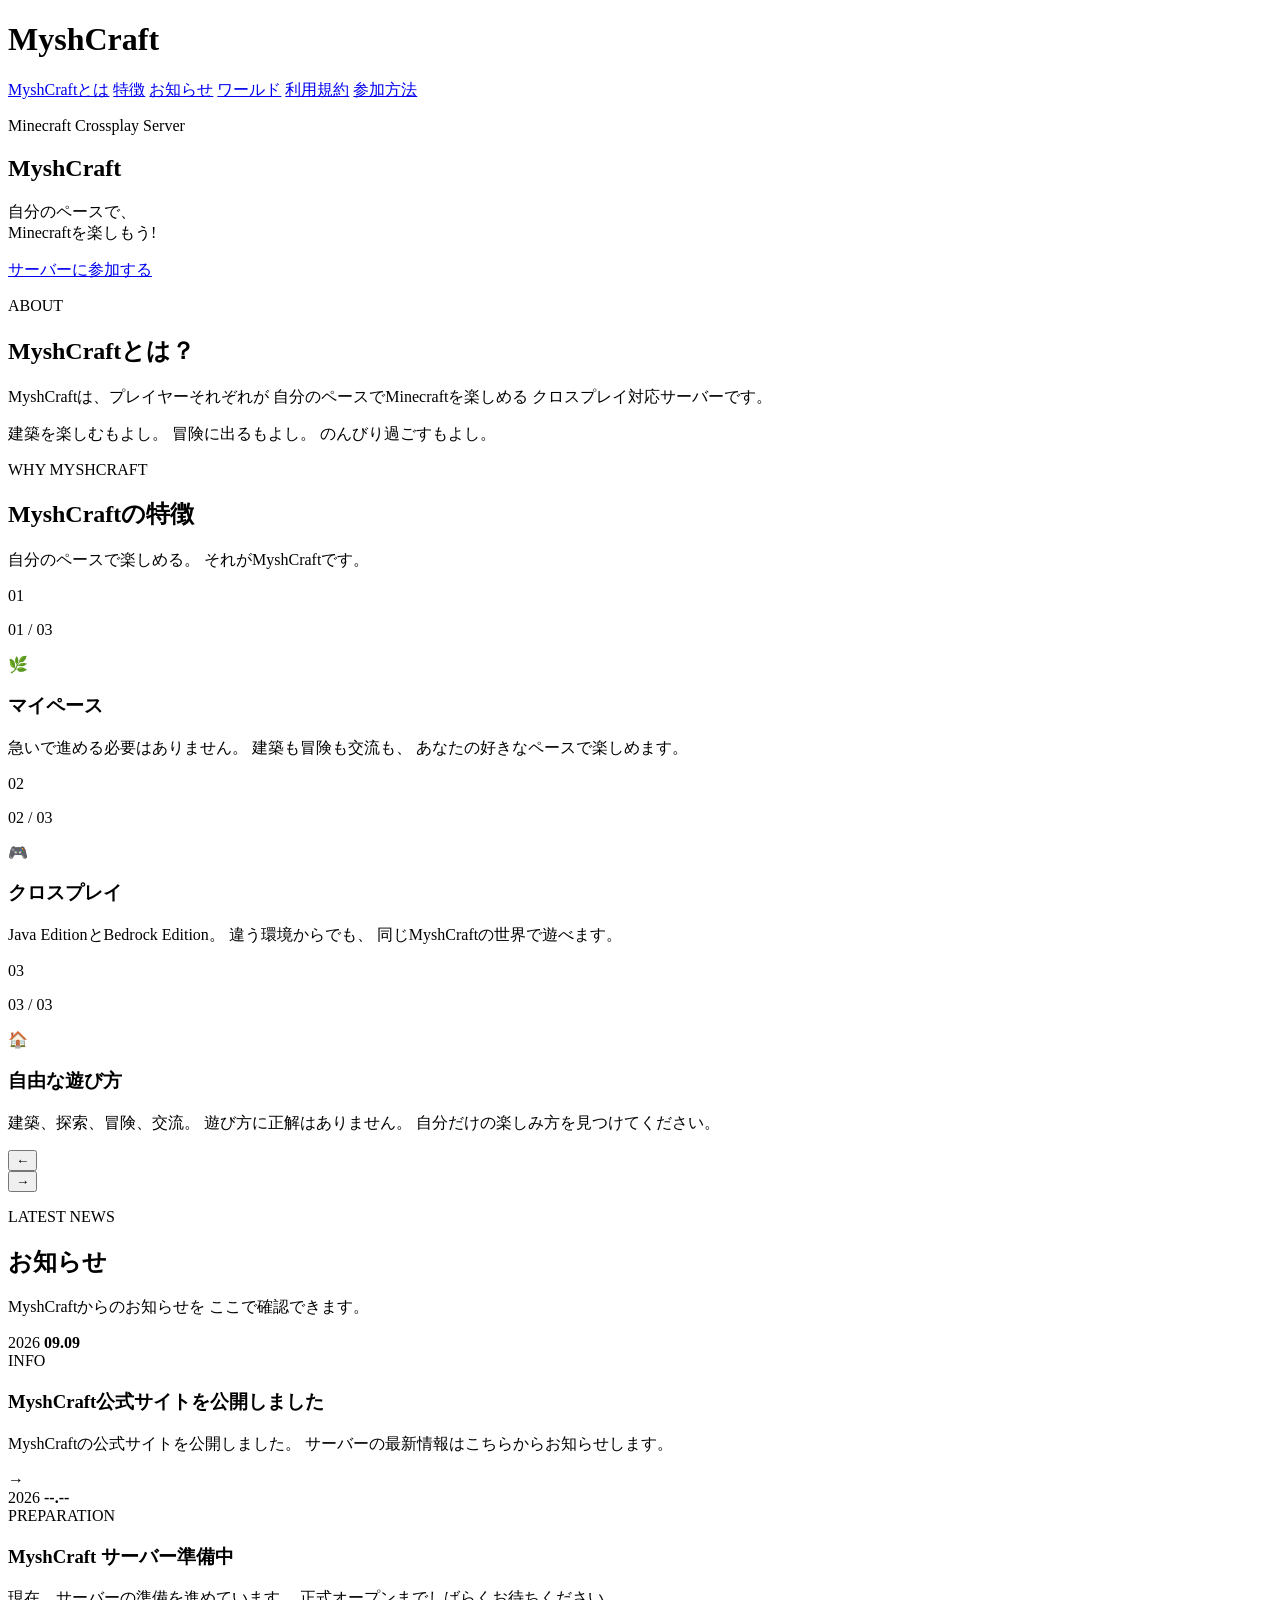
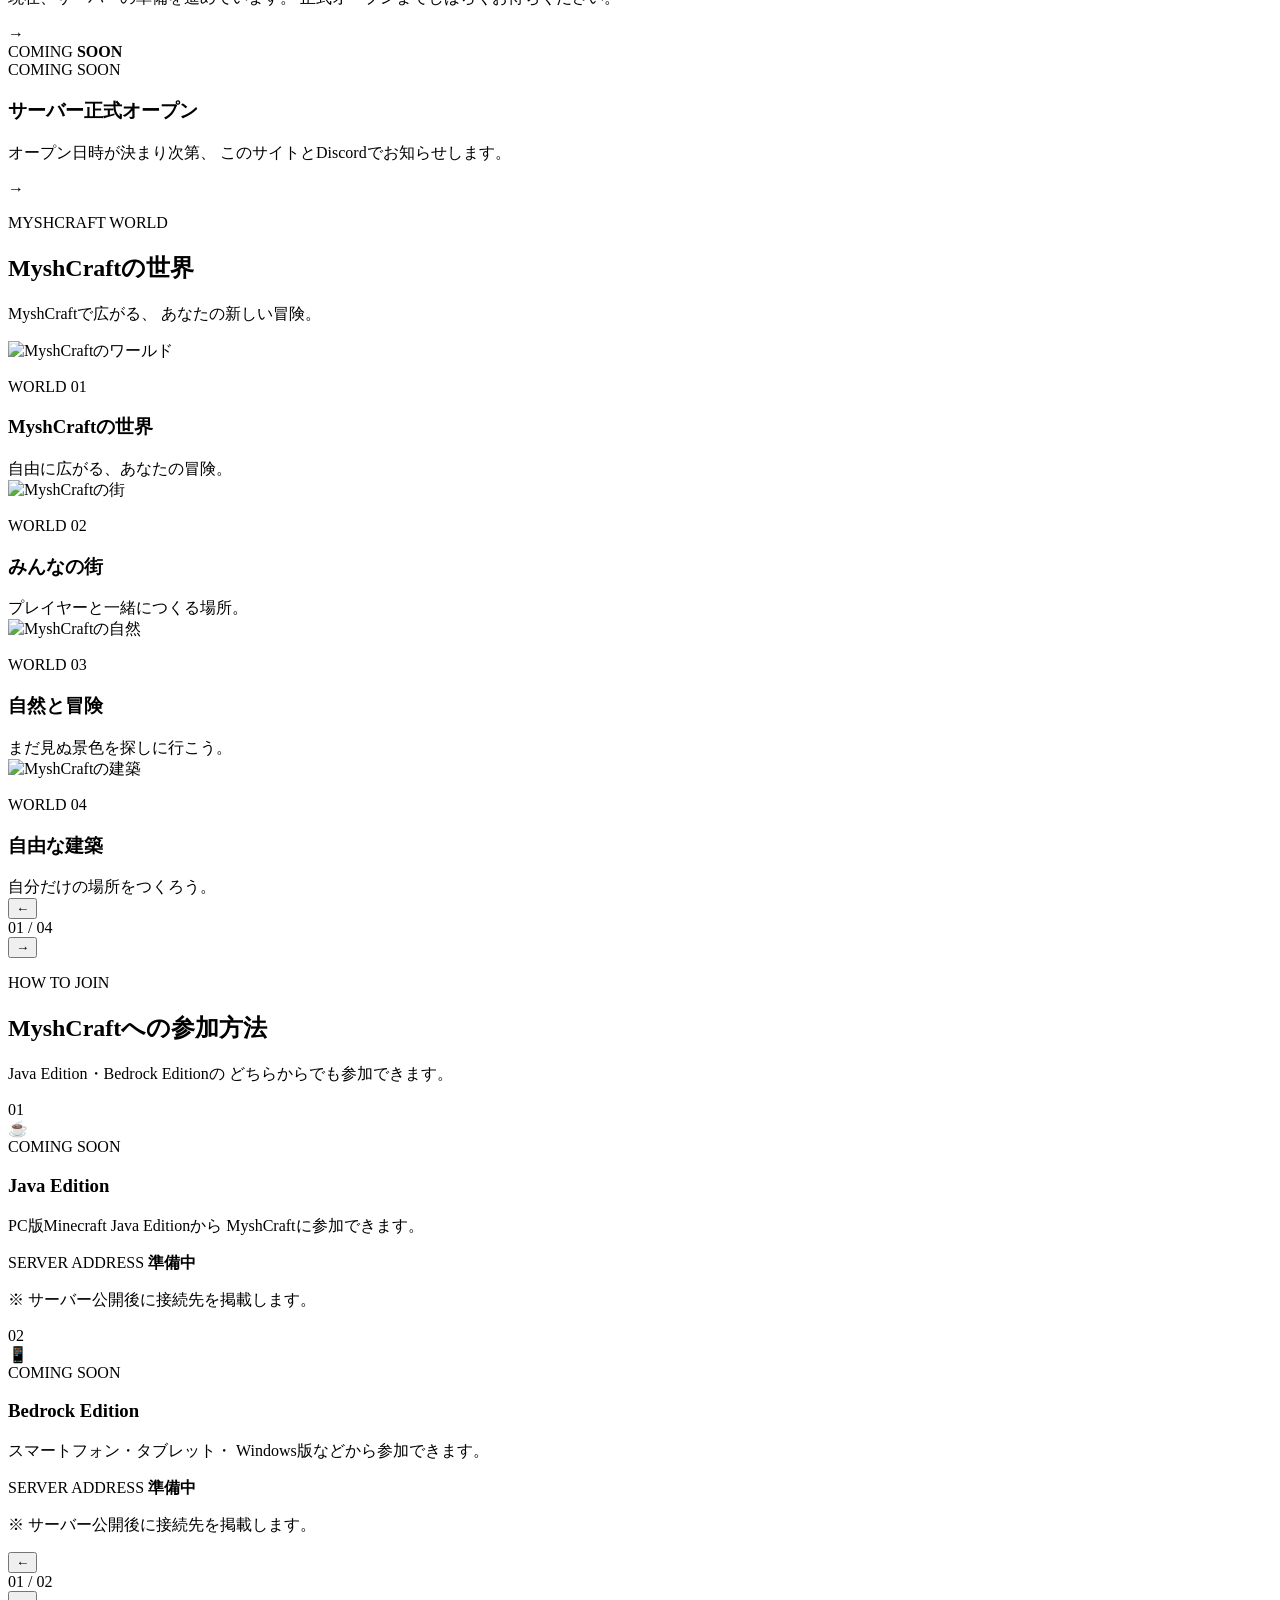
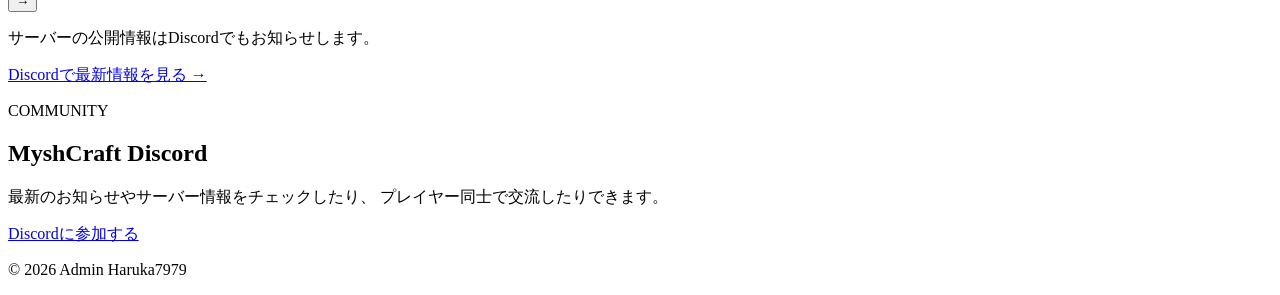
==== index.html @ 6bc872ea "Add files via upload" ====
<!DOCTYPE html>
<html lang="ja">

<head>
    <meta charset="UTF-8">
    <meta name="viewport" content="width=device-width, initial-scale=1.0">

    <title>MyshCraft | Minecraftサーバー</title>

    <link rel="stylesheet" href="style.css">
</head>

<body>

    <!-- ヘッダー -->
    <header class="header">

        <h1 class="logo">MyshCraft</h1>

        <nav class="nav">
            <a href="#about">MyshCraftとは</a>
            <a href="#features">特徴</a>
            <a href="#news">お知らせ</a>
            <a href="#world">ワールド</a>
            <a href="rules.html">利用規約</a>
            <a href="#join">参加方法</a>
        </nav>

    </header>


    <!-- メインビジュアル -->
    <main>

        <section class="hero">

            <div class="hero-content">

                <p class="hero-subtitle">
                    Minecraft Crossplay Server
                </p>

                <h2>
                    MyshCraft
                </h2>

                <p class="hero-description">
                    自分のペースで、<br>
                    Minecraftを楽しもう!<!DOCTYPE html>
                    <html lang="en">
                    <head>
                        <meta charset="UTF-8">
                        <meta name="viewport" content="width=device-width, initial-scale=1.0">
                        <title>Document</title>
                    </head>
                    <body>
                        
                    </body>
                    </html>
                </p>

                <a href="#join" class="hero-button">
                    サーバーに参加する
                </a>

            </div>

        </section>


        <!-- MyshCraftとは -->
        <section id="about" class="section">

            <p class="section-label">
                ABOUT
            </p>

            <h2>
                MyshCraftとは？
            </h2>

            <p class="section-text">
                MyshCraftは、プレイヤーそれぞれが
                自分のペースでMinecraftを楽しめる
                クロスプレイ対応サーバーです。
            </p>

            <p class="section-text">
                建築を楽しむもよし。
                冒険に出るもよし。
                のんびり過ごすもよし。
            </p>

        </section>

        <!-- 特徴 -->
<section id="features" class="section features">

    <div class="features-heading">

        <div>

            <p class="section-label">
                WHY MYSHCRAFT
            </p>

            <h2>
                MyshCraftの特徴
            </h2>

        </div>

        <p class="features-heading-text">
            自分のペースで楽しめる。
            それがMyshCraftです。
        </p>

    </div>


    <div class="feature-slider">

        <div
            class="feature-track"
            id="featureTrack"
        >


            <!-- SLIDE 01 -->

            <article class="feature-slide">

                <div class="feature-bg">
                    <span>01</span>
                </div>

                <div class="feature-content">

                    <p class="feature-number">
                        01 / 03
                    </p>

                    <div class="feature-icon">
                        🌿
                    </div>

                    <h3>
                        マイペース
                    </h3>

                    <p class="feature-description">
                        急いで進める必要はありません。
                        建築も冒険も交流も、
                        あなたの好きなペースで楽しめます。
                    </p>

                </div>

            </article>


            <!-- SLIDE 02 -->

            <article class="feature-slide">

                <div class="feature-bg">
                    <span>02</span>
                </div>

                <div class="feature-content">

                    <p class="feature-number">
                        02 / 03
                    </p>

                    <div class="feature-icon">
                        🎮
                    </div>

                    <h3>
                        クロスプレイ
                    </h3>

                    <p class="feature-description">
                        Java EditionとBedrock Edition。
                        違う環境からでも、
                        同じMyshCraftの世界で遊べます。
                    </p>

                </div>

            </article>


            <!-- SLIDE 03 -->

            <article class="feature-slide">

                <div class="feature-bg">
                    <span>03</span>
                </div>

                <div class="feature-content">

                    <p class="feature-number">
                        03 / 03
                    </p>

                    <div class="feature-icon">
                        🏠
                    </div>

                    <h3>
                        自由な遊び方
                    </h3>

                    <p class="feature-description">
                        建築、探索、冒険、交流。
                        遊び方に正解はありません。
                        自分だけの楽しみ方を見つけてください。
                    </p>

                </div>

            </article>


        </div>

    </div>


    <!-- 操作 -->

    <div class="feature-navigation">

        <button
            class="feature-arrow"
            id="featurePrev"
            aria-label="前の特徴"
        >
            ←
        </button>


        <div class="feature-progress">

            <span
                class="feature-progress-active"
                id="featureProgress"
            ></span>

        </div>


        <button
            class="feature-arrow"
            id="featureNext"
            aria-label="次の特徴"
        >
            →
        </button>

    </div>

</section>

        </section>

        <!-- お知らせ -->
<section id="news" class="section news">

    <div class="news-heading">

        <div>

            <p class="section-label">
                LATEST NEWS
            </p>

            <h2>
                お知らせ
            </h2>

        </div>

        <p class="news-heading-text">
            MyshCraftからのお知らせを
            ここで確認できます。
        </p>

    </div>


    <div class="news-list">


        <!-- お知らせ 01 -->

        <article class="news-card">

            <div class="news-date">

                <span>
                    2026
                </span>

                <strong>
                    09.09
                </strong>

            </div>


            <div class="news-info">

                <span class="news-tag">
                    INFO
                </span>

                <h3>
                    MyshCraft公式サイトを公開しました
                </h3>

                <p>
                    MyshCraftの公式サイトを公開しました。
                    サーバーの最新情報はこちらからお知らせします。
                </p>

            </div>


            <div class="news-arrow">
                →
            </div>

        </article>


        <!-- お知らせ 02 -->

        <article class="news-card">

            <div class="news-date">

                <span>
                    2026
                </span>

                <strong>
                    --.--
                </strong>

            </div>


            <div class="news-info">

                <span class="news-tag preparation">
                    PREPARATION
                </span>

                <h3>
                    MyshCraft サーバー準備中
                </h3>

                <p>
                    現在、サーバーの準備を進めています。
                    正式オープンまでしばらくお待ちください。
                </p>

            </div>


            <div class="news-arrow">
                →
            </div>

        </article>


        <!-- お知らせ 03 -->

        <article class="news-card">

            <div class="news-date">

                <span>
                    COMING
                </span>

                <strong>
                    SOON
                </strong>

            </div>


            <div class="news-info">

                <span class="news-tag coming">
                    COMING SOON
                </span>

                <h3>
                    サーバー正式オープン
                </h3>

                <p>
                    オープン日時が決まり次第、
                    このサイトとDiscordでお知らせします。
                </p>

            </div>


            <div class="news-arrow">
                →
            </div>

        </article>


    </div>

</section>


<!-- ワールド -->
<section id="world" class="section world">

    <div class="world-heading">

        <div>

            <p class="section-label">
                MYSHCRAFT WORLD
            </p>

            <h2>
                MyshCraftの世界
            </h2>

        </div>

        <p class="world-heading-text">
            MyshCraftで広がる、
            あなたの新しい冒険。
        </p>

    </div>


    <div class="world-slider">

        <div
            class="world-track"
            id="worldTrack"
        >


            <!-- WORLD 01 -->

            <article class="world-slide">

                <img
                    src="images/world1.png"
                    alt="MyshCraftのワールド"
                >

                <div class="world-overlay">

                    <div class="world-slide-info">

                        <p>
                            WORLD 01
                        </p>

                        <h3>
                            MyshCraftの世界
                        </h3>

                        <span>
                            自由に広がる、あなたの冒険。
                        </span>

                    </div>

                </div>

            </article>


            <!-- WORLD 02 -->

            <article class="world-slide">

                <img
                    src="images/world2.png"
                    alt="MyshCraftの街"
                >

                <div class="world-overlay">

                    <div class="world-slide-info">

                        <p>
                            WORLD 02
                        </p>

                        <h3>
                            みんなの街
                        </h3>

                        <span>
                            プレイヤーと一緒につくる場所。
                        </span>

                    </div>

                </div>

            </article>


            <!-- WORLD 03 -->

            <article class="world-slide">

                <img
                    src="images/world3.png"
                    alt="MyshCraftの自然"
                >

                <div class="world-overlay">

                    <div class="world-slide-info">

                        <p>
                            WORLD 03
                        </p>

                        <h3>
                            自然と冒険
                        </h3>

                        <span>
                            まだ見ぬ景色を探しに行こう。
                        </span>

                    </div>

                </div>

            </article>


            <!-- WORLD 04 -->

            <article class="world-slide">

                <img
                    src="images/world4.png"
                    alt="MyshCraftの建築"
                >

                <div class="world-overlay">

                    <div class="world-slide-info">

                        <p>
                            WORLD 04
                        </p>

                        <h3>
                            自由な建築
                        </h3>

                        <span>
                            自分だけの場所をつくろう。
                        </span>

                    </div>

                </div>

            </article>


        </div>

    </div>


    <!-- ナビゲーション -->

    <div class="world-navigation">

        <button
            class="world-arrow"
            id="worldPrev"
            aria-label="前の画像"
        >
            ←
        </button>


        <div class="world-counter">

            <span id="worldCurrent">
                01
            </span>

            <span class="world-counter-line">
                /
            </span>

            <span>
                04
            </span>

        </div>


        <button
            class="world-arrow"
            id="worldNext"
            aria-label="次の画像"
        >
            →
        </button>

    </div>

</section>

</section>

        <!-- 参加方法 -->
<section id="join" class="section join">

    <div class="join-heading">

        <div>

            <p class="section-label">
                HOW TO JOIN
            </p>

            <h2>
                MyshCraftへの参加方法
            </h2>

        </div>

        <p class="join-heading-text">
            Java Edition・Bedrock Editionの
            どちらからでも参加できます。
        </p>

    </div>


    <div class="join-slider">

        <div
            class="join-track"
            id="joinTrack"
        >


            <!-- Java Edition -->

            <article class="join-slide">

                <div class="join-slide-number">
                    01
                </div>


                <div class="join-edition-icon">
                    ☕
                </div>


                <div class="join-content">

                    <span class="join-status">
                        COMING SOON
                    </span>

                    <h3>
                        Java Edition
                    </h3>

                    <p class="join-description">
                        PC版Minecraft Java Editionから
                        MyshCraftに参加できます。
                    </p>


                    <div class="join-server-box">

                        <span>
                            SERVER ADDRESS
                        </span>

                        <strong>
                            準備中
                        </strong>

                    </div>


                    <p class="join-note">
                        ※ サーバー公開後に接続先を掲載します。
                    </p>

                </div>

            </article>


            <!-- Bedrock Edition -->

            <article class="join-slide">

                <div class="join-slide-number">
                    02
                </div>


                <div class="join-edition-icon">
                    📱
                </div>


                <div class="join-content">

                    <span class="join-status">
                        COMING SOON
                    </span>

                    <h3>
                        Bedrock Edition
                    </h3>

                    <p class="join-description">
                        スマートフォン・タブレット・
                        Windows版などから参加できます。
                    </p>


                    <div class="join-server-box">

                        <span>
                            SERVER ADDRESS
                        </span>

                        <strong>
                            準備中
                        </strong>

                    </div>


                    <p class="join-note">
                        ※ サーバー公開後に接続先を掲載します。
                    </p>

                </div>

            </article>


        </div>

    </div>


    <!-- ナビゲーション -->

    <div class="join-navigation">

        <button
            class="join-arrow"
            id="joinPrev"
            aria-label="前の参加方法"
        >
            ←
        </button>


        <div class="join-counter">

            <span id="joinCurrent">
                01
            </span>

            <span>
                /
            </span>

            <span>
                02
            </span>

        </div>


        <button
            class="join-arrow"
            id="joinNext"
            aria-label="次の参加方法"
        >
            →
        </button>

    </div>


    <!-- Discord -->

    <div class="join-discord">

        <p>
            サーバーの公開情報はDiscordでもお知らせします。
        </p>

        <a
            href="https://discord.gg/7vTQMmWgSN"
            target="_blank"
            rel="noopener noreferrer"
        >
            Discordで最新情報を見る →
        </a>

    </div>

</section>


<!-- Discord -->
<section class="discord-section">

    <div class="discord-content">

        <p class="section-label">
            COMMUNITY
        </p>

        <h2>
            MyshCraft Discord
        </h2>

        <p>
            最新のお知らせやサーバー情報をチェックしたり、
            プレイヤー同士で交流したりできます。
        </p>

        <a
            href="https://discord.gg/7vTQMmWgSN"
            class="discord-button"
            target="_blank"
            rel="noopener noreferrer"
        >
            Discordに参加する
        </a>

    </div>

</section>

</div>

        </section>

    </main>


    <!-- フッター -->
    <footer class="footer">

        <p>
            © 2026 Admin Haruka7979
        </p>

    </footer>

</body>

<script>

    const featureTrack =
        document.getElementById(
            "featureTrack"
        );

    const featureSlides =
        document.querySelectorAll(
            ".feature-slide"
        );

    const featurePrev =
        document.getElementById(
            "featurePrev"
        );

    const featureNext =
        document.getElementById(
            "featureNext"
        );

    const featureProgress =
        document.getElementById(
            "featureProgress"
        );


    let featureCurrent = 0;


    function changeFeature(index) {

        featureCurrent = index;

        featureTrack.style.transform =
            `translateX(-${featureCurrent * 100}%)`;


        featureProgress.style.transform =
            `translateX(${featureCurrent * 100}%)`;

    }


    featureNext.addEventListener(
        "click",
        () => {

            featureCurrent++;

            if (
                featureCurrent >=
                featureSlides.length
            ) {
                featureCurrent = 0;
            }

            changeFeature(
                featureCurrent
            );

        }
    );


    featurePrev.addEventListener(
        "click",
        () => {

            featureCurrent--;

            if (featureCurrent < 0) {

                featureCurrent =
                    featureSlides.length - 1;

            }

            changeFeature(
                featureCurrent
            );

        }
    );


    /* =====================
       スワイプ対応
    ===================== */

    let touchStartX = 0;

    let touchEndX = 0;


    featureTrack.addEventListener(
        "touchstart",
        (event) => {

            touchStartX =
                event.changedTouches[0].screenX;

        }
    );


    featureTrack.addEventListener(
        "touchend",
        (event) => {

            touchEndX =
                event.changedTouches[0].screenX;


            const distance =
                touchStartX - touchEndX;


            if (
                Math.abs(distance) < 50
            ) {
                return;
            }


            if (distance > 0) {

                featureNext.click();

            } else {

                featurePrev.click();

            }

        }
    );


</script>

<script>

    /* =====================
       WORLD SLIDER
    ===================== */

    const worldTrack =
        document.getElementById(
            "worldTrack"
        );

    const worldSlides =
        document.querySelectorAll(
            ".world-slide"
        );

    const worldPrev =
        document.getElementById(
            "worldPrev"
        );

    const worldNext =
        document.getElementById(
            "worldNext"
        );

    const worldCurrent =
        document.getElementById(
            "worldCurrent"
        );


    let worldIndex = 0;


    function showWorld(index) {

        worldIndex = index;


        worldTrack.style.transform =
            `translateX(-${worldIndex * 100}%)`;


        worldSlides.forEach(
            (slide, i) => {

                slide.classList.toggle(
                    "active",
                    i === worldIndex
                );

            }
        );


        worldCurrent.textContent =
            String(worldIndex + 1)
                .padStart(2, "0");

    }


    worldNext.addEventListener(
        "click",
        () => {

            worldIndex++;

            if (
                worldIndex >=
                worldSlides.length
            ) {
                worldIndex = 0;
            }

            showWorld(worldIndex);

        }
    );


    worldPrev.addEventListener(
        "click",
        () => {

            worldIndex--;

            if (worldIndex < 0) {

                worldIndex =
                    worldSlides.length - 1;

            }

            showWorld(worldIndex);

        }
    );


    /* =====================
       スワイプ
    ===================== */

    let worldTouchStart = 0;

    let worldTouchEnd = 0;


    worldTrack.addEventListener(
        "touchstart",
        (event) => {

            worldTouchStart =
                event.changedTouches[0]
                    .screenX;

        }
    );


    worldTrack.addEventListener(
        "touchend",
        (event) => {

            worldTouchEnd =
                event.changedTouches[0]
                    .screenX;


            const distance =
                worldTouchStart -
                worldTouchEnd;


            if (
                Math.abs(distance) < 50
            ) {
                return;
            }


            if (distance > 0) {

                worldNext.click();

            } else {

                worldPrev.click();

            }

        }
    );


    showWorld(0);

</script>

<script>

    /* =====================
       JOIN SLIDER
    ===================== */

    const joinTrack =
        document.getElementById(
            "joinTrack"
        );

    const joinSlides =
        document.querySelectorAll(
            ".join-slide"
        );

    const joinPrev =
        document.getElementById(
            "joinPrev"
        );

    const joinNext =
        document.getElementById(
            "joinNext"
        );

    const joinCurrent =
        document.getElementById(
            "joinCurrent"
        );


    let joinIndex = 0;


    function showJoin(index) {

        joinIndex = index;


        joinTrack.style.transform =
            `translateX(-${joinIndex * 100}%)`;


        joinCurrent.textContent =
            String(joinIndex + 1)
                .padStart(2, "0");

    }


    /* 次へ */

    joinNext.addEventListener(
        "click",
        () => {

            joinIndex++;

            if (
                joinIndex >=
                joinSlides.length
            ) {
                joinIndex = 0;
            }

            showJoin(joinIndex);

        }
    );


    /* 前へ */

    joinPrev.addEventListener(
        "click",
        () => {

            joinIndex--;

            if (joinIndex < 0) {

                joinIndex =
                    joinSlides.length - 1;

            }

            showJoin(joinIndex);

        }
    );


    /* =====================
       スマホ スワイプ
    ===================== */

    let joinTouchStart = 0;

    let joinTouchEnd = 0;


    joinTrack.addEventListener(
        "touchstart",
        (event) => {

            joinTouchStart =
                event.changedTouches[0]
                    .screenX;

        }
    );


    joinTrack.addEventListener(
        "touchend",
        (event) => {

            joinTouchEnd =
                event.changedTouches[0]
                    .screenX;


            const distance =
                joinTouchStart -
                joinTouchEnd;


            if (
                Math.abs(distance) < 50
            ) {
                return;
            }


            if (distance > 0) {

                joinNext.click();

            } else {

                joinPrev.click();

            }

        }
    );


    showJoin(0);

</script>

</html>
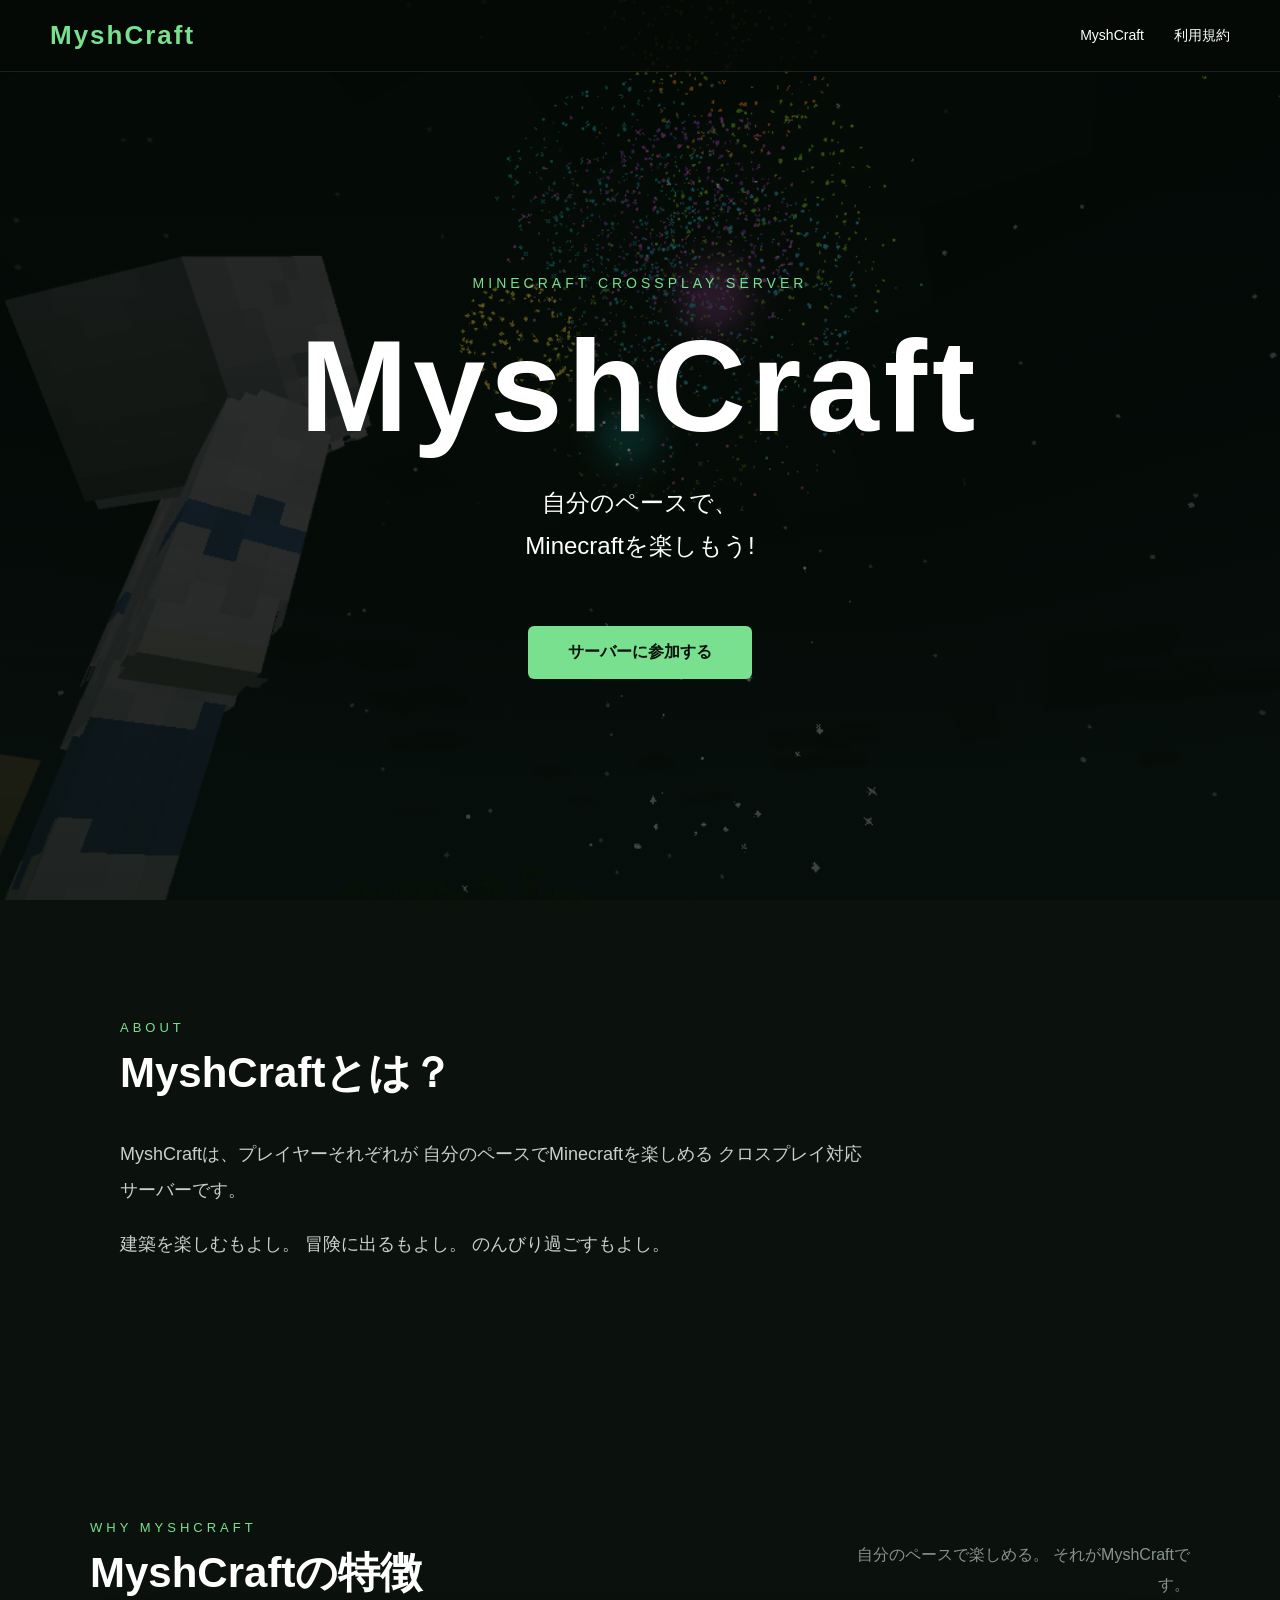
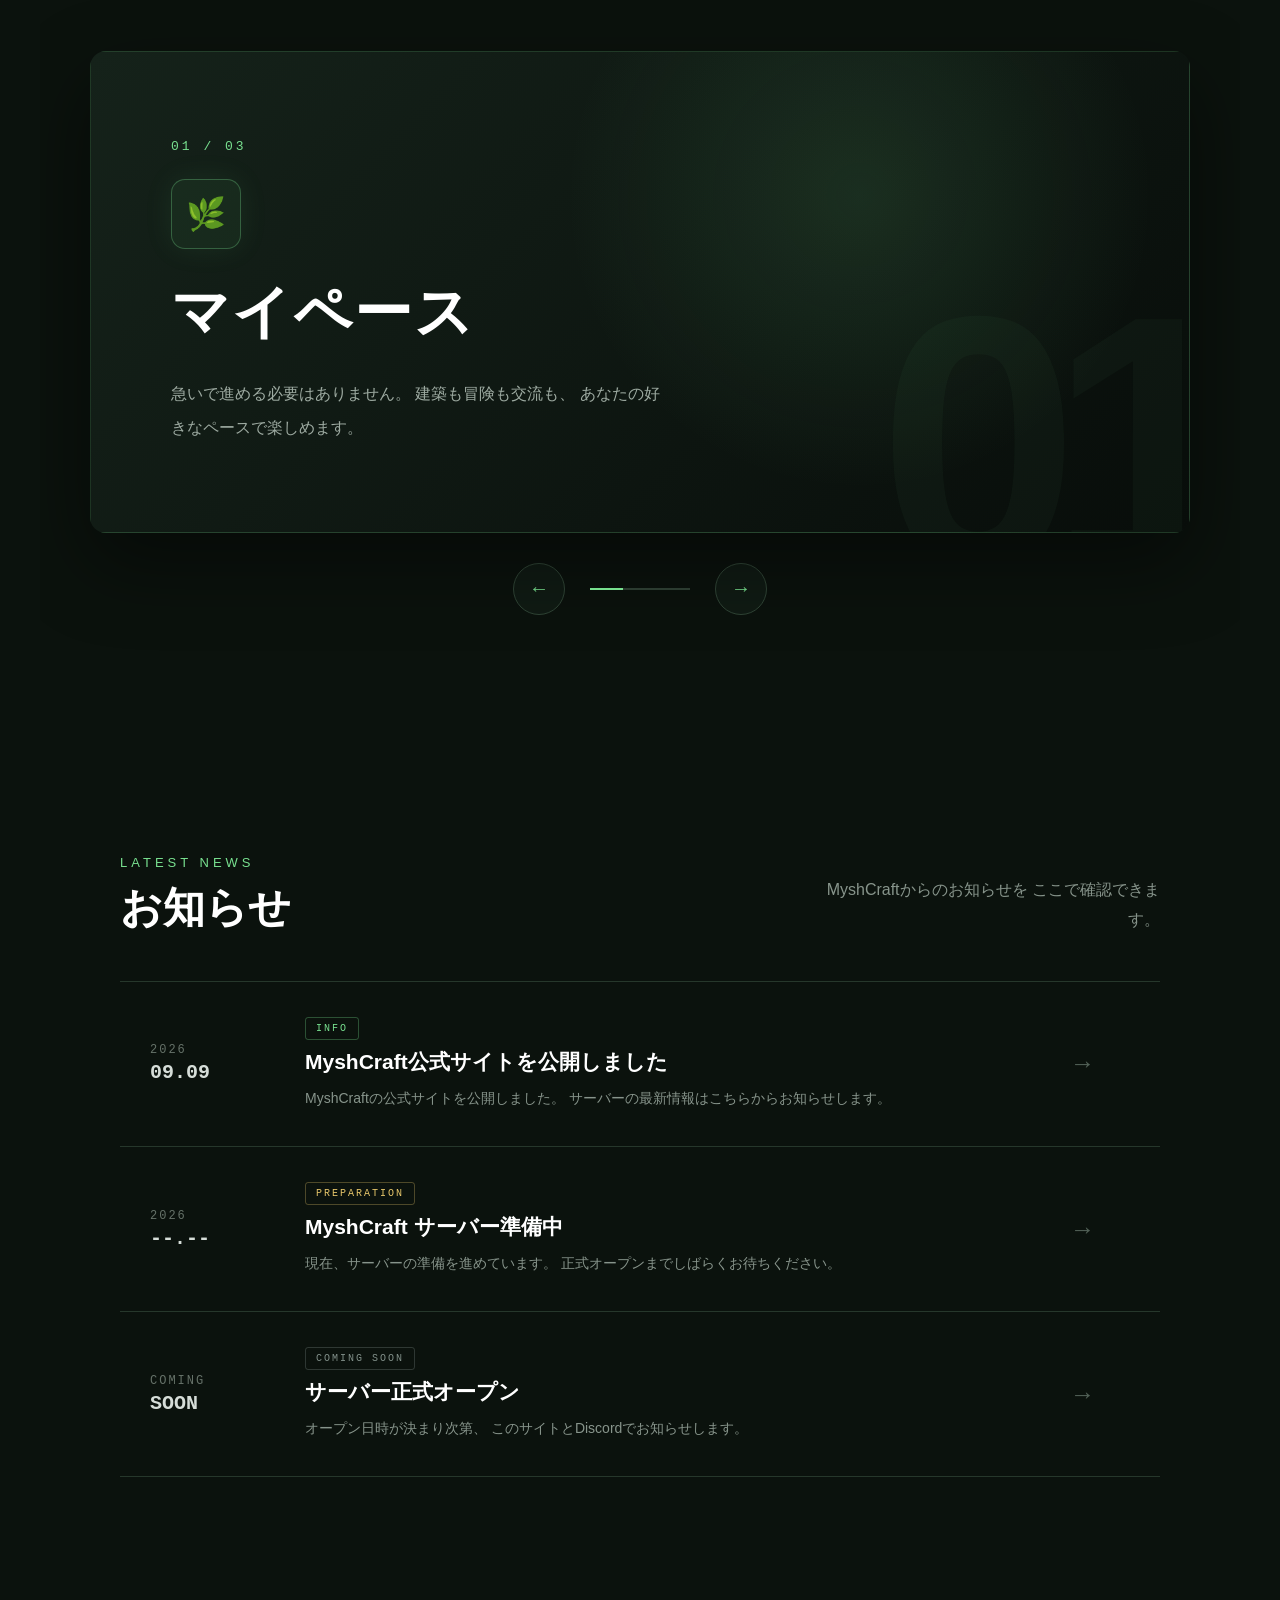
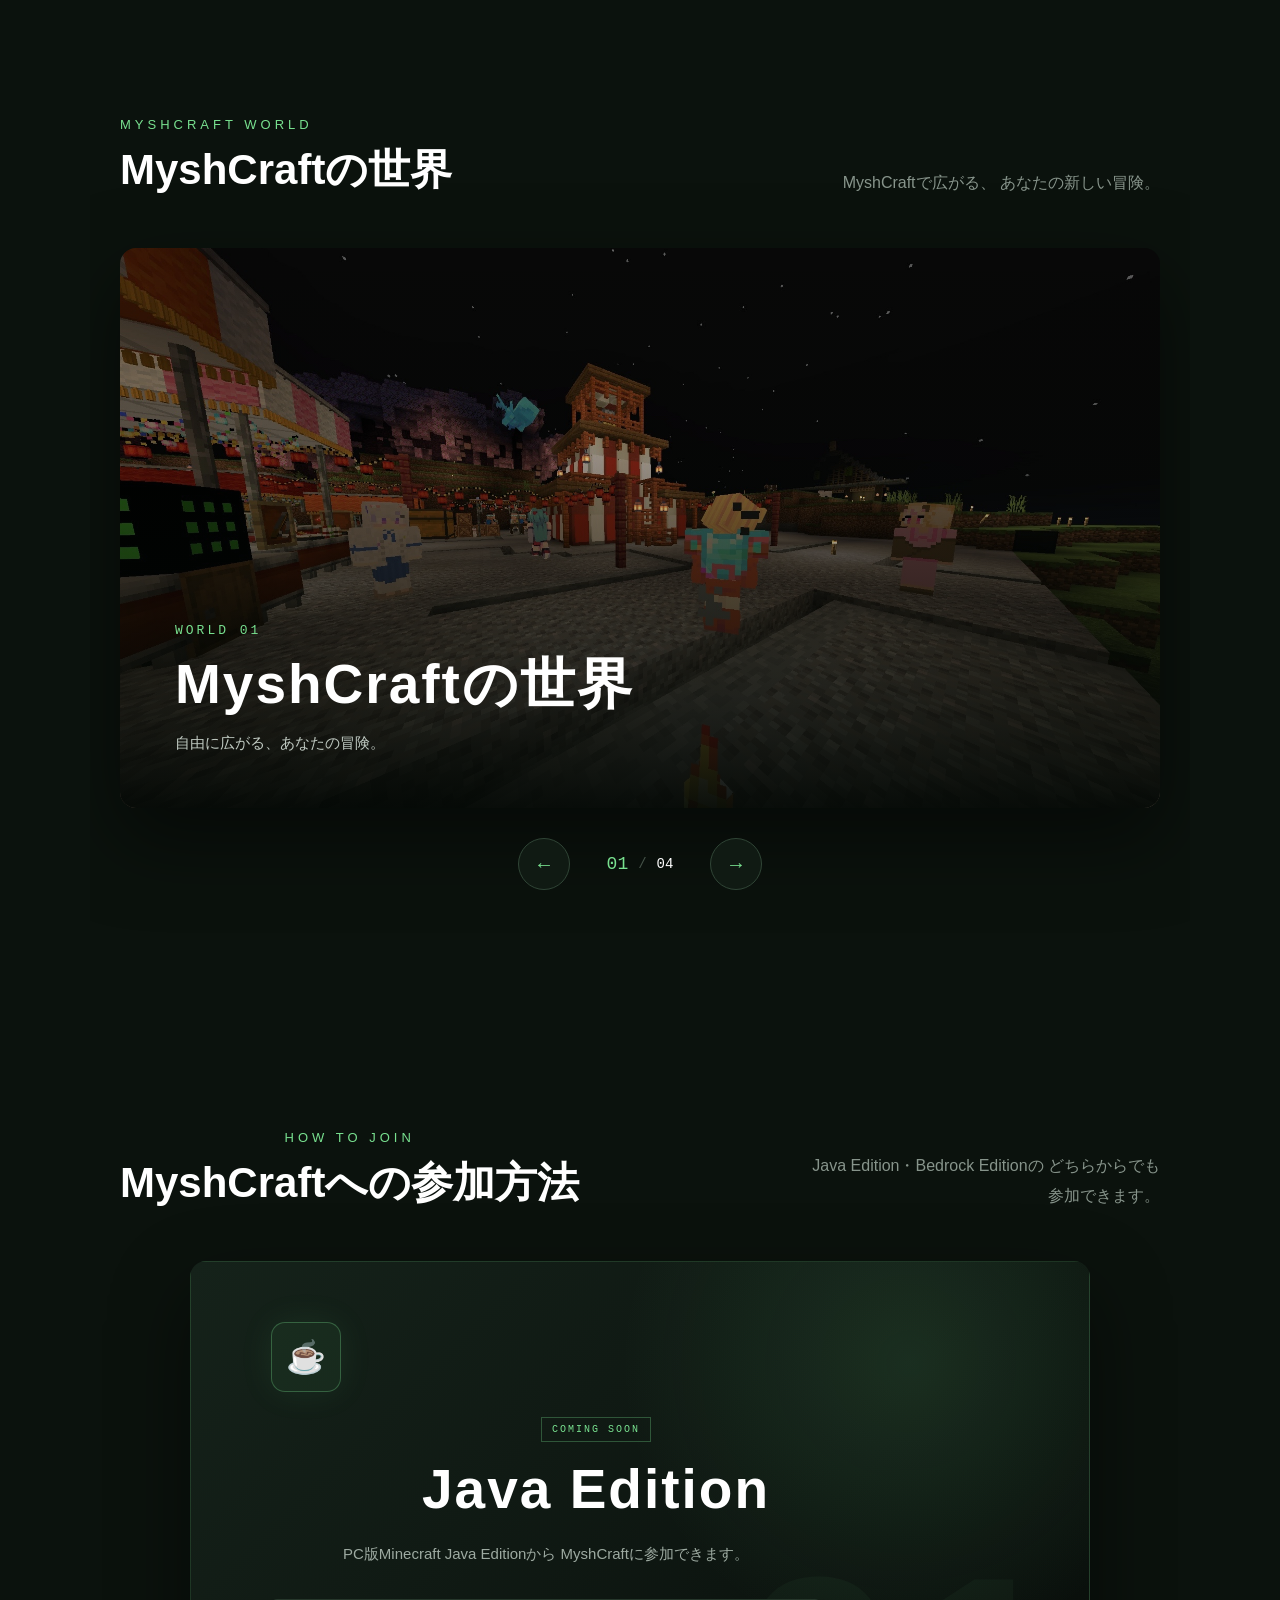
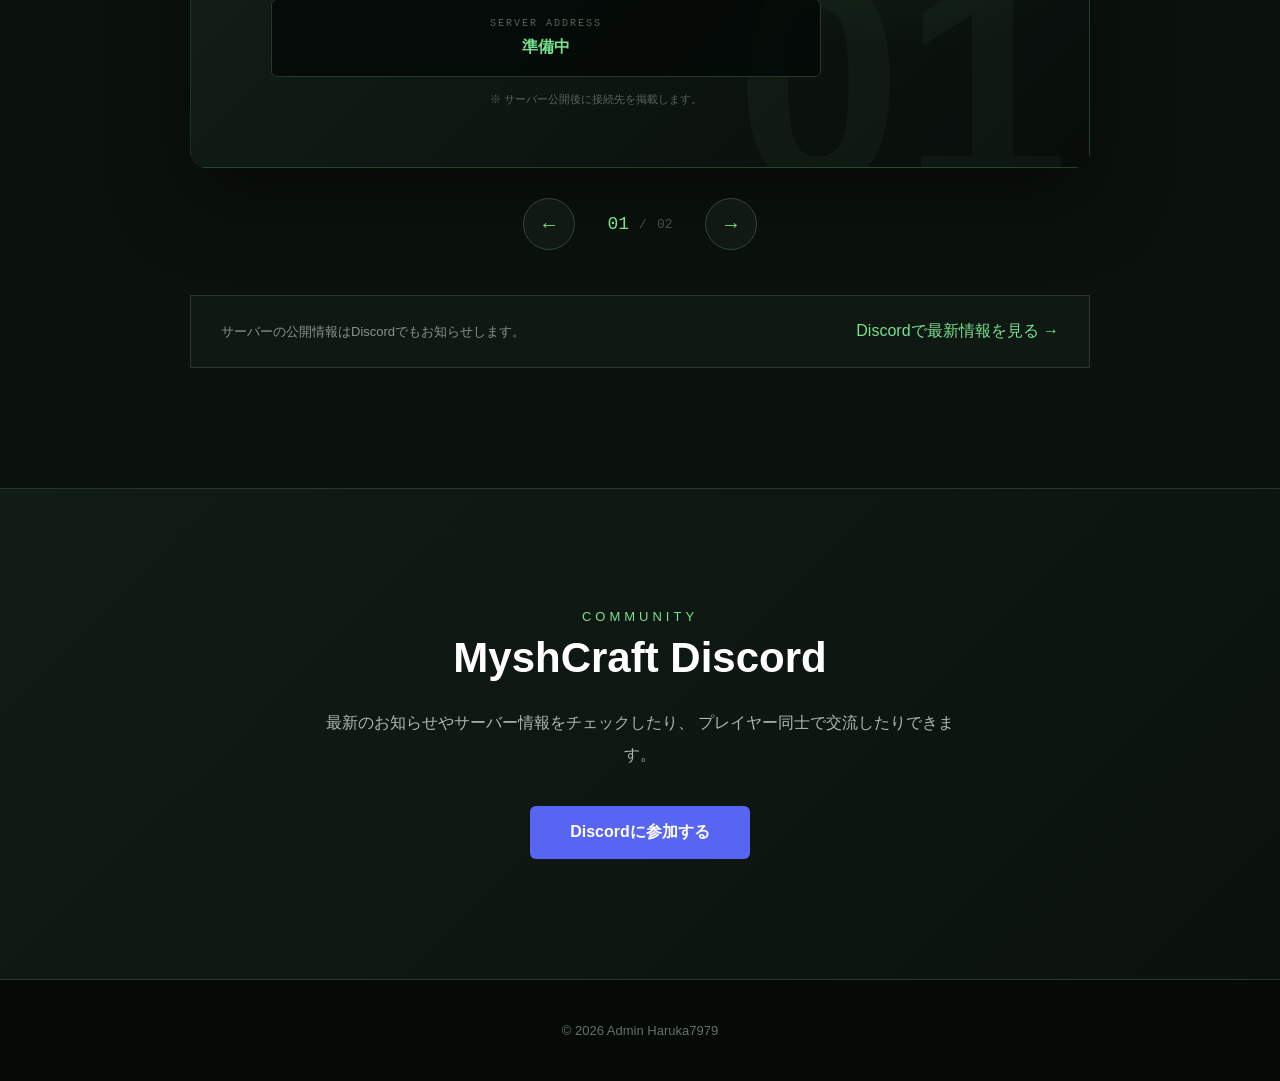
==== commit 52703a41: "Add files via upload" ====
--- a/index.html
+++ b/index.html
@@ -18,12 +18,8 @@
         <h1 class="logo">MyshCraft</h1>
 
         <nav class="nav">
-            <a href="#about">MyshCraftとは</a>
-            <a href="#features">特徴</a>
-            <a href="#news">お知らせ</a>
-            <a href="#world">ワールド</a>
+            <a href="#myshcraft">MyshCraft</a>
             <a href="rules.html">利用規約</a>
-            <a href="#join">参加方法</a>
         </nav>
 
     </header>
@@ -32,7 +28,7 @@
     <!-- メインビジュアル -->
     <main>
 
-        <section class="hero">
+        <section id="myshcraft" class="hero">
 
             <div class="hero-content">
 
@@ -46,7 +42,7 @@
 
                 <p class="hero-description">
                     自分のペースで、<br>
-                    Minecraftを楽しもう!<!DOCTYPE html>
+                    Minecraftを楽しもう!
                     <html lang="en">
                     <head>
                         <meta charset="UTF-8">
--- a/style.css
+++ b/style.css
@@ -0,0 +1,2418 @@
+/* =========================
+   基本設定
+========================= */
+
+* {
+    box-sizing: border-box;
+}
+
+html {
+    scroll-behavior: smooth;
+}
+
+body {
+    margin: 0;
+
+    font-family:
+        "Noto Sans JP",
+        sans-serif;
+
+    color: #ffffff;
+
+    background: #0b120d;
+}
+
+
+/* =========================
+   ヘッダー
+========================= */
+
+.header {
+    position: fixed;
+
+    top: 0;
+    left: 0;
+
+    width: 100%;
+
+    display: flex;
+
+    justify-content: space-between;
+    align-items: center;
+
+    padding: 20px 50px;
+
+    background: rgba(5, 10, 7, 0.85);
+
+    z-index: 1000;
+
+    border-bottom: 1px solid rgba(255,255,255,0.1);
+}
+
+.logo {
+    margin: 0;
+
+    color: #78e08f;
+
+    font-size: 26px;
+
+    letter-spacing: 2px;
+}
+
+.nav {
+    display: flex;
+
+    gap: 30px;
+}
+
+.nav a {
+    color: #ffffff;
+
+    text-decoration: none;
+
+    font-size: 14px;
+
+    transition: 0.3s;
+}
+
+.nav a:hover {
+    color: #78e08f;
+}
+
+
+/* =========================
+   メインビジュアル
+========================= */
+
+.hero {
+    min-height: 100vh;
+
+    display: flex;
+
+    justify-content: center;
+    align-items: center;
+
+    text-align: center;
+
+    padding: 120px 20px 80px;
+
+    background:
+        linear-gradient(
+            rgba(5, 15, 8, 0.55),
+            rgba(5, 15, 8, 0.75)
+        ),
+        url("images/myshcraft.jpg.png");
+
+    background-size: cover;
+    background-position: center;
+    background-repeat: no-repeat;
+}
+
+.hero-content {
+    max-width: 900px;
+}
+
+.hero-subtitle {
+    margin-bottom: 20px;
+
+    color: #78e08f;
+
+    font-size: 14px;
+
+    letter-spacing: 4px;
+
+    text-transform: uppercase;
+}
+
+.hero h2 {
+    margin: 0;
+
+    font-size: clamp(60px, 12vw, 130px);
+
+    letter-spacing: 5px;
+
+    color: #ffffff;
+
+    animation:
+        title-fade 1.5s ease-out;
+}
+
+
+@keyframes title-fade {
+
+    from {
+        opacity: 0;
+
+        transform:
+            translateY(20px);
+    }
+
+    to {
+        opacity: 1;
+
+        transform:
+            translateY(0);
+    }
+
+}
+
+.hero-description {
+    margin-top: 20px;
+
+    font-size: 24px;
+
+    line-height: 1.8;
+
+    animation:
+        description-fade 2s ease-out;
+}
+
+
+@keyframes description-fade {
+
+    from {
+        opacity: 0;
+
+        transform:
+            translateY(15px);
+    }
+
+    to {
+        opacity: 1;
+
+        transform:
+            translateY(0);
+    }
+
+}
+
+.hero-button {
+    display: inline-block;
+
+    margin-top: 35px;
+
+    padding: 16px 40px;
+
+    color: #071009;
+
+    background: #78e08f;
+
+    border-radius: 6px;
+
+    text-decoration: none;
+
+    font-weight: bold;
+
+    transition: 0.3s;
+
+    box-shadow:
+        0 0 0 rgba(120, 224, 143, 0.7);
+
+    animation:
+        button-glow 2.5s infinite;
+}
+
+.hero-button:hover {
+    background: #a2f5b5;
+
+    transform: translateY(-4px);
+
+    box-shadow:
+        0 0 30px rgba(120, 224, 143, 0.8);
+}
+
+
+/* ボタンの光 */
+
+@keyframes button-glow {
+
+    0% {
+        box-shadow:
+            0 0 0 rgba(120, 224, 143, 0.7);
+    }
+
+    50% {
+        box-shadow:
+            0 0 25px rgba(120, 224, 143, 0.5);
+    }
+
+    100% {
+        box-shadow:
+            0 0 0 rgba(120, 224, 143, 0.7);
+    }
+
+}
+
+.hero-button:hover {
+    background: #a2f5b5;
+
+    transform: translateY(-3px);
+}
+
+
+/* =========================
+   セクション
+========================= */
+
+.section {
+    max-width: 1100px;
+
+    margin: auto;
+
+    padding: 120px 30px;
+}
+
+.section-label {
+    margin: 0 0 10px;
+
+    color: #78e08f;
+
+    font-size: 13px;
+
+    letter-spacing: 4px;
+}
+
+.section h2 {
+    margin-top: 0;
+
+    font-size: 42px;
+}
+
+.section-text {
+    max-width: 750px;
+
+    font-size: 18px;
+
+    line-height: 2;
+
+    color: #c8d0ca;
+}
+
+
+/* =========================
+   特徴カード
+========================= */
+
+.features {
+    max-width: 1200px;
+}
+
+.feature-container {
+    display: grid;
+
+    grid-template-columns:
+        repeat(3, 1fr);
+
+    gap: 25px;
+
+    margin-top: 50px;
+}
+
+.feature-card {
+    padding: 40px 30px;
+
+    background: #121d16;
+
+    border: 1px solid #26372b;
+
+    border-radius: 10px;
+
+    transition: 0.3s;
+}
+
+.feature-card:hover {
+    transform: translateY(-5px);
+
+    border-color: #78e08f;
+}
+
+.feature-icon {
+    font-size: 45px;
+
+    margin-bottom: 20px;
+}
+
+.feature-card h3 {
+    font-size: 24px;
+}
+
+.feature-card p {
+    color: #aeb8b1;
+
+    line-height: 1.8;
+}
+
+
+/* =========================
+   参加方法
+========================= */
+
+.join {
+    text-align: center;
+}
+
+.join .section-text {
+    margin-left: auto;
+    margin-right: auto;
+}
+
+.server-info {
+    max-width: 600px;
+
+    margin: 40px auto 0;
+
+    padding: 30px;
+
+    background: #121d16;
+
+    border: 1px solid #26372b;
+
+    border-radius: 10px;
+}
+
+.server-info p {
+    margin: 0 0 10px;
+
+    color: #78e08f;
+
+    font-size: 13px;
+
+    letter-spacing: 3px;
+}
+
+.server-info strong {
+    font-size: 22px;
+}
+
+
+/* =========================
+   フッター
+========================= */
+
+.footer {
+    padding: 30px;
+
+    text-align: center;
+
+    background: #060a07;
+
+    color: #657068;
+
+    font-size: 13px;
+}
+
+
+/* =========================
+   スマートフォン
+========================= */
+
+@media (max-width: 700px) {
+
+    .header {
+        padding: 18px 20px;
+    }
+
+    .nav {
+        display: none;
+    }
+
+    .hero-description {
+        font-size: 20px;
+    }
+
+    .section h2 {
+        font-size: 32px;
+    }
+
+    .feature-container {
+        grid-template-columns: 1fr;
+    }
+
+}
+
+/* =========================
+   サーバー情報
+========================= */
+
+.server-container {
+    display: grid;
+
+    grid-template-columns:
+        repeat(2, 1fr);
+
+    gap: 25px;
+
+    max-width: 900px;
+
+    margin: 50px auto 0;
+}
+
+.server-card {
+    padding: 40px 30px;
+
+    background: #121d16;
+
+    border: 1px solid #26372b;
+
+    border-radius: 10px;
+
+    transition: 0.3s;
+}
+
+.server-card:hover {
+    transform: translateY(-5px);
+
+    border-color: #78e08f;
+}
+
+.server-icon {
+    font-size: 45px;
+
+    margin-bottom: 15px;
+}
+
+.server-card h3 {
+    margin: 10px 0;
+
+    font-size: 24px;
+}
+
+.server-card p {
+    color: #aeb8b1;
+}
+
+.ip-box {
+    margin-top: 25px;
+
+    padding: 15px;
+
+    background: #080d0a;
+
+    border: 1px solid #304536;
+
+    border-radius: 5px;
+
+    color: #78e08f;
+
+    font-family: monospace;
+
+    font-size: 17px;
+}
+
+.port {
+    margin-top: 15px;
+}
+
+
+/* スマートフォン */
+
+@media (max-width: 700px) {
+
+    .server-container {
+        grid-template-columns: 1fr;
+    }
+
+}
+
+/* =========================
+   お知らせ
+========================= */
+
+.news-list {
+    max-width: 900px;
+
+    margin: 50px auto 0;
+}
+
+.news-item {
+    display: flex;
+
+    align-items: center;
+
+    gap: 30px;
+
+    padding: 25px 10px;
+
+    border-bottom: 1px solid #26372b;
+}
+
+.news-item time {
+    flex-shrink: 0;
+
+    color: #78e08f;
+
+    font-family: monospace;
+
+    font-size: 15px;
+}
+
+.news-item p {
+    margin: 0;
+
+    color: #d4ddd6;
+
+    font-size: 16px;
+}
+
+
+/* スマートフォン */
+
+@media (max-width: 700px) {
+
+    .news-item {
+        display: block;
+    }
+
+    .news-item p {
+        margin-top: 10px;
+    }
+
+}
+
+/* =========================
+   ワールド・ギャラリー
+========================= */
+
+.gallery {
+    display: grid;
+
+    grid-template-columns:
+        repeat(2, 1fr);
+
+    gap: 20px;
+
+    margin-top: 50px;
+}
+
+.gallery-item {
+    overflow: hidden;
+
+    border-radius: 10px;
+
+    border: 1px solid #26372b;
+
+    background: #121d16;
+
+    aspect-ratio: 16 / 9;
+}
+
+.gallery-item img {
+    width: 100%;
+    height: 100%;
+
+    display: block;
+
+    object-fit: cover;
+
+    transition: 0.5s;
+}
+
+.gallery-item:hover img {
+    transform: scale(1.05);
+}
+
+
+/* スマートフォン */
+
+@media (max-width: 700px) {
+
+    .gallery {
+        grid-template-columns: 1fr;
+    }
+
+}
+
+/* =========================
+   利用規約ページ
+========================= */
+
+.terms {
+    max-width: 900px;
+
+    margin: auto;
+
+    padding: 160px 30px 100px;
+}
+
+.terms-header {
+    padding-bottom: 60px;
+
+    border-bottom: 1px solid #26372b;
+}
+
+.terms-header h1 {
+    margin: 10px 0 25px;
+
+    font-size: 48px;
+}
+
+.terms-header p {
+    color: #aeb8b1;
+
+    line-height: 2;
+}
+
+
+/* 規約本文 */
+
+.terms-item {
+    padding: 55px 0;
+
+    border-bottom: 1px solid #26372b;
+}
+
+.terms-item h2 {
+    margin-top: 0;
+
+    margin-bottom: 25px;
+
+    color: #78e08f;
+
+    font-size: 26px;
+}
+
+.terms-item p {
+    color: #c8d0ca;
+
+    line-height: 2;
+
+    font-size: 16px;
+}
+
+
+/* 規約リスト */
+
+.terms-list {
+    padding-left: 25px;
+
+    color: #c8d0ca;
+
+    line-height: 2;
+}
+
+.terms-list li {
+    margin-bottom: 12px;
+
+    padding-left: 5px;
+}
+
+
+/* 規約の最後 */
+
+.terms-footer {
+    padding-top: 50px;
+
+    color: #657068;
+
+    font-size: 14px;
+
+    text-align: right;
+}
+
+
+/* スマートフォン */
+
+@media (max-width: 700px) {
+
+    .terms {
+        padding: 120px 20px 70px;
+    }
+
+    .terms-header h1 {
+        font-size: 34px;
+    }
+
+    .terms-item h2 {
+        font-size: 22px;
+    }
+
+}
+
+/* =========================
+   Discord
+========================= */
+
+.discord-section {
+    padding: 120px 30px;
+
+    background:
+        linear-gradient(
+            135deg,
+            #111c15,
+            #0b120d
+        );
+
+    border-top: 1px solid #26372b;
+    border-bottom: 1px solid #26372b;
+}
+
+.discord-content {
+    max-width: 800px;
+
+    margin: auto;
+
+    text-align: center;
+}
+
+.discord-content h2 {
+    margin: 10px 0 25px;
+
+    font-size: 42px;
+}
+
+.discord-content p:not(.section-label) {
+    max-width: 650px;
+
+    margin: 0 auto;
+
+    color: #aeb8b1;
+
+    line-height: 2;
+}
+
+.discord-button {
+    display: inline-block;
+
+    margin-top: 35px;
+
+    padding: 16px 40px;
+
+    background: #5865F2;
+
+    color: #ffffff;
+
+    text-decoration: none;
+
+    border-radius: 6px;
+
+    font-weight: bold;
+
+    transition: 0.3s;
+}
+
+.discord-button:hover {
+    background: #7280ff;
+
+    transform: translateY(-4px);
+
+    box-shadow:
+        0 10px 30px
+        rgba(88, 101, 242, 0.35);
+}
+
+
+/* スマートフォン */
+
+@media (max-width: 700px) {
+
+    .discord-content h2 {
+        font-size: 32px;
+    }
+
+}
+
+/* =========================
+   スマートフォン強化
+========================= */
+
+@media (max-width: 700px) {
+
+    /* ヘッダー */
+
+    .header {
+        padding: 15px 20px;
+    }
+
+    .logo {
+        font-size: 22px;
+    }
+
+
+    /* ナビゲーション */
+
+    .nav {
+        display: none;
+    }
+
+
+    /* メインビジュアル */
+
+    .hero {
+        min-height: 100svh;
+
+        padding:
+            100px 20px
+            60px;
+    }
+
+    .hero-subtitle {
+        font-size: 11px;
+
+        letter-spacing: 3px;
+    }
+
+    .hero h2 {
+        font-size: 60px;
+
+        letter-spacing: 2px;
+    }
+
+    .hero-description {
+        font-size: 19px;
+
+        line-height: 1.8;
+    }
+
+    .hero-button {
+        width: 100%;
+
+        max-width: 300px;
+
+        padding: 15px 20px;
+    }
+
+
+    /* セクション */
+
+    .section {
+        padding:
+            80px 20px;
+    }
+
+    .section h2 {
+        font-size: 30px;
+    }
+
+    .section-text {
+        font-size: 16px;
+
+        line-height: 1.9;
+    }
+
+
+    /* 特徴 */
+
+    .feature-container {
+        grid-template-columns: 1fr;
+
+        gap: 15px;
+
+        margin-top: 35px;
+    }
+
+    .feature-card {
+        padding: 30px 25px;
+    }
+
+
+    /* お知らせ */
+
+    .news-list {
+        margin-top: 30px;
+    }
+
+    .news-item {
+        display: block;
+
+        padding: 20px 5px;
+    }
+
+    .news-item p {
+        margin-top: 8px;
+
+        font-size: 15px;
+    }
+
+
+    /* ワールド */
+
+    .gallery {
+        grid-template-columns: 1fr;
+
+        gap: 15px;
+
+        margin-top: 30px;
+    }
+
+
+    /* ルール */
+
+    .rule-item {
+        gap: 15px;
+
+        padding:
+            25px 5px;
+    }
+
+    .rule-number {
+        width: 42px;
+        height: 42px;
+
+        font-size: 12px;
+    }
+
+    .rule-item h3 {
+        font-size: 18px;
+    }
+
+    .rule-item p {
+        font-size: 14px;
+    }
+
+
+    /* サーバー情報 */
+
+    .server-container {
+        grid-template-columns: 1fr;
+
+        gap: 15px;
+
+        margin-top: 30px;
+    }
+
+    .server-card {
+        padding: 30px 20px;
+    }
+
+    .ip-box {
+        font-size: 14px;
+
+        word-break: break-all;
+    }
+
+
+    /* Discord */
+
+    .discord-section {
+        padding:
+            80px 20px;
+    }
+
+    .discord-content h2 {
+        font-size: 30px;
+    }
+
+    .discord-button {
+        width: 100%;
+
+        max-width: 300px;
+    }
+
+
+    /* 利用規約 */
+
+    .terms {
+        padding:
+            110px 20px 60px;
+    }
+
+    .terms-header h1 {
+        font-size: 32px;
+
+        line-height: 1.4;
+    }
+
+    .terms-item {
+        padding: 40px 0;
+    }
+
+    .terms-item h2 {
+        font-size: 21px;
+    }
+
+    .terms-item p {
+        font-size: 15px;
+
+        line-height: 1.9;
+    }
+
+    .terms-list {
+        padding-left: 22px;
+
+        font-size: 15px;
+
+        line-height: 1.9;
+    }
+
+
+    /* フッター */
+
+    .footer {
+        padding: 25px 20px;
+    }
+
+}
+
+/* =========================
+   MYSHCRAFT FEATURES
+   PREMIUM SLIDER
+========================= */
+
+.features {
+    position: relative;
+
+    overflow: hidden;
+}
+
+
+/* 見出し */
+
+.features-heading {
+    display: flex;
+
+    justify-content: space-between;
+
+    align-items: end;
+
+    gap: 40px;
+
+    max-width: 1100px;
+
+    margin: 0 auto 50px;
+}
+
+.features-heading h2 {
+    margin-bottom: 0;
+}
+
+.features-heading-text {
+    max-width: 350px;
+
+    margin: 0;
+
+    color: #87948b;
+
+    line-height: 1.9;
+
+    text-align: right;
+}
+
+
+/* スライダー */
+
+.feature-slider {
+    position: relative;
+
+    max-width: 1100px;
+
+    margin: auto;
+
+    overflow: hidden;
+
+    border-radius: 16px;
+
+    box-shadow:
+        0 30px 80px
+        rgba(0, 0, 0, 0.45);
+}
+
+.feature-track {
+    display: flex;
+
+    transition:
+        transform 0.7s
+        cubic-bezier(0.22, 1, 0.36, 1);
+
+    touch-action: pan-y;
+}
+
+
+/* カード */
+
+.feature-slide {
+    position: relative;
+
+    flex: 0 0 100%;
+
+    min-height: 480px;
+
+    overflow: hidden;
+
+    background:
+        radial-gradient(
+            circle at 70% 30%,
+            rgba(120, 224, 143, 0.12),
+            transparent 35%
+        ),
+        linear-gradient(
+            135deg,
+            #15221a,
+            #080d0a
+        );
+
+    border: 1px solid
+        rgba(120, 224, 143, 0.18);
+}
+
+
+/* 背景の巨大数字 */
+
+.feature-bg {
+    position: absolute;
+
+    right: -30px;
+
+    bottom: -90px;
+
+    pointer-events: none;
+}
+
+.feature-bg span {
+    color:
+        rgba(120, 224, 143, 0.035);
+
+    font-size: 360px;
+
+    font-weight: 900;
+
+    line-height: 1;
+
+    letter-spacing: -30px;
+}
+
+
+/* コンテンツ */
+
+.feature-content {
+    position: relative;
+
+    z-index: 2;
+
+    display: flex;
+
+    flex-direction: column;
+
+    justify-content: center;
+
+    min-height: 480px;
+
+    max-width: 650px;
+
+    padding: 60px 80px;
+}
+
+
+/* ページ番号 */
+
+.feature-number {
+    margin: 0 0 25px;
+
+    color: #78e08f;
+
+    font-family: monospace;
+
+    font-size: 13px;
+
+    letter-spacing: 3px;
+}
+
+
+/* アイコン */
+
+.feature-icon {
+    width: 70px;
+
+    height: 70px;
+
+    display: flex;
+
+    justify-content: center;
+
+    align-items: center;
+
+    margin-bottom: 25px;
+
+    border:
+        1px solid
+        rgba(120, 224, 143, 0.3);
+
+    border-radius: 14px;
+
+    background:
+        rgba(120, 224, 143, 0.06);
+
+    font-size: 32px;
+
+    box-shadow:
+        0 0 30px
+        rgba(120, 224, 143, 0.08);
+}
+
+
+/* タイトル */
+
+.feature-content h3 {
+    margin: 0 0 25px;
+
+    color: #ffffff;
+
+    font-size: clamp(
+        36px,
+        5vw,
+        58px
+    );
+
+    letter-spacing: 2px;
+}
+
+
+/* 説明 */
+
+.feature-description {
+    max-width: 570px;
+
+    margin: 0;
+
+    color: #9daaa1;
+
+    font-size: 16px;
+
+    line-height: 2.1;
+}
+
+
+/* ナビゲーション */
+
+.feature-navigation {
+    display: flex;
+
+    justify-content: center;
+
+    align-items: center;
+
+    gap: 25px;
+
+    margin-top: 30px;
+}
+
+
+/* 矢印 */
+
+.feature-arrow {
+    width: 52px;
+
+    height: 52px;
+
+    display: flex;
+
+    justify-content: center;
+
+    align-items: center;
+
+    border:
+        1px solid
+        #304536;
+
+    border-radius: 50%;
+
+    background:
+        rgba(18, 29, 22, 0.8);
+
+    color: #78e08f;
+
+    font-size: 20px;
+
+    cursor: pointer;
+
+    transition:
+        0.3s ease;
+}
+
+.feature-arrow:hover {
+    background: #78e08f;
+
+    color: #071009;
+
+    border-color: #78e08f;
+
+    transform:
+        scale(1.08);
+}
+
+
+/* プログレスバー */
+
+.feature-progress {
+    position: relative;
+
+    width: 100px;
+
+    height: 2px;
+
+    overflow: hidden;
+
+    background: #2b3b30;
+}
+
+.feature-progress-active {
+    position: absolute;
+
+    top: 0;
+
+    left: 0;
+
+    width: 33.333%;
+
+    height: 100%;
+
+    background: #78e08f;
+
+    transition:
+        transform 0.5s ease;
+}
+
+
+/* スマートフォン */
+
+@media (max-width: 700px) {
+
+    .features-heading {
+        display: block;
+
+        margin-bottom: 30px;
+    }
+
+    .features-heading-text {
+        margin-top: 20px;
+
+        text-align: left;
+    }
+
+    .feature-slide {
+        min-height: 430px;
+    }
+
+    .feature-content {
+        min-height: 430px;
+
+        padding:
+            45px 25px;
+    }
+
+    .feature-bg span {
+        font-size: 220px;
+
+        right: -10px;
+
+        bottom: -40px;
+    }
+
+    .feature-icon {
+        width: 60px;
+
+        height: 60px;
+
+        font-size: 27px;
+    }
+
+    .feature-description {
+        font-size: 14px;
+
+        line-height: 1.9;
+    }
+
+}
+
+/* =========================
+   MYSHCRAFT WORLD SLIDER
+========================= */
+
+.world {
+    overflow: hidden;
+}
+
+
+/* 見出し */
+
+.world-heading {
+    display: flex;
+
+    justify-content: space-between;
+
+    align-items: end;
+
+    gap: 40px;
+
+    max-width: 1100px;
+
+    margin: 0 auto 50px;
+}
+
+.world-heading h2 {
+    margin-bottom: 0;
+}
+
+.world-heading-text {
+    max-width: 350px;
+
+    margin: 0;
+
+    color: #87948b;
+
+    line-height: 1.9;
+
+    text-align: right;
+}
+
+
+/* スライダー */
+
+.world-slider {
+    max-width: 1100px;
+
+    margin: auto;
+
+    overflow: hidden;
+
+    border-radius: 16px;
+
+    box-shadow:
+        0 30px 80px
+        rgba(0, 0, 0, 0.5);
+}
+
+.world-track {
+    display: flex;
+
+    transition:
+        transform 0.8s
+        cubic-bezier(
+            0.22,
+            1,
+            0.36,
+            1
+        );
+
+    touch-action: pan-y;
+}
+
+
+/* スライド */
+
+.world-slide {
+    position: relative;
+
+    flex: 0 0 100%;
+
+    height: 560px;
+
+    overflow: hidden;
+
+    background: #080d0a;
+}
+
+
+/* 画像 */
+
+.world-slide img {
+    width: 100%;
+
+    height: 100%;
+
+    display: block;
+
+    object-fit: cover;
+
+    transition:
+        transform 1.2s ease;
+}
+
+
+/* 画像を少しズーム */
+
+.world-slide.active img {
+    transform: scale(1.04);
+}
+
+
+/* 暗いグラデーション */
+
+.world-overlay {
+    position: absolute;
+
+    inset: 0;
+
+    display: flex;
+
+    align-items: end;
+
+    padding: 55px;
+
+    background:
+        linear-gradient(
+            to top,
+            rgba(3, 8, 5, 0.95),
+            rgba(3, 8, 5, 0.15) 65%,
+            rgba(3, 8, 5, 0.05)
+        );
+}
+
+
+/* 画像上の文字 */
+
+.world-slide-info p {
+    margin: 0 0 10px;
+
+    color: #78e08f;
+
+    font-family: monospace;
+
+    font-size: 13px;
+
+    letter-spacing: 3px;
+}
+
+.world-slide-info h3 {
+    margin: 0 0 12px;
+
+    color: #ffffff;
+
+    font-size: clamp(
+        32px,
+        5vw,
+        55px
+    );
+
+    letter-spacing: 2px;
+}
+
+.world-slide-info span {
+    color: #c0cac2;
+
+    font-size: 15px;
+}
+
+
+/* ナビゲーション */
+
+.world-navigation {
+    display: flex;
+
+    justify-content: center;
+
+    align-items: center;
+
+    gap: 30px;
+
+    margin-top: 30px;
+}
+
+
+/* 矢印 */
+
+.world-arrow {
+    width: 52px;
+
+    height: 52px;
+
+    display: flex;
+
+    justify-content: center;
+
+    align-items: center;
+
+    border:
+        1px solid
+        #304536;
+
+    border-radius: 50%;
+
+    background:
+        rgba(18, 29, 22, 0.8);
+
+    color: #78e08f;
+
+    font-size: 20px;
+
+    cursor: pointer;
+
+    transition: 0.3s;
+}
+
+.world-arrow:hover {
+    background: #78e08f;
+
+    color: #071009;
+
+    border-color: #78e08f;
+
+    transform: scale(1.08);
+}
+
+
+/* ページ番号 */
+
+.world-counter {
+    display: flex;
+
+    align-items: center;
+
+    gap: 10px;
+
+    min-width: 80px;
+
+    justify-content: center;
+
+    font-family: monospace;
+
+    font-size: 14px;
+}
+
+.world-counter span:first-child {
+    color: #78e08f;
+
+    font-size: 18px;
+}
+
+.world-counter-line {
+    color: #445248;
+}
+
+
+/* スマホ */
+
+@media (max-width: 700px) {
+
+    .world-heading {
+        display: block;
+
+        margin-bottom: 30px;
+    }
+
+    .world-heading-text {
+        margin-top: 20px;
+
+        text-align: left;
+    }
+
+    .world-slide {
+        height: 430px;
+    }
+
+    .world-overlay {
+        padding: 25px;
+    }
+
+    .world-slide-info h3 {
+        font-size: 32px;
+    }
+
+    .world-slide-info span {
+        font-size: 13px;
+    }
+
+}
+
+/* =========================
+   NEWS
+========================= */
+
+.news {
+    overflow: hidden;
+}
+
+.news-heading {
+    display: flex;
+
+    justify-content: space-between;
+
+    align-items: end;
+
+    gap: 40px;
+
+    max-width: 1100px;
+
+    margin: 0 auto 45px;
+}
+
+.news-heading h2 {
+    margin-bottom: 0;
+}
+
+.news-heading-text {
+    max-width: 350px;
+
+    margin: 0;
+
+    color: #87948b;
+
+    line-height: 1.9;
+
+    text-align: right;
+}
+
+
+/* リスト */
+
+.news-list {
+    max-width: 1100px;
+
+    margin: auto;
+}
+
+
+/* カード */
+
+.news-card {
+    position: relative;
+
+    display: grid;
+
+    grid-template-columns:
+        120px
+        1fr
+        60px;
+
+    align-items: center;
+
+    gap: 35px;
+
+    padding: 35px 30px;
+
+    border-top:
+        1px solid #26372b;
+
+    transition:
+        background 0.3s ease,
+        padding 0.3s ease;
+}
+
+.news-card:last-child {
+    border-bottom:
+        1px solid #26372b;
+}
+
+.news-card:hover {
+    padding-left: 40px;
+
+    background:
+        linear-gradient(
+            90deg,
+            rgba(120, 224, 143, 0.07),
+            transparent
+        );
+}
+
+
+/* 日付 */
+
+.news-date {
+    display: flex;
+
+    flex-direction: column;
+
+    color: #657168;
+
+    font-family: monospace;
+}
+
+.news-date span {
+    font-size: 12px;
+
+    letter-spacing: 2px;
+}
+
+.news-date strong {
+    margin-top: 4px;
+
+    color: #d6ddd8;
+
+    font-size: 20px;
+}
+
+
+/* 情報 */
+
+.news-info h3 {
+    margin: 8px 0 10px;
+
+    color: #ffffff;
+
+    font-size: 21px;
+}
+
+.news-info p {
+    max-width: 700px;
+
+    margin: 0;
+
+    color: #87948b;
+
+    font-size: 14px;
+
+    line-height: 1.8;
+}
+
+
+/* タグ */
+
+.news-tag {
+    display: inline-block;
+
+    padding: 5px 10px;
+
+    border:
+        1px solid
+        rgba(120, 224, 143, 0.3);
+
+    border-radius: 3px;
+
+    color: #78e08f;
+
+    font-family: monospace;
+
+    font-size: 10px;
+
+    letter-spacing: 2px;
+}
+
+.news-tag.preparation {
+    color: #e8c76b;
+
+    border-color:
+        rgba(232, 199, 107, 0.3);
+}
+
+.news-tag.coming {
+    color: #82908a;
+
+    border-color:
+        rgba(130, 144, 138, 0.3);
+}
+
+
+/* 矢印 */
+
+.news-arrow {
+    color: #526157;
+
+    font-size: 25px;
+
+    transition:
+        0.3s ease;
+}
+
+.news-card:hover .news-arrow {
+    color: #78e08f;
+
+    transform:
+        translateX(5px);
+}
+
+
+/* スマホ */
+
+@media (max-width: 700px) {
+
+    .news-heading {
+        display: block;
+
+        margin-bottom: 30px;
+    }
+
+    .news-heading-text {
+        margin-top: 20px;
+
+        text-align: left;
+    }
+
+    .news-card {
+        grid-template-columns:
+            70px
+            1fr
+            25px;
+
+        gap: 15px;
+
+        padding:
+            25px 5px;
+    }
+
+    .news-card:hover {
+        padding-left: 10px;
+    }
+
+    .news-info h3 {
+        font-size: 17px;
+    }
+
+    .news-info p {
+        font-size: 13px;
+    }
+
+    .news-date strong {
+        font-size: 16px;
+    }
+
+}
+
+/* =========================
+   JOIN SLIDER
+========================= */
+
+.join {
+    overflow: hidden;
+}
+
+
+/* 見出し */
+
+.join-heading {
+    display: flex;
+
+    justify-content: space-between;
+
+    align-items: end;
+
+    gap: 40px;
+
+    max-width: 1100px;
+
+    margin: 0 auto 50px;
+}
+
+.join-heading h2 {
+    margin-bottom: 0;
+}
+
+.join-heading-text {
+    max-width: 350px;
+
+    margin: 0;
+
+    color: #87948b;
+
+    line-height: 1.9;
+
+    text-align: right;
+}
+
+
+/* =========================
+   SLIDER
+========================= */
+
+.join-slider {
+    max-width: 900px;
+
+    margin: auto;
+
+    overflow: hidden;
+
+    border-radius: 16px;
+
+    box-shadow:
+        0 30px 80px
+        rgba(0, 0, 0, 0.45);
+}
+
+
+.join-track {
+    display: flex;
+
+    transition:
+        transform 0.7s
+        cubic-bezier(
+            0.22,
+            1,
+            0.36,
+            1
+        );
+
+    touch-action: pan-y;
+}
+
+
+/* スライド */
+
+.join-slide {
+    position: relative;
+
+    flex: 0 0 100%;
+
+    min-height: 430px;
+
+    box-sizing: border-box;
+
+    padding: 60px 80px;
+
+    overflow: hidden;
+
+    background:
+        radial-gradient(
+            circle at 80% 20%,
+            rgba(120, 224, 143, 0.12),
+            transparent 35%
+        ),
+        linear-gradient(
+            135deg,
+            #15221a,
+            #080d0a
+        );
+
+    border:
+        1px solid
+        rgba(120, 224, 143, 0.18);
+}
+
+
+/* 大きな番号 */
+
+.join-slide-number {
+    position: absolute;
+
+    right: 20px;
+
+    bottom: -65px;
+
+    color:
+        rgba(120, 224, 143, 0.04);
+
+    font-size: 300px;
+
+    font-weight: 900;
+
+    line-height: 1;
+
+    pointer-events: none;
+}
+
+
+/* アイコン */
+
+.join-edition-icon {
+    width: 70px;
+
+    height: 70px;
+
+    display: flex;
+
+    justify-content: center;
+
+    align-items: center;
+
+    margin-bottom: 25px;
+
+    border:
+        1px solid
+        rgba(120, 224, 143, 0.3);
+
+    border-radius: 14px;
+
+    background:
+        rgba(120, 224, 143, 0.06);
+
+    font-size: 32px;
+
+    box-shadow:
+        0 0 35px
+        rgba(120, 224, 143, 0.08);
+}
+
+
+/* 内容 */
+
+.join-content {
+    position: relative;
+
+    z-index: 2;
+
+    max-width: 650px;
+}
+
+
+/* ステータス */
+
+.join-status {
+    display: inline-block;
+
+    margin-bottom: 15px;
+
+    padding: 6px 10px;
+
+    border:
+        1px solid
+        rgba(120, 224, 143, 0.3);
+
+    color: #78e08f;
+
+    font-family: monospace;
+
+    font-size: 10px;
+
+    letter-spacing: 2px;
+}
+
+
+/* タイトル */
+
+.join-content h3 {
+    margin: 0 0 18px;
+
+    color: #ffffff;
+
+    font-size: clamp(
+        36px,
+        5vw,
+        55px
+    );
+
+    letter-spacing: 2px;
+}
+
+
+/* 説明 */
+
+.join-description {
+    max-width: 550px;
+
+    margin: 0 0 30px;
+
+    color: #9daaa1;
+
+    font-size: 15px;
+
+    line-height: 2;
+}
+
+
+/* サーバー情報 */
+
+.join-server-box {
+    max-width: 550px;
+
+    padding: 18px 20px;
+
+    background:
+        rgba(3, 8, 5, 0.8);
+
+    border:
+        1px solid #26372b;
+
+    border-radius: 6px;
+}
+
+
+.join-server-box span {
+    display: block;
+
+    margin-bottom: 8px;
+
+    color: #56645a;
+
+    font-family: monospace;
+
+    font-size: 10px;
+
+    letter-spacing: 2px;
+}
+
+
+.join-server-box strong {
+    color: #78e08f;
+
+    font-family: monospace;
+
+    font-size: 16px;
+}
+
+
+.join-note {
+    margin: 15px 0 0;
+
+    color: #56645a;
+
+    font-size: 11px;
+}
+
+
+/* =========================
+   NAVIGATION
+========================= */
+
+.join-navigation {
+    display: flex;
+
+    justify-content: center;
+
+    align-items: center;
+
+    gap: 30px;
+
+    margin-top: 30px;
+}
+
+
+/* 矢印 */
+
+.join-arrow {
+    width: 52px;
+
+    height: 52px;
+
+    display: flex;
+
+    justify-content: center;
+
+    align-items: center;
+
+    border:
+        1px solid #304536;
+
+    border-radius: 50%;
+
+    background:
+        rgba(18, 29, 22, 0.8);
+
+    color: #78e08f;
+
+    font-size: 20px;
+
+    cursor: pointer;
+
+    transition: 0.3s;
+}
+
+
+.join-arrow:hover {
+    background: #78e08f;
+
+    color: #071009;
+
+    border-color: #78e08f;
+
+    transform: scale(1.08);
+}
+
+
+/* ページ番号 */
+
+.join-counter {
+    display: flex;
+
+    justify-content: center;
+
+    align-items: center;
+
+    gap: 10px;
+
+    min-width: 70px;
+
+    color: #445248;
+
+    font-family: monospace;
+}
+
+
+.join-counter span:first-child {
+    color: #78e08f;
+
+    font-size: 18px;
+}
+
+
+/* Discord */
+
+.join-discord {
+    max-width: 900px;
+
+    margin: 45px auto 0;
+
+    padding: 25px 30px;
+
+    display: flex;
+
+    justify-content: space-between;
+
+    align-items: center;
+
+    gap: 20px;
+
+    border:
+        1px solid #26372b;
+
+    background:
+        rgba(120, 224, 143, 0.03);
+}
+
+
+.join-discord p {
+    margin: 0;
+
+    color: #87948b;
+
+    font-size: 13px;
+}
+
+
+.join-discord a {
+    color: #78e08f;
+
+    text-decoration: none;
+
+    white-space: nowrap;
+
+    transition: 0.3s;
+}
+
+
+.join-discord a:hover {
+    color: #ffffff;
+}
+
+
+/* =========================
+   MOBILE
+========================= */
+
+@media (max-width: 700px) {
+
+    .join-heading {
+        display: block;
+
+        margin-bottom: 30px;
+    }
+
+    .join-heading-text {
+        margin-top: 20px;
+
+        text-align: left;
+    }
+
+    .join-slide {
+        min-height: 440px;
+
+        padding:
+            45px 25px;
+    }
+
+    .join-slide-number {
+        right: -10px;
+
+        bottom: -40px;
+
+        font-size: 220px;
+    }
+
+    .join-content h3 {
+        font-size: 34px;
+    }
+
+    .join-description {
+        font-size: 14px;
+    }
+
+    .join-discord {
+        display: block;
+
+        padding: 25px;
+    }
+
+    .join-discord a {
+        display: block;
+
+        margin-top: 15px;
+    }
+
+}
+
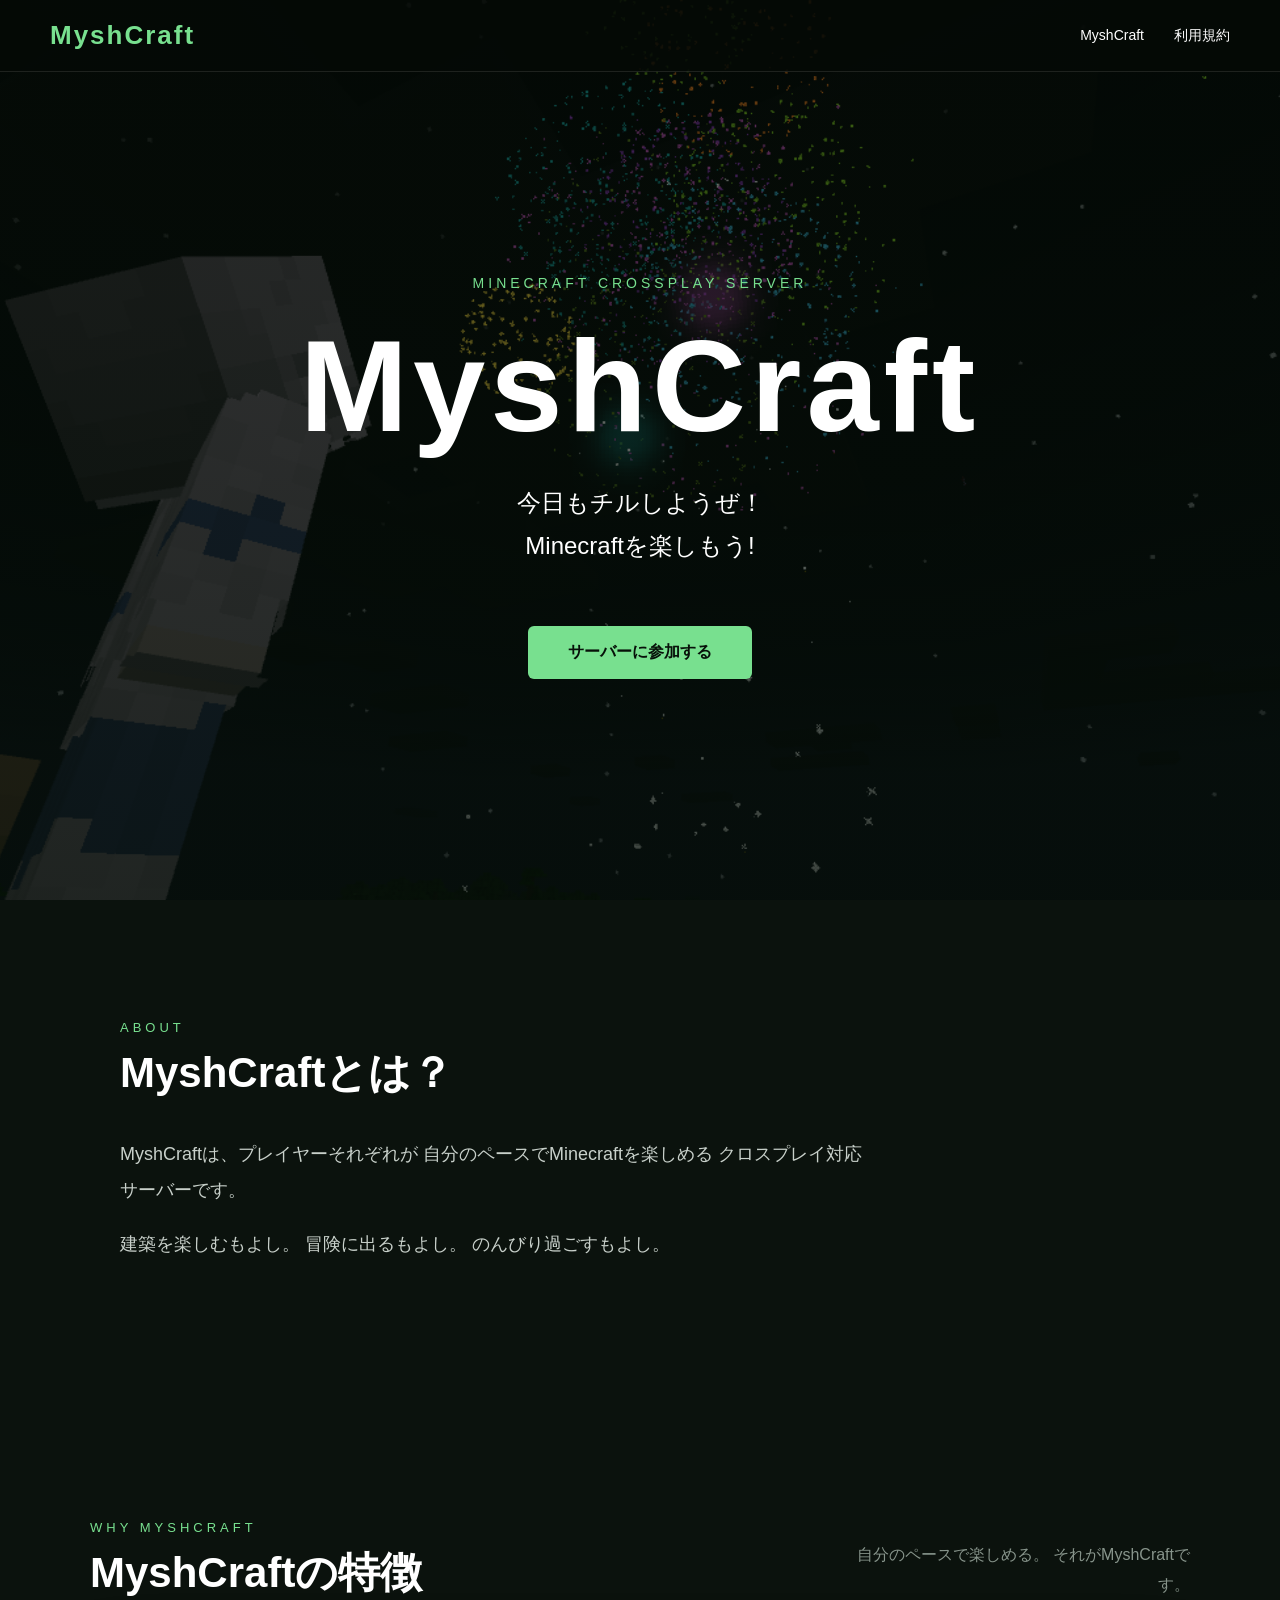
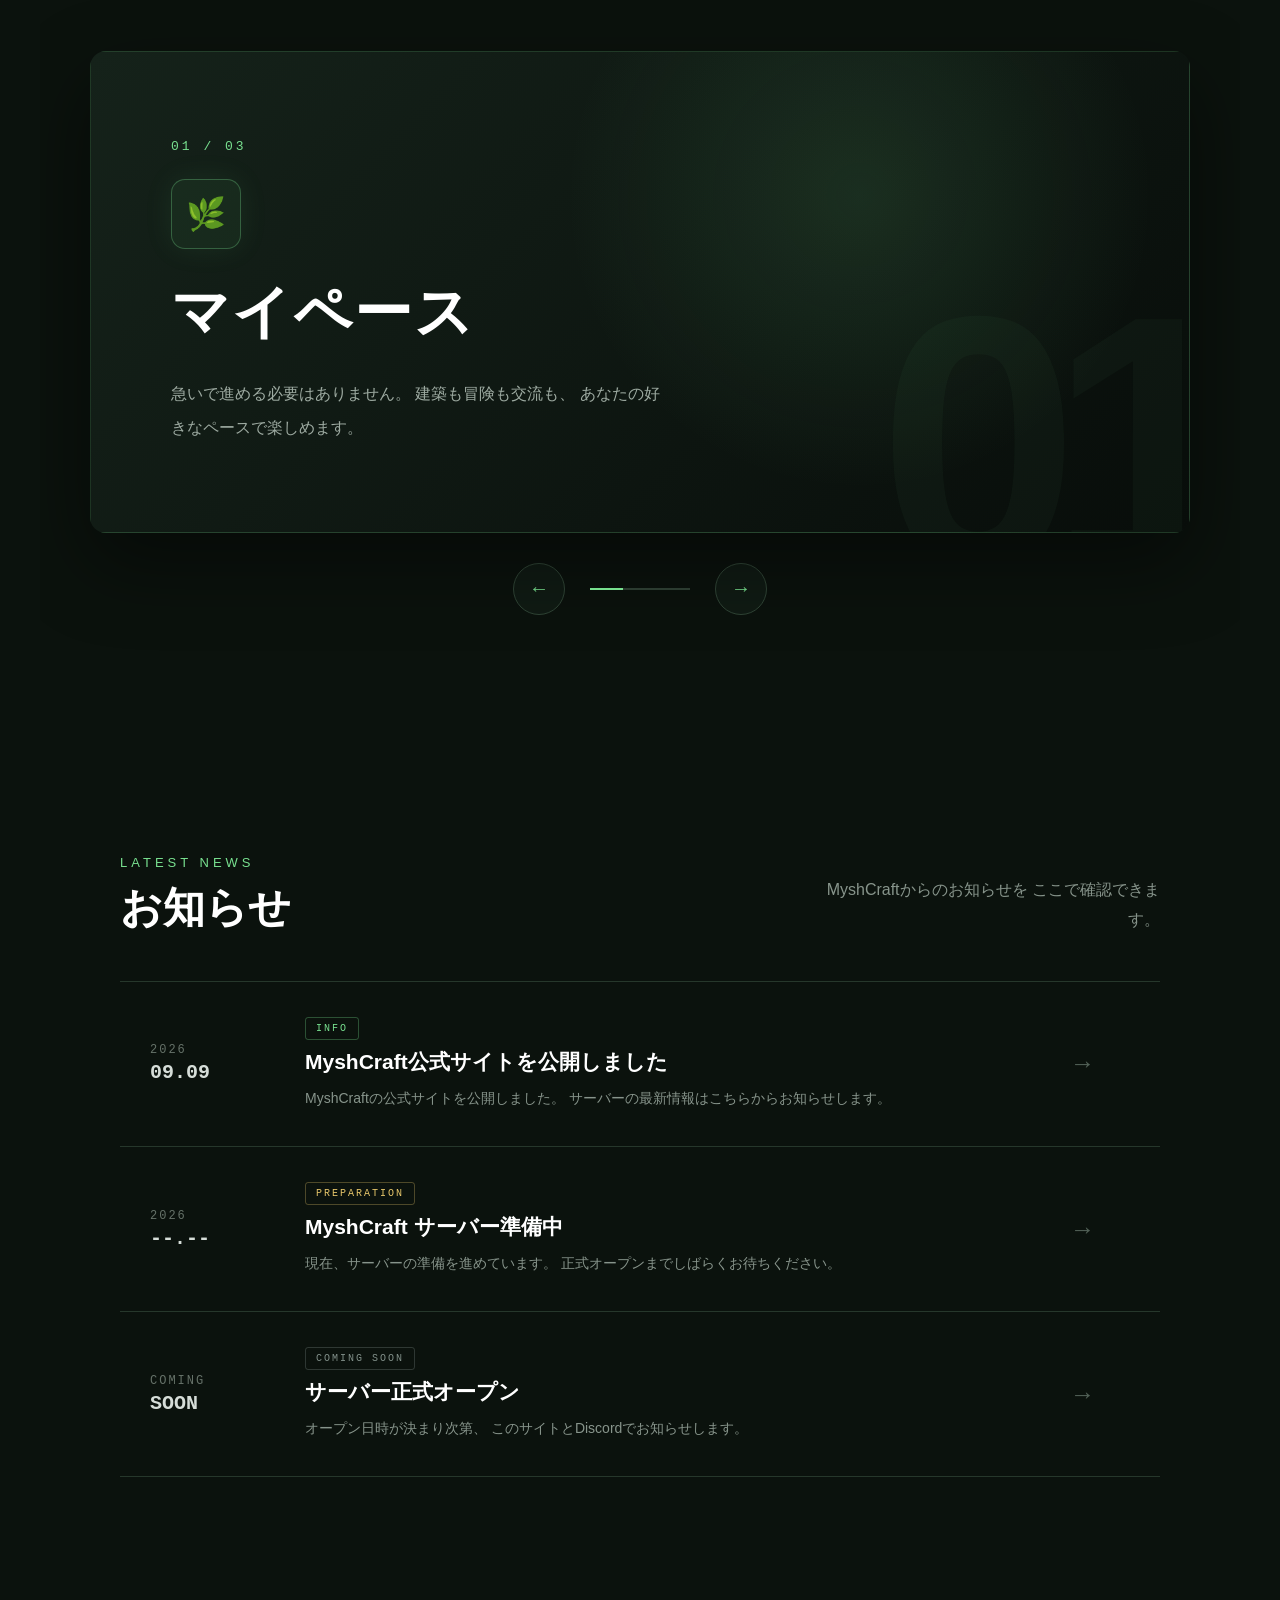
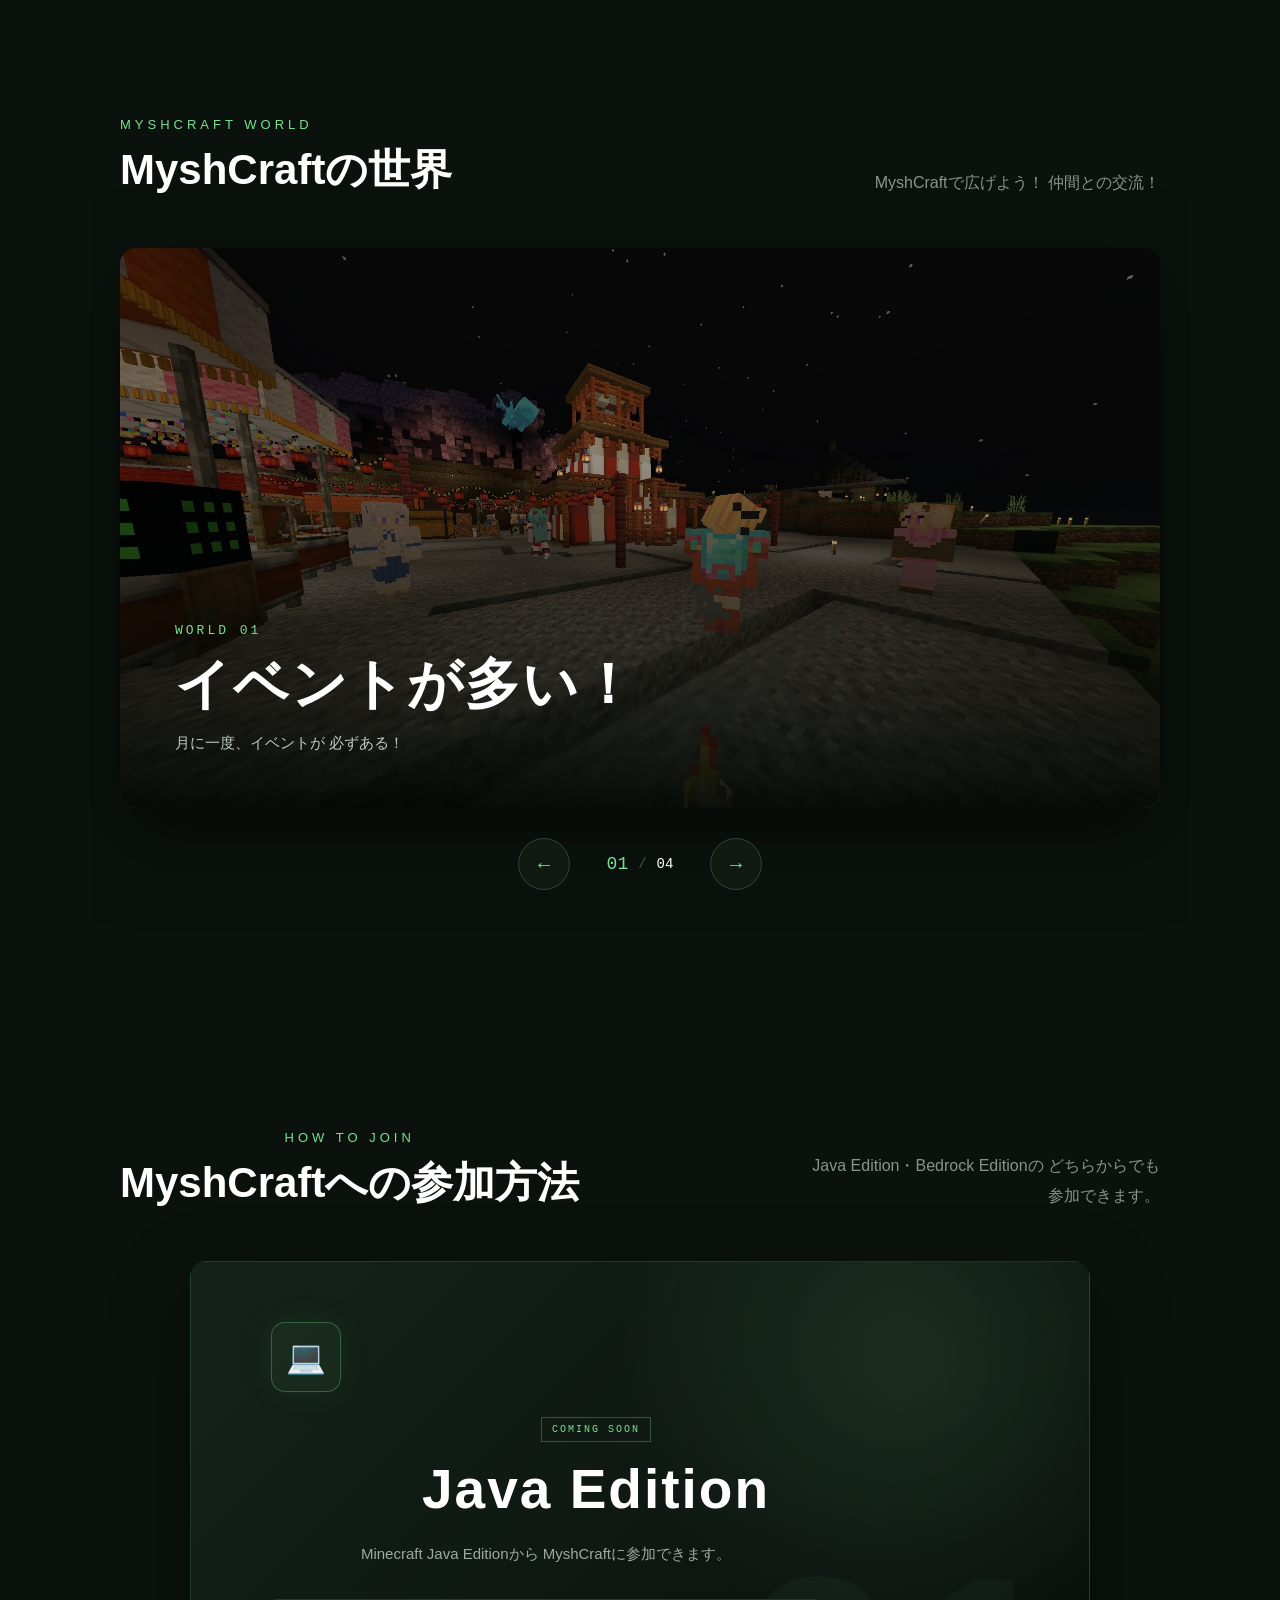
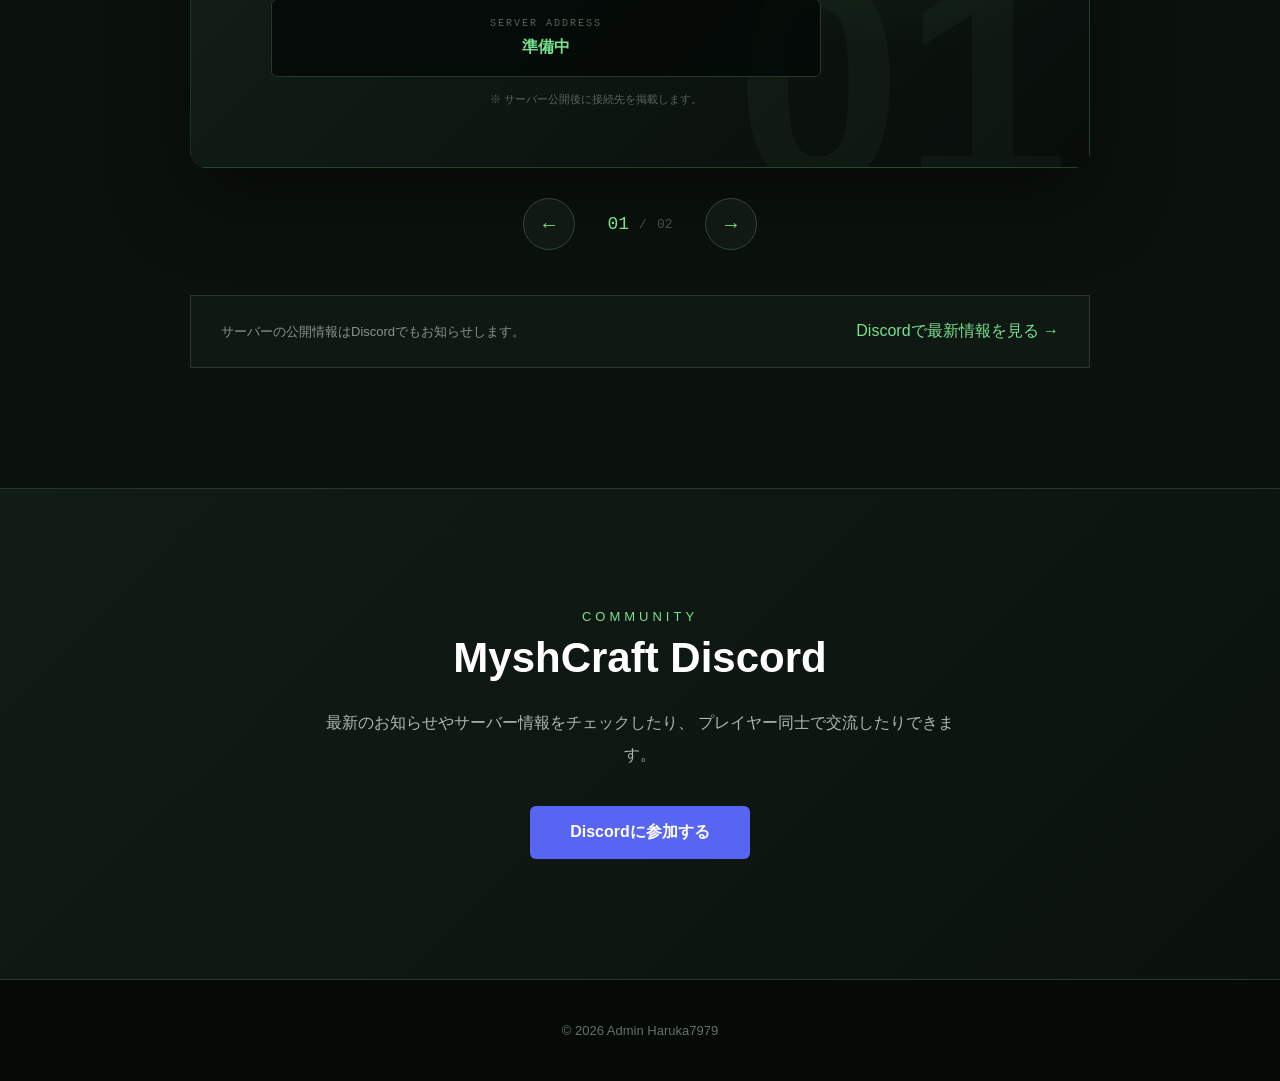
==== commit b897b015: "Add files via upload" ====
--- a/index.html
+++ b/index.html
@@ -41,7 +41,7 @@
                 </h2>
 
                 <p class="hero-description">
-                    自分のペースで、<br>
+                    今日もチルしようぜ！<br>
                     Minecraftを楽しもう!
                     <html lang="en">
                     <head>
@@ -440,8 +440,8 @@
         </div>
 
         <p class="world-heading-text">
-            MyshCraftで広がる、
-            あなたの新しい冒険。
+            MyshCraftで広げよう！
+            仲間との交流！
         </p>
 
     </div>
@@ -473,11 +473,12 @@
                         </p>
 
                         <h3>
-                            MyshCraftの世界
+                            イベントが多い！
                         </h3>
 
                         <span>
-                            自由に広がる、あなたの冒険。
+                            月に一度、イベントが
+                            必ずある！
                         </span>
 
                     </div>
@@ -505,11 +506,11 @@
                         </p>
 
                         <h3>
-                            みんなの街
+                            みんなでエンドラ討伐！
                         </h3>
 
                         <span>
-                            プレイヤーと一緒につくる場所。
+                            少人数だが、とても楽しい！
                         </span>
 
                     </div>
@@ -537,11 +538,11 @@
                         </p>
 
                         <h3>
-                            自然と冒険
+                            今なら古参！
                         </h3>
 
                         <span>
-                            まだ見ぬ景色を探しに行こう。
+                            みんな優しいのですぐ仲良くなれます！
                         </span>
 
                     </div>
@@ -569,11 +570,11 @@
                         </p>
 
                         <h3>
-                            自由な建築
+                            自由な建築！
                         </h3>
 
                         <span>
-                            自分だけの場所をつくろう。
+                            作りたいものを作ろう！
                         </span>
 
                     </div>
@@ -675,7 +676,7 @@
 
 
                 <div class="join-edition-icon">
-                    ☕
+                    💻️
                 </div>
 
 
@@ -690,7 +691,7 @@
                     </h3>
 
                     <p class="join-description">
-                        PC版Minecraft Java Editionから
+                        Minecraft Java Editionから
                         MyshCraftに参加できます。
                     </p>
 
@@ -743,7 +744,7 @@
 
                     <p class="join-description">
                         スマートフォン・タブレット・
-                        Windows版などから参加できます。
+                        PS4/5などから参加できます。
                     </p>
 
 
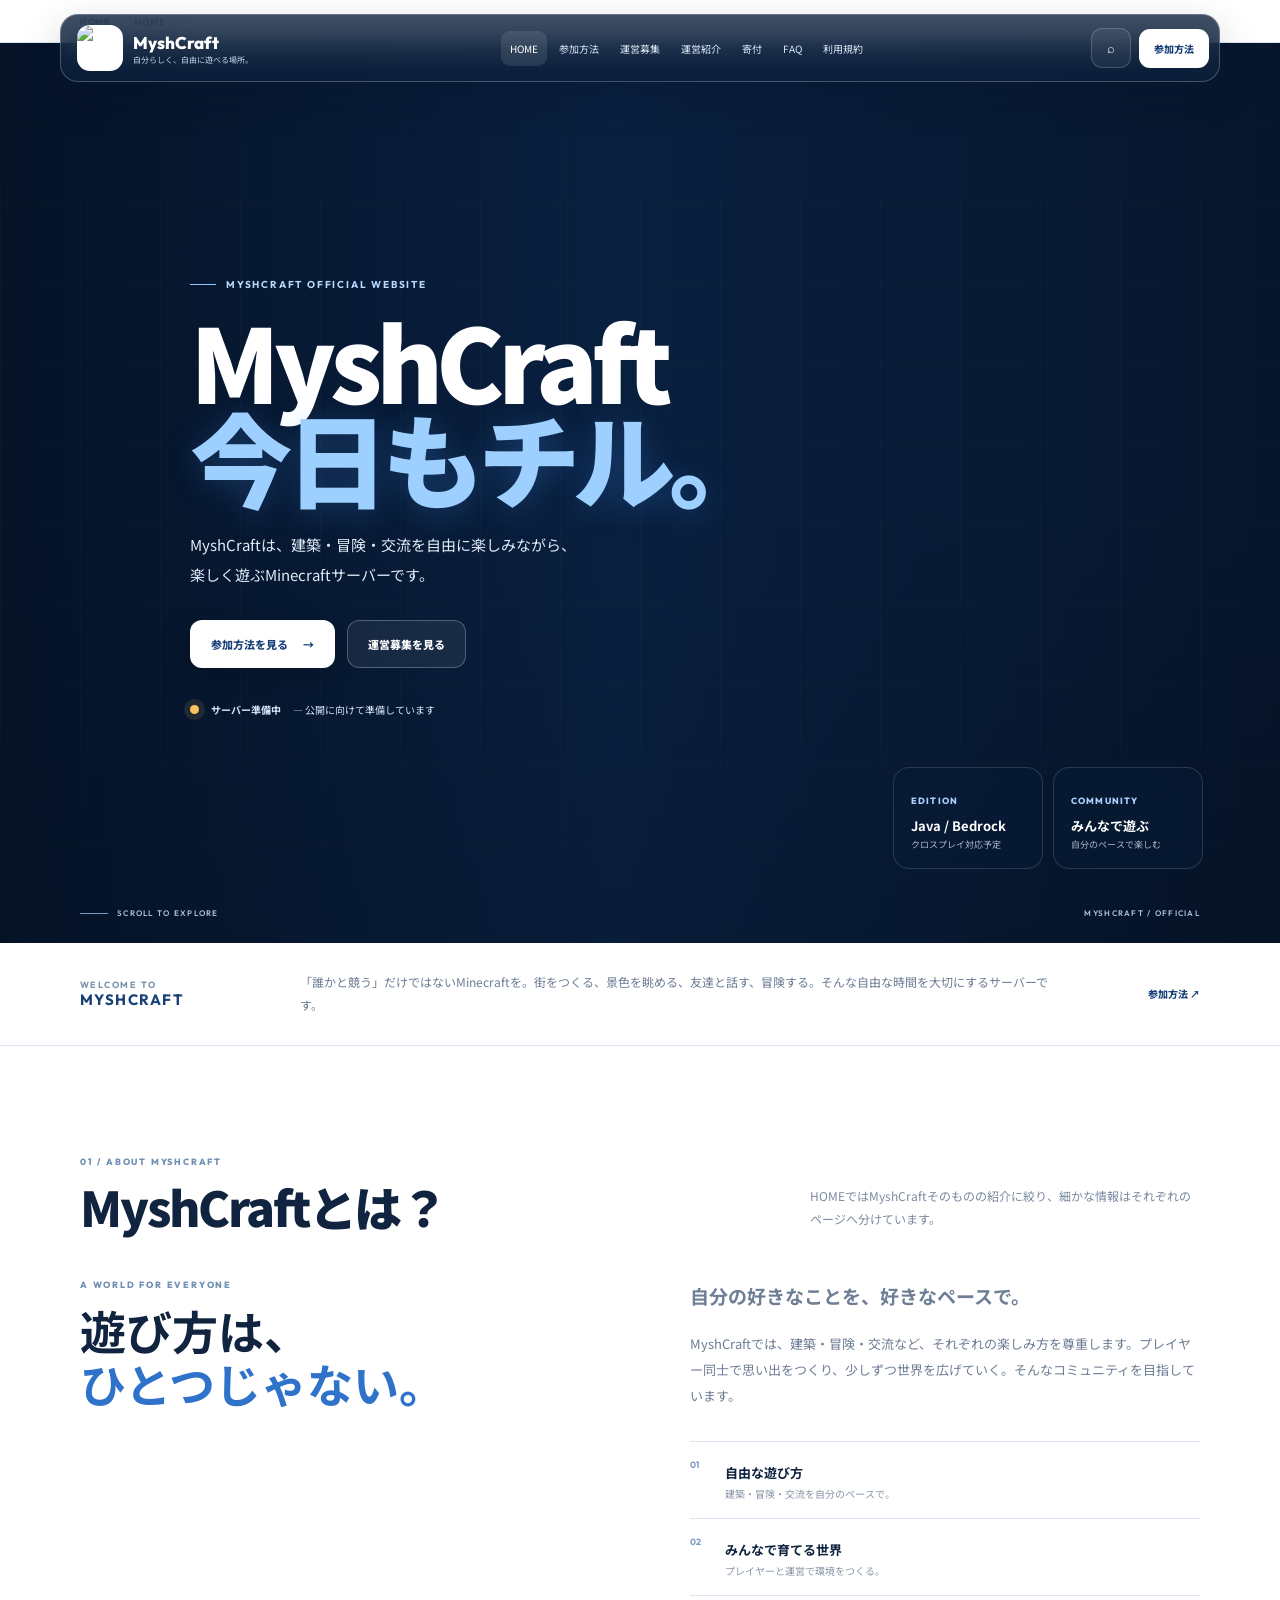
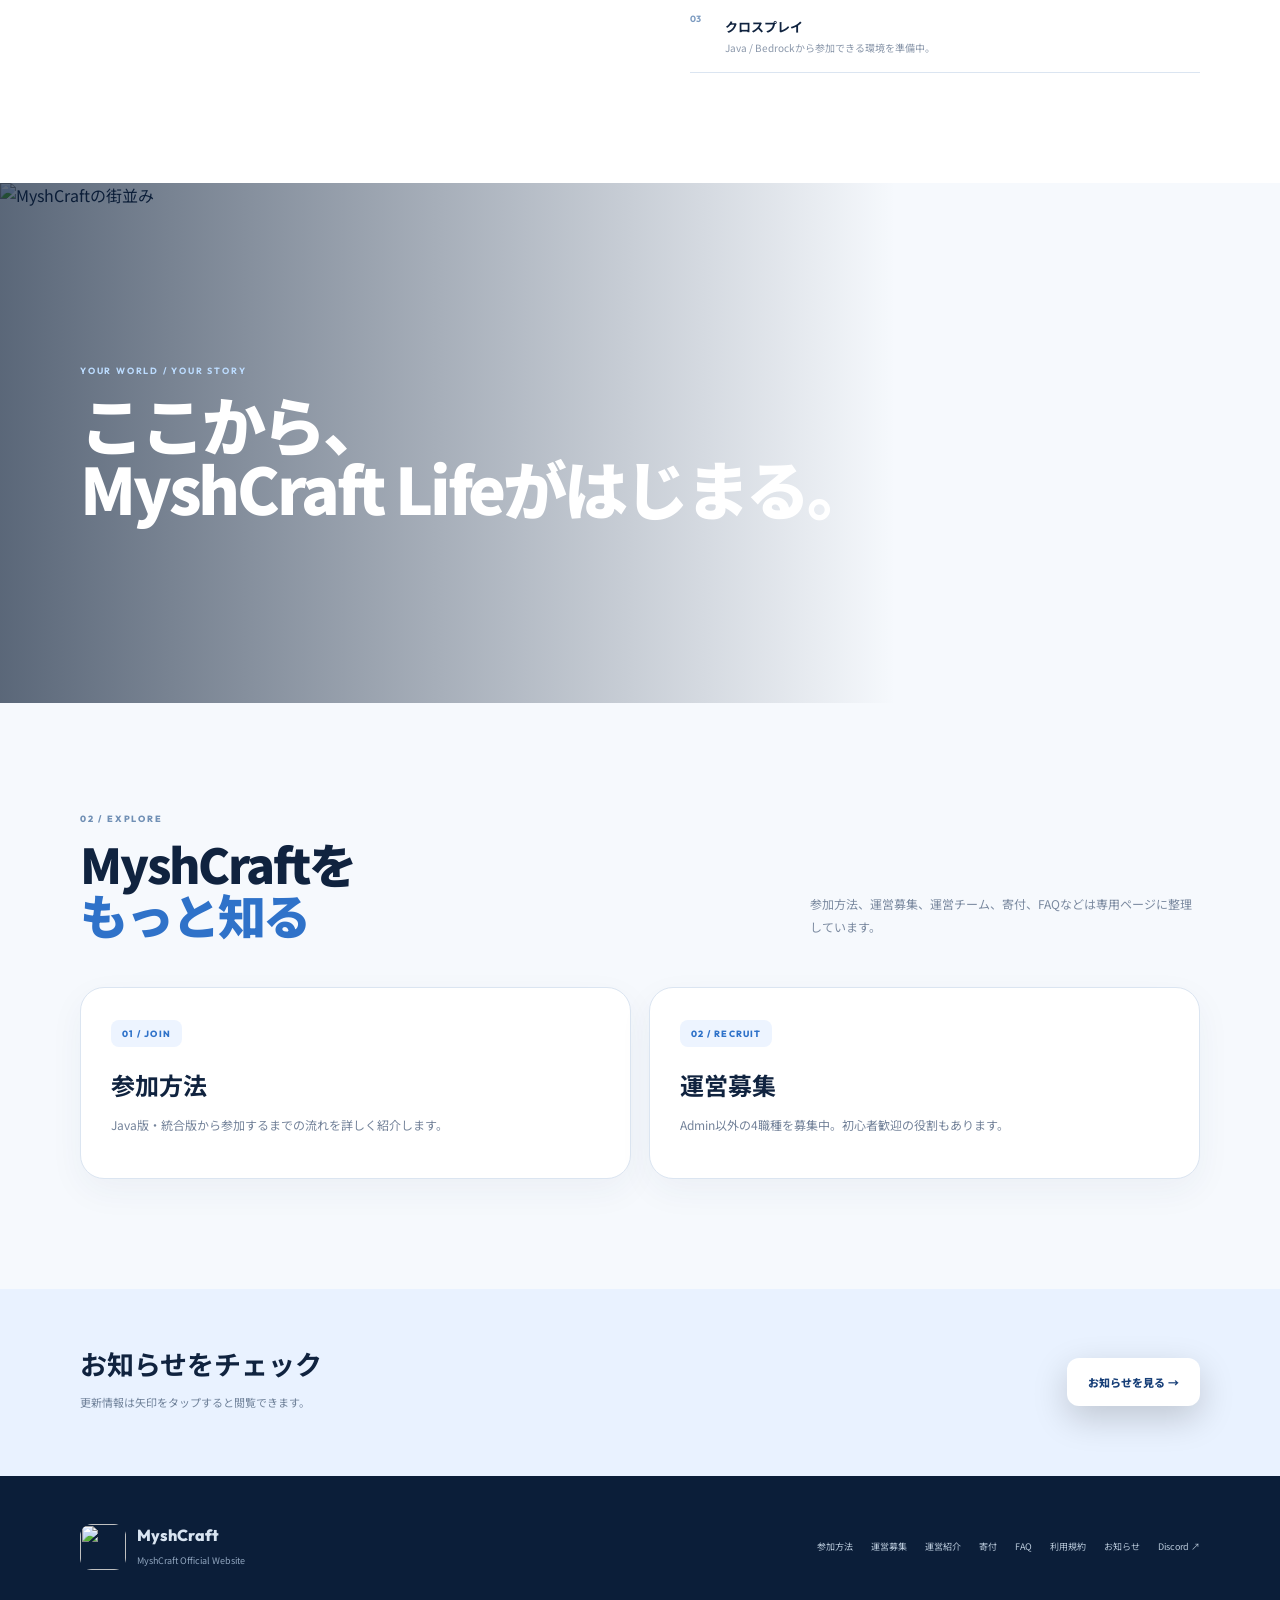
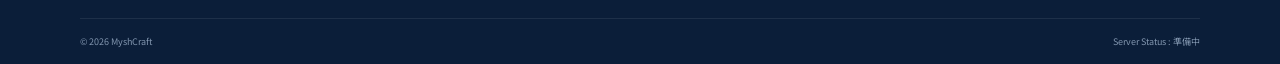
==== commit a2602979: "Add files via upload" ====
--- a/index.html
+++ b/index.html
@@ -1,1345 +1 @@
-<!DOCTYPE html>
-<html lang="ja">
-
-<head>
-    <meta charset="UTF-8">
-    <meta name="viewport" content="width=device-width, initial-scale=1.0">
-
-    <title>MyshCraft | Minecraftサーバー</title>
-
-    <link rel="stylesheet" href="style.css">
-</head>
-
-<body>
-
-    <!-- ヘッダー -->
-    <header class="header">
-
-        <h1 class="logo">MyshCraft</h1>
-
-        <nav class="nav">
-            <a href="#myshcraft">MyshCraft</a>
-            <a href="rules.html">利用規約</a>
-        </nav>
-
-    </header>
-
-
-    <!-- メインビジュアル -->
-    <main>
-
-        <section id="myshcraft" class="hero">
-
-            <div class="hero-content">
-
-                <p class="hero-subtitle">
-                    Minecraft Crossplay Server
-                </p>
-
-                <h2>
-                    MyshCraft
-                </h2>
-
-                <p class="hero-description">
-                    今日もチルしようぜ！<br>
-                    Minecraftを楽しもう!
-                    <html lang="en">
-                    <head>
-                        <meta charset="UTF-8">
-                        <meta name="viewport" content="width=device-width, initial-scale=1.0">
-                        <title>Document</title>
-                    </head>
-                    <body>
-                        
-                    </body>
-                    </html>
-                </p>
-
-                <a href="#join" class="hero-button">
-                    サーバーに参加する
-                </a>
-
-            </div>
-
-        </section>
-
-
-        <!-- MyshCraftとは -->
-        <section id="about" class="section">
-
-            <p class="section-label">
-                ABOUT
-            </p>
-
-            <h2>
-                MyshCraftとは？
-            </h2>
-
-            <p class="section-text">
-                MyshCraftは、プレイヤーそれぞれが
-                自分のペースでMinecraftを楽しめる
-                クロスプレイ対応サーバーです。
-            </p>
-
-            <p class="section-text">
-                建築を楽しむもよし。
-                冒険に出るもよし。
-                のんびり過ごすもよし。
-            </p>
-
-        </section>
-
-        <!-- 特徴 -->
-<section id="features" class="section features">
-
-    <div class="features-heading">
-
-        <div>
-
-            <p class="section-label">
-                WHY MYSHCRAFT
-            </p>
-
-            <h2>
-                MyshCraftの特徴
-            </h2>
-
-        </div>
-
-        <p class="features-heading-text">
-            自分のペースで楽しめる。
-            それがMyshCraftです。
-        </p>
-
-    </div>
-
-
-    <div class="feature-slider">
-
-        <div
-            class="feature-track"
-            id="featureTrack"
-        >
-
-
-            <!-- SLIDE 01 -->
-
-            <article class="feature-slide">
-
-                <div class="feature-bg">
-                    <span>01</span>
-                </div>
-
-                <div class="feature-content">
-
-                    <p class="feature-number">
-                        01 / 03
-                    </p>
-
-                    <div class="feature-icon">
-                        🌿
-                    </div>
-
-                    <h3>
-                        マイペース
-                    </h3>
-
-                    <p class="feature-description">
-                        急いで進める必要はありません。
-                        建築も冒険も交流も、
-                        あなたの好きなペースで楽しめます。
-                    </p>
-
-                </div>
-
-            </article>
-
-
-            <!-- SLIDE 02 -->
-
-            <article class="feature-slide">
-
-                <div class="feature-bg">
-                    <span>02</span>
-                </div>
-
-                <div class="feature-content">
-
-                    <p class="feature-number">
-                        02 / 03
-                    </p>
-
-                    <div class="feature-icon">
-                        🎮
-                    </div>
-
-                    <h3>
-                        クロスプレイ
-                    </h3>
-
-                    <p class="feature-description">
-                        Java EditionとBedrock Edition。
-                        違う環境からでも、
-                        同じMyshCraftの世界で遊べます。
-                    </p>
-
-                </div>
-
-            </article>
-
-
-            <!-- SLIDE 03 -->
-
-            <article class="feature-slide">
-
-                <div class="feature-bg">
-                    <span>03</span>
-                </div>
-
-                <div class="feature-content">
-
-                    <p class="feature-number">
-                        03 / 03
-                    </p>
-
-                    <div class="feature-icon">
-                        🏠
-                    </div>
-
-                    <h3>
-                        自由な遊び方
-                    </h3>
-
-                    <p class="feature-description">
-                        建築、探索、冒険、交流。
-                        遊び方に正解はありません。
-                        自分だけの楽しみ方を見つけてください。
-                    </p>
-
-                </div>
-
-            </article>
-
-
-        </div>
-
-    </div>
-
-
-    <!-- 操作 -->
-
-    <div class="feature-navigation">
-
-        <button
-            class="feature-arrow"
-            id="featurePrev"
-            aria-label="前の特徴"
-        >
-            ←
-        </button>
-
-
-        <div class="feature-progress">
-
-            <span
-                class="feature-progress-active"
-                id="featureProgress"
-            ></span>
-
-        </div>
-
-
-        <button
-            class="feature-arrow"
-            id="featureNext"
-            aria-label="次の特徴"
-        >
-            →
-        </button>
-
-    </div>
-
-</section>
-
-        </section>
-
-        <!-- お知らせ -->
-<section id="news" class="section news">
-
-    <div class="news-heading">
-
-        <div>
-
-            <p class="section-label">
-                LATEST NEWS
-            </p>
-
-            <h2>
-                お知らせ
-            </h2>
-
-        </div>
-
-        <p class="news-heading-text">
-            MyshCraftからのお知らせを
-            ここで確認できます。
-        </p>
-
-    </div>
-
-
-    <div class="news-list">
-
-
-        <!-- お知らせ 01 -->
-
-        <article class="news-card">
-
-            <div class="news-date">
-
-                <span>
-                    2026
-                </span>
-
-                <strong>
-                    09.09
-                </strong>
-
-            </div>
-
-
-            <div class="news-info">
-
-                <span class="news-tag">
-                    INFO
-                </span>
-
-                <h3>
-                    MyshCraft公式サイトを公開しました
-                </h3>
-
-                <p>
-                    MyshCraftの公式サイトを公開しました。
-                    サーバーの最新情報はこちらからお知らせします。
-                </p>
-
-            </div>
-
-
-            <div class="news-arrow">
-                →
-            </div>
-
-        </article>
-
-
-        <!-- お知らせ 02 -->
-
-        <article class="news-card">
-
-            <div class="news-date">
-
-                <span>
-                    2026
-                </span>
-
-                <strong>
-                    --.--
-                </strong>
-
-            </div>
-
-
-            <div class="news-info">
-
-                <span class="news-tag preparation">
-                    PREPARATION
-                </span>
-
-                <h3>
-                    MyshCraft サーバー準備中
-                </h3>
-
-                <p>
-                    現在、サーバーの準備を進めています。
-                    正式オープンまでしばらくお待ちください。
-                </p>
-
-            </div>
-
-
-            <div class="news-arrow">
-                →
-            </div>
-
-        </article>
-
-
-        <!-- お知らせ 03 -->
-
-        <article class="news-card">
-
-            <div class="news-date">
-
-                <span>
-                    COMING
-                </span>
-
-                <strong>
-                    SOON
-                </strong>
-
-            </div>
-
-
-            <div class="news-info">
-
-                <span class="news-tag coming">
-                    COMING SOON
-                </span>
-
-                <h3>
-                    サーバー正式オープン
-                </h3>
-
-                <p>
-                    オープン日時が決まり次第、
-                    このサイトとDiscordでお知らせします。
-                </p>
-
-            </div>
-
-
-            <div class="news-arrow">
-                →
-            </div>
-
-        </article>
-
-
-    </div>
-
-</section>
-
-
-<!-- ワールド -->
-<section id="world" class="section world">
-
-    <div class="world-heading">
-
-        <div>
-
-            <p class="section-label">
-                MYSHCRAFT WORLD
-            </p>
-
-            <h2>
-                MyshCraftの世界
-            </h2>
-
-        </div>
-
-        <p class="world-heading-text">
-            MyshCraftで広げよう！
-            仲間との交流！
-        </p>
-
-    </div>
-
-
-    <div class="world-slider">
-
-        <div
-            class="world-track"
-            id="worldTrack"
-        >
-
-
-            <!-- WORLD 01 -->
-
-            <article class="world-slide">
-
-                <img
-                    src="images/world1.png"
-                    alt="MyshCraftのワールド"
-                >
-
-                <div class="world-overlay">
-
-                    <div class="world-slide-info">
-
-                        <p>
-                            WORLD 01
-                        </p>
-
-                        <h3>
-                            イベントが多い！
-                        </h3>
-
-                        <span>
-                            月に一度、イベントが
-                            必ずある！
-                        </span>
-
-                    </div>
-
-                </div>
-
-            </article>
-
-
-            <!-- WORLD 02 -->
-
-            <article class="world-slide">
-
-                <img
-                    src="images/world2.png"
-                    alt="MyshCraftの街"
-                >
-
-                <div class="world-overlay">
-
-                    <div class="world-slide-info">
-
-                        <p>
-                            WORLD 02
-                        </p>
-
-                        <h3>
-                            みんなでエンドラ討伐！
-                        </h3>
-
-                        <span>
-                            少人数だが、とても楽しい！
-                        </span>
-
-                    </div>
-
-                </div>
-
-            </article>
-
-
-            <!-- WORLD 03 -->
-
-            <article class="world-slide">
-
-                <img
-                    src="images/world3.png"
-                    alt="MyshCraftの自然"
-                >
-
-                <div class="world-overlay">
-
-                    <div class="world-slide-info">
-
-                        <p>
-                            WORLD 03
-                        </p>
-
-                        <h3>
-                            今なら古参！
-                        </h3>
-
-                        <span>
-                            みんな優しいのですぐ仲良くなれます！
-                        </span>
-
-                    </div>
-
-                </div>
-
-            </article>
-
-
-            <!-- WORLD 04 -->
-
-            <article class="world-slide">
-
-                <img
-                    src="images/world4.png"
-                    alt="MyshCraftの建築"
-                >
-
-                <div class="world-overlay">
-
-                    <div class="world-slide-info">
-
-                        <p>
-                            WORLD 04
-                        </p>
-
-                        <h3>
-                            自由な建築！
-                        </h3>
-
-                        <span>
-                            作りたいものを作ろう！
-                        </span>
-
-                    </div>
-
-                </div>
-
-            </article>
-
-
-        </div>
-
-    </div>
-
-
-    <!-- ナビゲーション -->
-
-    <div class="world-navigation">
-
-        <button
-            class="world-arrow"
-            id="worldPrev"
-            aria-label="前の画像"
-        >
-            ←
-        </button>
-
-
-        <div class="world-counter">
-
-            <span id="worldCurrent">
-                01
-            </span>
-
-            <span class="world-counter-line">
-                /
-            </span>
-
-            <span>
-                04
-            </span>
-
-        </div>
-
-
-        <button
-            class="world-arrow"
-            id="worldNext"
-            aria-label="次の画像"
-        >
-            →
-        </button>
-
-    </div>
-
-</section>
-
-</section>
-
-        <!-- 参加方法 -->
-<section id="join" class="section join">
-
-    <div class="join-heading">
-
-        <div>
-
-            <p class="section-label">
-                HOW TO JOIN
-            </p>
-
-            <h2>
-                MyshCraftへの参加方法
-            </h2>
-
-        </div>
-
-        <p class="join-heading-text">
-            Java Edition・Bedrock Editionの
-            どちらからでも参加できます。
-        </p>
-
-    </div>
-
-
-    <div class="join-slider">
-
-        <div
-            class="join-track"
-            id="joinTrack"
-        >
-
-
-            <!-- Java Edition -->
-
-            <article class="join-slide">
-
-                <div class="join-slide-number">
-                    01
-                </div>
-
-
-                <div class="join-edition-icon">
-                    💻️
-                </div>
-
-
-                <div class="join-content">
-
-                    <span class="join-status">
-                        COMING SOON
-                    </span>
-
-                    <h3>
-                        Java Edition
-                    </h3>
-
-                    <p class="join-description">
-                        Minecraft Java Editionから
-                        MyshCraftに参加できます。
-                    </p>
-
-
-                    <div class="join-server-box">
-
-                        <span>
-                            SERVER ADDRESS
-                        </span>
-
-                        <strong>
-                            準備中
-                        </strong>
-
-                    </div>
-
-
-                    <p class="join-note">
-                        ※ サーバー公開後に接続先を掲載します。
-                    </p>
-
-                </div>
-
-            </article>
-
-
-            <!-- Bedrock Edition -->
-
-            <article class="join-slide">
-
-                <div class="join-slide-number">
-                    02
-                </div>
-
-
-                <div class="join-edition-icon">
-                    📱
-                </div>
-
-
-                <div class="join-content">
-
-                    <span class="join-status">
-                        COMING SOON
-                    </span>
-
-                    <h3>
-                        Bedrock Edition
-                    </h3>
-
-                    <p class="join-description">
-                        スマートフォン・タブレット・
-                        PS4/5などから参加できます。
-                    </p>
-
-
-                    <div class="join-server-box">
-
-                        <span>
-                            SERVER ADDRESS
-                        </span>
-
-                        <strong>
-                            準備中
-                        </strong>
-
-                    </div>
-
-
-                    <p class="join-note">
-                        ※ サーバー公開後に接続先を掲載します。
-                    </p>
-
-                </div>
-
-            </article>
-
-
-        </div>
-
-    </div>
-
-
-    <!-- ナビゲーション -->
-
-    <div class="join-navigation">
-
-        <button
-            class="join-arrow"
-            id="joinPrev"
-            aria-label="前の参加方法"
-        >
-            ←
-        </button>
-
-
-        <div class="join-counter">
-
-            <span id="joinCurrent">
-                01
-            </span>
-
-            <span>
-                /
-            </span>
-
-            <span>
-                02
-            </span>
-
-        </div>
-
-
-        <button
-            class="join-arrow"
-            id="joinNext"
-            aria-label="次の参加方法"
-        >
-            →
-        </button>
-
-    </div>
-
-
-    <!-- Discord -->
-
-    <div class="join-discord">
-
-        <p>
-            サーバーの公開情報はDiscordでもお知らせします。
-        </p>
-
-        <a
-            href="https://discord.gg/7vTQMmWgSN"
-            target="_blank"
-            rel="noopener noreferrer"
-        >
-            Discordで最新情報を見る →
-        </a>
-
-    </div>
-
-</section>
-
-
-<!-- Discord -->
-<section class="discord-section">
-
-    <div class="discord-content">
-
-        <p class="section-label">
-            COMMUNITY
-        </p>
-
-        <h2>
-            MyshCraft Discord
-        </h2>
-
-        <p>
-            最新のお知らせやサーバー情報をチェックしたり、
-            プレイヤー同士で交流したりできます。
-        </p>
-
-        <a
-            href="https://discord.gg/7vTQMmWgSN"
-            class="discord-button"
-            target="_blank"
-            rel="noopener noreferrer"
-        >
-            Discordに参加する
-        </a>
-
-    </div>
-
-</section>
-
-</div>
-
-        </section>
-
-    </main>
-
-
-    <!-- フッター -->
-    <footer class="footer">
-
-        <p>
-            © 2026 Admin Haruka7979
-        </p>
-
-    </footer>
-
-</body>
-
-<script>
-
-    const featureTrack =
-        document.getElementById(
-            "featureTrack"
-        );
-
-    const featureSlides =
-        document.querySelectorAll(
-            ".feature-slide"
-        );
-
-    const featurePrev =
-        document.getElementById(
-            "featurePrev"
-        );
-
-    const featureNext =
-        document.getElementById(
-            "featureNext"
-        );
-
-    const featureProgress =
-        document.getElementById(
-            "featureProgress"
-        );
-
-
-    let featureCurrent = 0;
-
-
-    function changeFeature(index) {
-
-        featureCurrent = index;
-
-        featureTrack.style.transform =
-            `translateX(-${featureCurrent * 100}%)`;
-
-
-        featureProgress.style.transform =
-            `translateX(${featureCurrent * 100}%)`;
-
-    }
-
-
-    featureNext.addEventListener(
-        "click",
-        () => {
-
-            featureCurrent++;
-
-            if (
-                featureCurrent >=
-                featureSlides.length
-            ) {
-                featureCurrent = 0;
-            }
-
-            changeFeature(
-                featureCurrent
-            );
-
-        }
-    );
-
-
-    featurePrev.addEventListener(
-        "click",
-        () => {
-
-            featureCurrent--;
-
-            if (featureCurrent < 0) {
-
-                featureCurrent =
-                    featureSlides.length - 1;
-
-            }
-
-            changeFeature(
-                featureCurrent
-            );
-
-        }
-    );
-
-
-    /* =====================
-       スワイプ対応
-    ===================== */
-
-    let touchStartX = 0;
-
-    let touchEndX = 0;
-
-
-    featureTrack.addEventListener(
-        "touchstart",
-        (event) => {
-
-            touchStartX =
-                event.changedTouches[0].screenX;
-
-        }
-    );
-
-
-    featureTrack.addEventListener(
-        "touchend",
-        (event) => {
-
-            touchEndX =
-                event.changedTouches[0].screenX;
-
-
-            const distance =
-                touchStartX - touchEndX;
-
-
-            if (
-                Math.abs(distance) < 50
-            ) {
-                return;
-            }
-
-
-            if (distance > 0) {
-
-                featureNext.click();
-
-            } else {
-
-                featurePrev.click();
-
-            }
-
-        }
-    );
-
-
-</script>
-
-<script>
-
-    /* =====================
-       WORLD SLIDER
-    ===================== */
-
-    const worldTrack =
-        document.getElementById(
-            "worldTrack"
-        );
-
-    const worldSlides =
-        document.querySelectorAll(
-            ".world-slide"
-        );
-
-    const worldPrev =
-        document.getElementById(
-            "worldPrev"
-        );
-
-    const worldNext =
-        document.getElementById(
-            "worldNext"
-        );
-
-    const worldCurrent =
-        document.getElementById(
-            "worldCurrent"
-        );
-
-
-    let worldIndex = 0;
-
-
-    function showWorld(index) {
-
-        worldIndex = index;
-
-
-        worldTrack.style.transform =
-            `translateX(-${worldIndex * 100}%)`;
-
-
-        worldSlides.forEach(
-            (slide, i) => {
-
-                slide.classList.toggle(
-                    "active",
-                    i === worldIndex
-                );
-
-            }
-        );
-
-
-        worldCurrent.textContent =
-            String(worldIndex + 1)
-                .padStart(2, "0");
-
-    }
-
-
-    worldNext.addEventListener(
-        "click",
-        () => {
-
-            worldIndex++;
-
-            if (
-                worldIndex >=
-                worldSlides.length
-            ) {
-                worldIndex = 0;
-            }
-
-            showWorld(worldIndex);
-
-        }
-    );
-
-
-    worldPrev.addEventListener(
-        "click",
-        () => {
-
-            worldIndex--;
-
-            if (worldIndex < 0) {
-
-                worldIndex =
-                    worldSlides.length - 1;
-
-            }
-
-            showWorld(worldIndex);
-
-        }
-    );
-
-
-    /* =====================
-       スワイプ
-    ===================== */
-
-    let worldTouchStart = 0;
-
-    let worldTouchEnd = 0;
-
-
-    worldTrack.addEventListener(
-        "touchstart",
-        (event) => {
-
-            worldTouchStart =
-                event.changedTouches[0]
-                    .screenX;
-
-        }
-    );
-
-
-    worldTrack.addEventListener(
-        "touchend",
-        (event) => {
-
-            worldTouchEnd =
-                event.changedTouches[0]
-                    .screenX;
-
-
-            const distance =
-                worldTouchStart -
-                worldTouchEnd;
-
-
-            if (
-                Math.abs(distance) < 50
-            ) {
-                return;
-            }
-
-
-            if (distance > 0) {
-
-                worldNext.click();
-
-            } else {
-
-                worldPrev.click();
-
-            }
-
-        }
-    );
-
-
-    showWorld(0);
-
-</script>
-
-<script>
-
-    /* =====================
-       JOIN SLIDER
-    ===================== */
-
-    const joinTrack =
-        document.getElementById(
-            "joinTrack"
-        );
-
-    const joinSlides =
-        document.querySelectorAll(
-            ".join-slide"
-        );
-
-    const joinPrev =
-        document.getElementById(
-            "joinPrev"
-        );
-
-    const joinNext =
-        document.getElementById(
-            "joinNext"
-        );
-
-    const joinCurrent =
-        document.getElementById(
-            "joinCurrent"
-        );
-
-
-    let joinIndex = 0;
-
-
-    function showJoin(index) {
-
-        joinIndex = index;
-
-
-        joinTrack.style.transform =
-            `translateX(-${joinIndex * 100}%)`;
-
-
-        joinCurrent.textContent =
-            String(joinIndex + 1)
-                .padStart(2, "0");
-
-    }
-
-
-    /* 次へ */
-
-    joinNext.addEventListener(
-        "click",
-        () => {
-
-            joinIndex++;
-
-            if (
-                joinIndex >=
-                joinSlides.length
-            ) {
-                joinIndex = 0;
-            }
-
-            showJoin(joinIndex);
-
-        }
-    );
-
-
-    /* 前へ */
-
-    joinPrev.addEventListener(
-        "click",
-        () => {
-
-            joinIndex--;
-
-            if (joinIndex < 0) {
-
-                joinIndex =
-                    joinSlides.length - 1;
-
-            }
-
-            showJoin(joinIndex);
-
-        }
-    );
-
-
-    /* =====================
-       スマホ スワイプ
-    ===================== */
-
-    let joinTouchStart = 0;
-
-    let joinTouchEnd = 0;
-
-
-    joinTrack.addEventListener(
-        "touchstart",
-        (event) => {
-
-            joinTouchStart =
-                event.changedTouches[0]
-                    .screenX;
-
-        }
-    );
-
-
-    joinTrack.addEventListener(
-        "touchend",
-        (event) => {
-
-            joinTouchEnd =
-                event.changedTouches[0]
-                    .screenX;
-
-
-            const distance =
-                joinTouchStart -
-                joinTouchEnd;
-
-
-            if (
-                Math.abs(distance) < 50
-            ) {
-                return;
-            }
-
-
-            if (distance > 0) {
-
-                joinNext.click();
-
-            } else {
-
-                joinPrev.click();
-
-            }
-
-        }
-    );
-
-
-    showJoin(0);
-
-</script>
-
-</html>+<!doctype html><html lang="ja"><head><meta charset="utf-8"><meta name="viewport" content="width=device-width,initial-scale=1"><meta name="theme-color" content="#173f78"><title>HOME | MyshCraft</title><link rel="icon" href="assets/images/myshcraft-icon.png"><link rel="stylesheet" href="style.css"></head><body><div class="progress" id="progress"></div><header class="site-header"><a class="brand" href="index.html"><img src="assets/images/myshcraft-icon.png" alt="MyshCraft"><span><strong>MyshCraft</strong><small>自分らしく、自由に遊べる場所。</small></span></a><nav class="main-nav"><a class="active" href="index.html">HOME</a><a class="" href="join.html">参加方法</a><a class="" href="recruit.html">運営募集</a><a class="" href="team.html">運営紹介</a><a class="" href="donate.html">寄付</a><a class="" href="faq.html">FAQ</a><a class="" href="rules.html">利用規約</a></nav><div class="header-actions"><button class="icon-button" id="searchOpen" aria-label="検索">⌕</button><a class="header-cta" href="join.html">参加方法</a><button class="menu-button" id="menuButton">☰</button></div></header><div class="breadcrumbs"><div class="container"><a href="index.html">HOME</a><span>›</span><strong>HOME</strong></div></div><main><section class="hero"><video autoplay muted loop playsinline poster="assets/images/world1.png"><source src="assets/video/myshcraft-hero.mp4" type="video/mp4"></video><div class="hero-shade"></div><div class="hero-grid"></div><div class="hero-content"><div class="eyebrow"><span></span> MYSHCRAFT OFFICIAL WEBSITE</div><h1>MyshCraft<br><em>今日もチル。</em></h1><p>MyshCraftは、建築・冒険・交流を自由に楽しみながら、<br>楽しく遊ぶMinecraftサーバーです。</p><div class="hero-buttons"><a class="btn primary" href="join.html">参加方法を見る <span>→</span></a><a class="btn glass" href="recruit.html">運営募集を見る</a></div><div class="hero-status"><span class="status-dot"></span><strong>サーバー準備中</strong><span>— 公開に向けて準備しています</span></div></div><div class="hero-cards"><div class="mini-card"><b>EDITION</b><strong>Java / Bedrock</strong><span>クロスプレイ対応予定</span></div><div class="mini-card"><b>COMMUNITY</b><strong>みんなで遊ぶ</strong><span>自分のペースで楽しむ</span></div></div><div class="hero-bottom"><div class="scroll-label"><span></span> SCROLL TO EXPLORE</div><div>MYSHCRAFT / OFFICIAL</div></div></section><section class="intro"><div class="container intro-grid"><div class="intro-label">WELCOME TO<br><strong>MYSHCRAFT</strong></div><p>「誰かと競う」だけではないMinecraftを。街をつくる、景色を眺める、友達と話す、冒険する。そんな自由な時間を大切にするサーバーです。</p><a class="text-link" href="join.html">参加方法 ↗</a></div></section><section class="section about-home"><div class="container"><div class="section-head"><div><div class="section-kicker">01 / ABOUT MYSHCRAFT</div><h2>MyshCraftとは？</h2></div><p>HOMEではMyshCraftそのものの紹介に絞り、細かな情報はそれぞれのページへ分けています。</p></div><div class="about-grid"><div><div class="section-kicker">A WORLD FOR EVERYONE</div><h2 style="font-size:46px;line-height:1.15;margin:0">遊び方は、<br><span style="color:var(--blue)">ひとつじゃない。</span></h2></div><div class="about-copy"><p class="lead">自分の好きなことを、好きなペースで。</p><p>MyshCraftでは、建築・冒険・交流など、それぞれの楽しみ方を尊重します。プレイヤー同士で思い出をつくり、少しずつ世界を広げていく。そんなコミュニティを目指しています。</p><div class="feature-list"><div><b>01</b><span><strong>自由な遊び方</strong><small>建築・冒険・交流を自分のペースで。</small></span></div><div><b>02</b><span><strong>みんなで育てる世界</strong><small>プレイヤーと運営で環境をつくる。</small></span></div><div><b>03</b><span><strong>クロスプレイ</strong><small>Java / Bedrockから参加できる環境を準備中。</small></span></div></div></div></div></div></section><section class="visual"><img src="assets/images/world4.png" alt="MyshCraftの街並み"><div class="container"><span>YOUR WORLD / YOUR STORY</span><h2>ここから、<br>MyshCraft Lifeがはじまる。</h2></div></section><section class="section"><div class="container"><div class="section-head"><div><div class="section-kicker">02 / EXPLORE</div><h2>MyshCraftを<br><span>もっと知る</span></h2></div><p>参加方法、運営募集、運営チーム、寄付、FAQなどは専用ページに整理しています。</p></div><div class="join-grid"><a class="join-card" href="join.html"><div class="join-icon">01 / JOIN</div><h3>参加方法</h3><p>Java版・統合版から参加するまでの流れを詳しく紹介します。</p></a><a class="join-card" href="recruit.html"><div class="join-icon">02 / RECRUIT</div><h3>運営募集</h3><p>Admin以外の4職種を募集中。初心者歓迎の役割もあります。</p></a></div></div></section><section class="cta"><div class="container cta-inner"><div><h2>お知らせをチェック</h2><p>更新情報は矢印をタップすると閲覧できます。</p></div><a class="btn primary" href="news.html">お知らせを見る →</a></div></section></main><footer class="footer"><div class="container footer-main"><div class="footer-brand"><img src="assets/images/myshcraft-icon.png" alt=""><div><strong>MyshCraft</strong><small>MyshCraft Official Website</small></div></div><div class="footer-links"><a href="join.html">参加方法</a><a href="recruit.html">運営募集</a><a href="team.html">運営紹介</a><a href="donate.html">寄付</a><a href="faq.html">FAQ</a><a href="rules.html">利用規約</a><a href="news.html">お知らせ</a><a href="https://discord.gg/7vTQMmWgSN" target="_blank" rel="noopener">Discord ↗</a></div></div><div class="container footer-bottom"><span>© 2026 MyshCraft</span><span>Server Status : 準備中</span></div></footer><div class="search-modal" id="searchModal"><div class="search-backdrop" data-close="1"></div><div class="search-panel"><button class="search-close" data-close="1">×</button><div class="section-kicker">SITE SEARCH</div><h2>何をお探しですか？</h2><input class="search-input" id="searchInput" placeholder="参加方法、寄付、運営募集…"><div id="searchResults" style="margin-top:15px"></div></div></div><script src="script.js"></script></body></html>
--- a/style.css
+++ b/style.css
@@ -1,2418 +1,130 @@
-/* =========================
-   基本設定
-========================= */
-
-* {
-    box-sizing: border-box;
-}
-
-html {
-    scroll-behavior: smooth;
-}
-
-body {
-    margin: 0;
-
-    font-family:
-        "Noto Sans JP",
-        sans-serif;
-
-    color: #ffffff;
-
-    background: #0b120d;
-}
-
-
-/* =========================
-   ヘッダー
-========================= */
-
-.header {
-    position: fixed;
-
-    top: 0;
-    left: 0;
-
-    width: 100%;
-
-    display: flex;
-
-    justify-content: space-between;
-    align-items: center;
-
-    padding: 20px 50px;
-
-    background: rgba(5, 10, 7, 0.85);
-
-    z-index: 1000;
-
-    border-bottom: 1px solid rgba(255,255,255,0.1);
-}
-
-.logo {
-    margin: 0;
-
-    color: #78e08f;
-
-    font-size: 26px;
-
-    letter-spacing: 2px;
-}
-
-.nav {
-    display: flex;
-
-    gap: 30px;
-}
-
-.nav a {
-    color: #ffffff;
-
-    text-decoration: none;
-
-    font-size: 14px;
-
-    transition: 0.3s;
-}
-
-.nav a:hover {
-    color: #78e08f;
-}
-
-
-/* =========================
-   メインビジュアル
-========================= */
-
-.hero {
-    min-height: 100vh;
-
-    display: flex;
-
-    justify-content: center;
-    align-items: center;
-
-    text-align: center;
-
-    padding: 120px 20px 80px;
-
-    background:
-        linear-gradient(
-            rgba(5, 15, 8, 0.55),
-            rgba(5, 15, 8, 0.75)
-        ),
-        url("images/myshcraft.jpg.png");
-
-    background-size: cover;
-    background-position: center;
-    background-repeat: no-repeat;
-}
-
-.hero-content {
-    max-width: 900px;
-}
-
-.hero-subtitle {
-    margin-bottom: 20px;
-
-    color: #78e08f;
-
-    font-size: 14px;
-
-    letter-spacing: 4px;
-
-    text-transform: uppercase;
-}
-
-.hero h2 {
-    margin: 0;
-
-    font-size: clamp(60px, 12vw, 130px);
-
-    letter-spacing: 5px;
-
-    color: #ffffff;
-
-    animation:
-        title-fade 1.5s ease-out;
-}
-
-
-@keyframes title-fade {
-
-    from {
-        opacity: 0;
-
-        transform:
-            translateY(20px);
-    }
-
-    to {
-        opacity: 1;
-
-        transform:
-            translateY(0);
-    }
-
-}
-
-.hero-description {
-    margin-top: 20px;
-
-    font-size: 24px;
-
-    line-height: 1.8;
-
-    animation:
-        description-fade 2s ease-out;
-}
-
-
-@keyframes description-fade {
-
-    from {
-        opacity: 0;
-
-        transform:
-            translateY(15px);
-    }
-
-    to {
-        opacity: 1;
-
-        transform:
-            translateY(0);
-    }
-
-}
-
-.hero-button {
-    display: inline-block;
-
-    margin-top: 35px;
-
-    padding: 16px 40px;
-
-    color: #071009;
-
-    background: #78e08f;
-
-    border-radius: 6px;
-
-    text-decoration: none;
-
-    font-weight: bold;
-
-    transition: 0.3s;
-
-    box-shadow:
-        0 0 0 rgba(120, 224, 143, 0.7);
-
-    animation:
-        button-glow 2.5s infinite;
-}
-
-.hero-button:hover {
-    background: #a2f5b5;
-
-    transform: translateY(-4px);
-
-    box-shadow:
-        0 0 30px rgba(120, 224, 143, 0.8);
-}
-
-
-/* ボタンの光 */
-
-@keyframes button-glow {
-
-    0% {
-        box-shadow:
-            0 0 0 rgba(120, 224, 143, 0.7);
-    }
-
-    50% {
-        box-shadow:
-            0 0 25px rgba(120, 224, 143, 0.5);
-    }
-
-    100% {
-        box-shadow:
-            0 0 0 rgba(120, 224, 143, 0.7);
-    }
-
-}
-
-.hero-button:hover {
-    background: #a2f5b5;
-
-    transform: translateY(-3px);
-}
-
-
-/* =========================
-   セクション
-========================= */
-
-.section {
-    max-width: 1100px;
-
-    margin: auto;
-
-    padding: 120px 30px;
-}
-
-.section-label {
-    margin: 0 0 10px;
-
-    color: #78e08f;
-
-    font-size: 13px;
-
-    letter-spacing: 4px;
-}
-
-.section h2 {
-    margin-top: 0;
-
-    font-size: 42px;
-}
-
-.section-text {
-    max-width: 750px;
-
-    font-size: 18px;
-
-    line-height: 2;
-
-    color: #c8d0ca;
-}
-
-
-/* =========================
-   特徴カード
-========================= */
-
-.features {
-    max-width: 1200px;
-}
-
-.feature-container {
-    display: grid;
-
-    grid-template-columns:
-        repeat(3, 1fr);
-
-    gap: 25px;
-
-    margin-top: 50px;
-}
-
-.feature-card {
-    padding: 40px 30px;
-
-    background: #121d16;
-
-    border: 1px solid #26372b;
-
-    border-radius: 10px;
-
-    transition: 0.3s;
-}
-
-.feature-card:hover {
-    transform: translateY(-5px);
-
-    border-color: #78e08f;
-}
-
-.feature-icon {
-    font-size: 45px;
-
-    margin-bottom: 20px;
-}
-
-.feature-card h3 {
-    font-size: 24px;
-}
-
-.feature-card p {
-    color: #aeb8b1;
-
-    line-height: 1.8;
-}
-
-
-/* =========================
-   参加方法
-========================= */
-
-.join {
-    text-align: center;
-}
-
-.join .section-text {
-    margin-left: auto;
-    margin-right: auto;
-}
-
-.server-info {
-    max-width: 600px;
-
-    margin: 40px auto 0;
-
-    padding: 30px;
-
-    background: #121d16;
-
-    border: 1px solid #26372b;
-
-    border-radius: 10px;
-}
-
-.server-info p {
-    margin: 0 0 10px;
-
-    color: #78e08f;
-
-    font-size: 13px;
-
-    letter-spacing: 3px;
-}
-
-.server-info strong {
-    font-size: 22px;
-}
-
-
-/* =========================
-   フッター
-========================= */
-
-.footer {
-    padding: 30px;
-
-    text-align: center;
-
-    background: #060a07;
-
-    color: #657068;
-
-    font-size: 13px;
-}
-
-
-/* =========================
-   スマートフォン
-========================= */
-
-@media (max-width: 700px) {
-
-    .header {
-        padding: 18px 20px;
-    }
-
-    .nav {
-        display: none;
-    }
-
-    .hero-description {
-        font-size: 20px;
-    }
-
-    .section h2 {
-        font-size: 32px;
-    }
-
-    .feature-container {
-        grid-template-columns: 1fr;
-    }
-
-}
-
-/* =========================
-   サーバー情報
-========================= */
-
-.server-container {
-    display: grid;
-
-    grid-template-columns:
-        repeat(2, 1fr);
-
-    gap: 25px;
-
-    max-width: 900px;
-
-    margin: 50px auto 0;
-}
-
-.server-card {
-    padding: 40px 30px;
-
-    background: #121d16;
-
-    border: 1px solid #26372b;
-
-    border-radius: 10px;
-
-    transition: 0.3s;
-}
-
-.server-card:hover {
-    transform: translateY(-5px);
-
-    border-color: #78e08f;
-}
-
-.server-icon {
-    font-size: 45px;
-
-    margin-bottom: 15px;
-}
-
-.server-card h3 {
-    margin: 10px 0;
-
-    font-size: 24px;
-}
-
-.server-card p {
-    color: #aeb8b1;
-}
-
-.ip-box {
-    margin-top: 25px;
-
-    padding: 15px;
-
-    background: #080d0a;
-
-    border: 1px solid #304536;
-
-    border-radius: 5px;
-
-    color: #78e08f;
-
-    font-family: monospace;
-
-    font-size: 17px;
-}
-
-.port {
-    margin-top: 15px;
-}
-
-
-/* スマートフォン */
-
-@media (max-width: 700px) {
-
-    .server-container {
-        grid-template-columns: 1fr;
-    }
-
-}
-
-/* =========================
-   お知らせ
-========================= */
-
-.news-list {
-    max-width: 900px;
-
-    margin: 50px auto 0;
-}
-
-.news-item {
-    display: flex;
-
-    align-items: center;
-
-    gap: 30px;
-
-    padding: 25px 10px;
-
-    border-bottom: 1px solid #26372b;
-}
-
-.news-item time {
-    flex-shrink: 0;
-
-    color: #78e08f;
-
-    font-family: monospace;
-
-    font-size: 15px;
-}
-
-.news-item p {
-    margin: 0;
-
-    color: #d4ddd6;
-
-    font-size: 16px;
-}
-
-
-/* スマートフォン */
-
-@media (max-width: 700px) {
-
-    .news-item {
-        display: block;
-    }
-
-    .news-item p {
-        margin-top: 10px;
-    }
-
-}
-
-/* =========================
-   ワールド・ギャラリー
-========================= */
-
-.gallery {
-    display: grid;
-
-    grid-template-columns:
-        repeat(2, 1fr);
-
-    gap: 20px;
-
-    margin-top: 50px;
-}
-
-.gallery-item {
-    overflow: hidden;
-
-    border-radius: 10px;
-
-    border: 1px solid #26372b;
-
-    background: #121d16;
-
-    aspect-ratio: 16 / 9;
-}
-
-.gallery-item img {
-    width: 100%;
-    height: 100%;
-
-    display: block;
-
-    object-fit: cover;
-
-    transition: 0.5s;
-}
-
-.gallery-item:hover img {
-    transform: scale(1.05);
-}
-
-
-/* スマートフォン */
-
-@media (max-width: 700px) {
-
-    .gallery {
-        grid-template-columns: 1fr;
-    }
-
-}
-
-/* =========================
-   利用規約ページ
-========================= */
-
-.terms {
-    max-width: 900px;
-
-    margin: auto;
-
-    padding: 160px 30px 100px;
-}
-
-.terms-header {
-    padding-bottom: 60px;
-
-    border-bottom: 1px solid #26372b;
-}
-
-.terms-header h1 {
-    margin: 10px 0 25px;
-
-    font-size: 48px;
-}
-
-.terms-header p {
-    color: #aeb8b1;
-
-    line-height: 2;
-}
-
-
-/* 規約本文 */
-
-.terms-item {
-    padding: 55px 0;
-
-    border-bottom: 1px solid #26372b;
-}
-
-.terms-item h2 {
-    margin-top: 0;
-
-    margin-bottom: 25px;
-
-    color: #78e08f;
-
-    font-size: 26px;
-}
-
-.terms-item p {
-    color: #c8d0ca;
-
-    line-height: 2;
-
-    font-size: 16px;
-}
-
-
-/* 規約リスト */
-
-.terms-list {
-    padding-left: 25px;
-
-    color: #c8d0ca;
-
-    line-height: 2;
-}
-
-.terms-list li {
-    margin-bottom: 12px;
-
-    padding-left: 5px;
-}
-
-
-/* 規約の最後 */
-
-.terms-footer {
-    padding-top: 50px;
-
-    color: #657068;
-
-    font-size: 14px;
-
-    text-align: right;
-}
-
-
-/* スマートフォン */
-
-@media (max-width: 700px) {
-
-    .terms {
-        padding: 120px 20px 70px;
-    }
-
-    .terms-header h1 {
-        font-size: 34px;
-    }
-
-    .terms-item h2 {
-        font-size: 22px;
-    }
-
-}
-
-/* =========================
-   Discord
-========================= */
-
-.discord-section {
-    padding: 120px 30px;
-
-    background:
-        linear-gradient(
-            135deg,
-            #111c15,
-            #0b120d
-        );
-
-    border-top: 1px solid #26372b;
-    border-bottom: 1px solid #26372b;
-}
-
-.discord-content {
-    max-width: 800px;
-
-    margin: auto;
-
-    text-align: center;
-}
-
-.discord-content h2 {
-    margin: 10px 0 25px;
-
-    font-size: 42px;
-}
-
-.discord-content p:not(.section-label) {
-    max-width: 650px;
-
-    margin: 0 auto;
-
-    color: #aeb8b1;
-
-    line-height: 2;
-}
-
-.discord-button {
-    display: inline-block;
-
-    margin-top: 35px;
-
-    padding: 16px 40px;
-
-    background: #5865F2;
-
-    color: #ffffff;
-
-    text-decoration: none;
-
-    border-radius: 6px;
-
-    font-weight: bold;
-
-    transition: 0.3s;
-}
-
-.discord-button:hover {
-    background: #7280ff;
-
-    transform: translateY(-4px);
-
-    box-shadow:
-        0 10px 30px
-        rgba(88, 101, 242, 0.35);
-}
-
-
-/* スマートフォン */
-
-@media (max-width: 700px) {
-
-    .discord-content h2 {
-        font-size: 32px;
-    }
-
-}
-
-/* =========================
-   スマートフォン強化
-========================= */
-
-@media (max-width: 700px) {
-
-    /* ヘッダー */
-
-    .header {
-        padding: 15px 20px;
-    }
-
-    .logo {
-        font-size: 22px;
-    }
-
-
-    /* ナビゲーション */
-
-    .nav {
-        display: none;
-    }
-
-
-    /* メインビジュアル */
-
-    .hero {
-        min-height: 100svh;
-
-        padding:
-            100px 20px
-            60px;
-    }
-
-    .hero-subtitle {
-        font-size: 11px;
-
-        letter-spacing: 3px;
-    }
-
-    .hero h2 {
-        font-size: 60px;
-
-        letter-spacing: 2px;
-    }
-
-    .hero-description {
-        font-size: 19px;
-
-        line-height: 1.8;
-    }
-
-    .hero-button {
-        width: 100%;
-
-        max-width: 300px;
-
-        padding: 15px 20px;
-    }
-
-
-    /* セクション */
-
-    .section {
-        padding:
-            80px 20px;
-    }
-
-    .section h2 {
-        font-size: 30px;
-    }
-
-    .section-text {
-        font-size: 16px;
-
-        line-height: 1.9;
-    }
-
-
-    /* 特徴 */
-
-    .feature-container {
-        grid-template-columns: 1fr;
-
-        gap: 15px;
-
-        margin-top: 35px;
-    }
-
-    .feature-card {
-        padding: 30px 25px;
-    }
-
-
-    /* お知らせ */
-
-    .news-list {
-        margin-top: 30px;
-    }
-
-    .news-item {
-        display: block;
-
-        padding: 20px 5px;
-    }
-
-    .news-item p {
-        margin-top: 8px;
-
-        font-size: 15px;
-    }
-
-
-    /* ワールド */
-
-    .gallery {
-        grid-template-columns: 1fr;
-
-        gap: 15px;
-
-        margin-top: 30px;
-    }
-
-
-    /* ルール */
-
-    .rule-item {
-        gap: 15px;
-
-        padding:
-            25px 5px;
-    }
-
-    .rule-number {
-        width: 42px;
-        height: 42px;
-
-        font-size: 12px;
-    }
-
-    .rule-item h3 {
-        font-size: 18px;
-    }
-
-    .rule-item p {
-        font-size: 14px;
-    }
-
-
-    /* サーバー情報 */
-
-    .server-container {
-        grid-template-columns: 1fr;
-
-        gap: 15px;
-
-        margin-top: 30px;
-    }
-
-    .server-card {
-        padding: 30px 20px;
-    }
-
-    .ip-box {
-        font-size: 14px;
-
-        word-break: break-all;
-    }
-
-
-    /* Discord */
-
-    .discord-section {
-        padding:
-            80px 20px;
-    }
-
-    .discord-content h2 {
-        font-size: 30px;
-    }
-
-    .discord-button {
-        width: 100%;
-
-        max-width: 300px;
-    }
-
-
-    /* 利用規約 */
-
-    .terms {
-        padding:
-            110px 20px 60px;
-    }
-
-    .terms-header h1 {
-        font-size: 32px;
-
-        line-height: 1.4;
-    }
-
-    .terms-item {
-        padding: 40px 0;
-    }
-
-    .terms-item h2 {
-        font-size: 21px;
-    }
-
-    .terms-item p {
-        font-size: 15px;
-
-        line-height: 1.9;
-    }
-
-    .terms-list {
-        padding-left: 22px;
-
-        font-size: 15px;
-
-        line-height: 1.9;
-    }
-
-
-    /* フッター */
-
-    .footer {
-        padding: 25px 20px;
-    }
-
-}
-
-/* =========================
-   MYSHCRAFT FEATURES
-   PREMIUM SLIDER
-========================= */
-
-.features {
-    position: relative;
-
-    overflow: hidden;
-}
-
-
-/* 見出し */
-
-.features-heading {
-    display: flex;
-
-    justify-content: space-between;
-
-    align-items: end;
-
-    gap: 40px;
-
-    max-width: 1100px;
-
-    margin: 0 auto 50px;
-}
-
-.features-heading h2 {
-    margin-bottom: 0;
-}
-
-.features-heading-text {
-    max-width: 350px;
-
-    margin: 0;
-
-    color: #87948b;
-
-    line-height: 1.9;
-
-    text-align: right;
-}
-
-
-/* スライダー */
-
-.feature-slider {
-    position: relative;
-
-    max-width: 1100px;
-
-    margin: auto;
-
-    overflow: hidden;
-
-    border-radius: 16px;
-
-    box-shadow:
-        0 30px 80px
-        rgba(0, 0, 0, 0.45);
-}
-
-.feature-track {
-    display: flex;
-
-    transition:
-        transform 0.7s
-        cubic-bezier(0.22, 1, 0.36, 1);
-
-    touch-action: pan-y;
-}
-
-
-/* カード */
-
-.feature-slide {
-    position: relative;
-
-    flex: 0 0 100%;
-
-    min-height: 480px;
-
-    overflow: hidden;
-
-    background:
-        radial-gradient(
-            circle at 70% 30%,
-            rgba(120, 224, 143, 0.12),
-            transparent 35%
-        ),
-        linear-gradient(
-            135deg,
-            #15221a,
-            #080d0a
-        );
-
-    border: 1px solid
-        rgba(120, 224, 143, 0.18);
-}
-
-
-/* 背景の巨大数字 */
-
-.feature-bg {
-    position: absolute;
-
-    right: -30px;
-
-    bottom: -90px;
-
-    pointer-events: none;
-}
-
-.feature-bg span {
-    color:
-        rgba(120, 224, 143, 0.035);
-
-    font-size: 360px;
-
-    font-weight: 900;
-
-    line-height: 1;
-
-    letter-spacing: -30px;
-}
-
-
-/* コンテンツ */
-
-.feature-content {
-    position: relative;
-
-    z-index: 2;
-
-    display: flex;
-
-    flex-direction: column;
-
-    justify-content: center;
-
-    min-height: 480px;
-
-    max-width: 650px;
-
-    padding: 60px 80px;
-}
-
-
-/* ページ番号 */
-
-.feature-number {
-    margin: 0 0 25px;
-
-    color: #78e08f;
-
-    font-family: monospace;
-
-    font-size: 13px;
-
-    letter-spacing: 3px;
-}
-
-
-/* アイコン */
-
-.feature-icon {
-    width: 70px;
-
-    height: 70px;
-
-    display: flex;
-
-    justify-content: center;
-
-    align-items: center;
-
-    margin-bottom: 25px;
-
-    border:
-        1px solid
-        rgba(120, 224, 143, 0.3);
-
-    border-radius: 14px;
-
-    background:
-        rgba(120, 224, 143, 0.06);
-
-    font-size: 32px;
-
-    box-shadow:
-        0 0 30px
-        rgba(120, 224, 143, 0.08);
-}
-
-
-/* タイトル */
-
-.feature-content h3 {
-    margin: 0 0 25px;
-
-    color: #ffffff;
-
-    font-size: clamp(
-        36px,
-        5vw,
-        58px
-    );
-
-    letter-spacing: 2px;
-}
-
-
-/* 説明 */
-
-.feature-description {
-    max-width: 570px;
-
-    margin: 0;
-
-    color: #9daaa1;
-
-    font-size: 16px;
-
-    line-height: 2.1;
-}
-
-
-/* ナビゲーション */
-
-.feature-navigation {
-    display: flex;
-
-    justify-content: center;
-
-    align-items: center;
-
-    gap: 25px;
-
-    margin-top: 30px;
-}
-
-
-/* 矢印 */
-
-.feature-arrow {
-    width: 52px;
-
-    height: 52px;
-
-    display: flex;
-
-    justify-content: center;
-
-    align-items: center;
-
-    border:
-        1px solid
-        #304536;
-
-    border-radius: 50%;
-
-    background:
-        rgba(18, 29, 22, 0.8);
-
-    color: #78e08f;
-
-    font-size: 20px;
-
-    cursor: pointer;
-
-    transition:
-        0.3s ease;
-}
-
-.feature-arrow:hover {
-    background: #78e08f;
-
-    color: #071009;
-
-    border-color: #78e08f;
-
-    transform:
-        scale(1.08);
-}
-
-
-/* プログレスバー */
-
-.feature-progress {
-    position: relative;
-
-    width: 100px;
-
-    height: 2px;
-
-    overflow: hidden;
-
-    background: #2b3b30;
-}
-
-.feature-progress-active {
-    position: absolute;
-
-    top: 0;
-
-    left: 0;
-
-    width: 33.333%;
-
-    height: 100%;
-
-    background: #78e08f;
-
-    transition:
-        transform 0.5s ease;
-}
-
-
-/* スマートフォン */
-
-@media (max-width: 700px) {
-
-    .features-heading {
-        display: block;
-
-        margin-bottom: 30px;
-    }
-
-    .features-heading-text {
-        margin-top: 20px;
-
-        text-align: left;
-    }
-
-    .feature-slide {
-        min-height: 430px;
-    }
-
-    .feature-content {
-        min-height: 430px;
-
-        padding:
-            45px 25px;
-    }
-
-    .feature-bg span {
-        font-size: 220px;
-
-        right: -10px;
-
-        bottom: -40px;
-    }
-
-    .feature-icon {
-        width: 60px;
-
-        height: 60px;
-
-        font-size: 27px;
-    }
-
-    .feature-description {
-        font-size: 14px;
-
-        line-height: 1.9;
-    }
-
-}
-
-/* =========================
-   MYSHCRAFT WORLD SLIDER
-========================= */
-
-.world {
-    overflow: hidden;
-}
-
-
-/* 見出し */
-
-.world-heading {
-    display: flex;
-
-    justify-content: space-between;
-
-    align-items: end;
-
-    gap: 40px;
-
-    max-width: 1100px;
-
-    margin: 0 auto 50px;
-}
-
-.world-heading h2 {
-    margin-bottom: 0;
-}
-
-.world-heading-text {
-    max-width: 350px;
-
-    margin: 0;
-
-    color: #87948b;
-
-    line-height: 1.9;
-
-    text-align: right;
-}
-
-
-/* スライダー */
-
-.world-slider {
-    max-width: 1100px;
-
-    margin: auto;
-
-    overflow: hidden;
-
-    border-radius: 16px;
-
-    box-shadow:
-        0 30px 80px
-        rgba(0, 0, 0, 0.5);
-}
-
-.world-track {
-    display: flex;
-
-    transition:
-        transform 0.8s
-        cubic-bezier(
-            0.22,
-            1,
-            0.36,
-            1
-        );
-
-    touch-action: pan-y;
-}
-
-
-/* スライド */
-
-.world-slide {
-    position: relative;
-
-    flex: 0 0 100%;
-
-    height: 560px;
-
-    overflow: hidden;
-
-    background: #080d0a;
-}
-
-
-/* 画像 */
-
-.world-slide img {
-    width: 100%;
-
-    height: 100%;
-
-    display: block;
-
-    object-fit: cover;
-
-    transition:
-        transform 1.2s ease;
-}
-
-
-/* 画像を少しズーム */
-
-.world-slide.active img {
-    transform: scale(1.04);
-}
-
-
-/* 暗いグラデーション */
-
-.world-overlay {
-    position: absolute;
-
-    inset: 0;
-
-    display: flex;
-
-    align-items: end;
-
-    padding: 55px;
-
-    background:
-        linear-gradient(
-            to top,
-            rgba(3, 8, 5, 0.95),
-            rgba(3, 8, 5, 0.15) 65%,
-            rgba(3, 8, 5, 0.05)
-        );
-}
-
-
-/* 画像上の文字 */
-
-.world-slide-info p {
-    margin: 0 0 10px;
-
-    color: #78e08f;
-
-    font-family: monospace;
-
-    font-size: 13px;
-
-    letter-spacing: 3px;
-}
-
-.world-slide-info h3 {
-    margin: 0 0 12px;
-
-    color: #ffffff;
-
-    font-size: clamp(
-        32px,
-        5vw,
-        55px
-    );
-
-    letter-spacing: 2px;
-}
-
-.world-slide-info span {
-    color: #c0cac2;
-
-    font-size: 15px;
-}
-
-
-/* ナビゲーション */
-
-.world-navigation {
-    display: flex;
-
-    justify-content: center;
-
-    align-items: center;
-
-    gap: 30px;
-
-    margin-top: 30px;
-}
-
-
-/* 矢印 */
-
-.world-arrow {
-    width: 52px;
-
-    height: 52px;
-
-    display: flex;
-
-    justify-content: center;
-
-    align-items: center;
-
-    border:
-        1px solid
-        #304536;
-
-    border-radius: 50%;
-
-    background:
-        rgba(18, 29, 22, 0.8);
-
-    color: #78e08f;
-
-    font-size: 20px;
-
-    cursor: pointer;
-
-    transition: 0.3s;
-}
-
-.world-arrow:hover {
-    background: #78e08f;
-
-    color: #071009;
-
-    border-color: #78e08f;
-
-    transform: scale(1.08);
-}
-
-
-/* ページ番号 */
-
-.world-counter {
-    display: flex;
-
-    align-items: center;
-
-    gap: 10px;
-
-    min-width: 80px;
-
-    justify-content: center;
-
-    font-family: monospace;
-
-    font-size: 14px;
-}
-
-.world-counter span:first-child {
-    color: #78e08f;
-
-    font-size: 18px;
-}
-
-.world-counter-line {
-    color: #445248;
-}
-
-
-/* スマホ */
-
-@media (max-width: 700px) {
-
-    .world-heading {
-        display: block;
-
-        margin-bottom: 30px;
-    }
-
-    .world-heading-text {
-        margin-top: 20px;
-
-        text-align: left;
-    }
-
-    .world-slide {
-        height: 430px;
-    }
-
-    .world-overlay {
-        padding: 25px;
-    }
-
-    .world-slide-info h3 {
-        font-size: 32px;
-    }
-
-    .world-slide-info span {
-        font-size: 13px;
-    }
-
-}
-
-/* =========================
-   NEWS
-========================= */
-
-.news {
-    overflow: hidden;
-}
-
-.news-heading {
-    display: flex;
-
-    justify-content: space-between;
-
-    align-items: end;
-
-    gap: 40px;
-
-    max-width: 1100px;
-
-    margin: 0 auto 45px;
-}
-
-.news-heading h2 {
-    margin-bottom: 0;
-}
-
-.news-heading-text {
-    max-width: 350px;
-
-    margin: 0;
-
-    color: #87948b;
-
-    line-height: 1.9;
-
-    text-align: right;
-}
-
-
-/* リスト */
-
-.news-list {
-    max-width: 1100px;
-
-    margin: auto;
-}
-
-
-/* カード */
-
-.news-card {
-    position: relative;
-
-    display: grid;
-
-    grid-template-columns:
-        120px
-        1fr
-        60px;
-
-    align-items: center;
-
-    gap: 35px;
-
-    padding: 35px 30px;
-
-    border-top:
-        1px solid #26372b;
-
-    transition:
-        background 0.3s ease,
-        padding 0.3s ease;
-}
-
-.news-card:last-child {
-    border-bottom:
-        1px solid #26372b;
-}
-
-.news-card:hover {
-    padding-left: 40px;
-
-    background:
-        linear-gradient(
-            90deg,
-            rgba(120, 224, 143, 0.07),
-            transparent
-        );
-}
-
-
-/* 日付 */
-
-.news-date {
-    display: flex;
-
-    flex-direction: column;
-
-    color: #657168;
-
-    font-family: monospace;
-}
-
-.news-date span {
-    font-size: 12px;
-
-    letter-spacing: 2px;
-}
-
-.news-date strong {
-    margin-top: 4px;
-
-    color: #d6ddd8;
-
-    font-size: 20px;
-}
-
-
-/* 情報 */
-
-.news-info h3 {
-    margin: 8px 0 10px;
-
-    color: #ffffff;
-
-    font-size: 21px;
-}
-
-.news-info p {
-    max-width: 700px;
-
-    margin: 0;
-
-    color: #87948b;
-
-    font-size: 14px;
-
-    line-height: 1.8;
-}
-
-
-/* タグ */
-
-.news-tag {
-    display: inline-block;
-
-    padding: 5px 10px;
-
-    border:
-        1px solid
-        rgba(120, 224, 143, 0.3);
-
-    border-radius: 3px;
-
-    color: #78e08f;
-
-    font-family: monospace;
-
-    font-size: 10px;
-
-    letter-spacing: 2px;
-}
-
-.news-tag.preparation {
-    color: #e8c76b;
-
-    border-color:
-        rgba(232, 199, 107, 0.3);
-}
-
-.news-tag.coming {
-    color: #82908a;
-
-    border-color:
-        rgba(130, 144, 138, 0.3);
-}
-
-
-/* 矢印 */
-
-.news-arrow {
-    color: #526157;
-
-    font-size: 25px;
-
-    transition:
-        0.3s ease;
-}
-
-.news-card:hover .news-arrow {
-    color: #78e08f;
-
-    transform:
-        translateX(5px);
-}
-
-
-/* スマホ */
-
-@media (max-width: 700px) {
-
-    .news-heading {
-        display: block;
-
-        margin-bottom: 30px;
-    }
-
-    .news-heading-text {
-        margin-top: 20px;
-
-        text-align: left;
-    }
-
-    .news-card {
-        grid-template-columns:
-            70px
-            1fr
-            25px;
-
-        gap: 15px;
-
-        padding:
-            25px 5px;
-    }
-
-    .news-card:hover {
-        padding-left: 10px;
-    }
-
-    .news-info h3 {
-        font-size: 17px;
-    }
-
-    .news-info p {
-        font-size: 13px;
-    }
-
-    .news-date strong {
-        font-size: 16px;
-    }
-
-}
-
-/* =========================
-   JOIN SLIDER
-========================= */
-
-.join {
-    overflow: hidden;
-}
-
-
-/* 見出し */
-
-.join-heading {
-    display: flex;
-
-    justify-content: space-between;
-
-    align-items: end;
-
-    gap: 40px;
-
-    max-width: 1100px;
-
-    margin: 0 auto 50px;
-}
-
-.join-heading h2 {
-    margin-bottom: 0;
-}
-
-.join-heading-text {
-    max-width: 350px;
-
-    margin: 0;
-
-    color: #87948b;
-
-    line-height: 1.9;
-
-    text-align: right;
-}
-
-
-/* =========================
-   SLIDER
-========================= */
-
-.join-slider {
-    max-width: 900px;
-
-    margin: auto;
-
-    overflow: hidden;
-
-    border-radius: 16px;
-
-    box-shadow:
-        0 30px 80px
-        rgba(0, 0, 0, 0.45);
-}
-
-
-.join-track {
-    display: flex;
-
-    transition:
-        transform 0.7s
-        cubic-bezier(
-            0.22,
-            1,
-            0.36,
-            1
-        );
-
-    touch-action: pan-y;
-}
-
-
-/* スライド */
-
-.join-slide {
-    position: relative;
-
-    flex: 0 0 100%;
-
-    min-height: 430px;
-
-    box-sizing: border-box;
-
-    padding: 60px 80px;
-
-    overflow: hidden;
-
-    background:
-        radial-gradient(
-            circle at 80% 20%,
-            rgba(120, 224, 143, 0.12),
-            transparent 35%
-        ),
-        linear-gradient(
-            135deg,
-            #15221a,
-            #080d0a
-        );
-
-    border:
-        1px solid
-        rgba(120, 224, 143, 0.18);
-}
-
-
-/* 大きな番号 */
-
-.join-slide-number {
-    position: absolute;
-
-    right: 20px;
-
-    bottom: -65px;
-
-    color:
-        rgba(120, 224, 143, 0.04);
-
-    font-size: 300px;
-
-    font-weight: 900;
-
-    line-height: 1;
-
-    pointer-events: none;
-}
-
-
-/* アイコン */
-
-.join-edition-icon {
-    width: 70px;
-
-    height: 70px;
-
-    display: flex;
-
-    justify-content: center;
-
-    align-items: center;
-
-    margin-bottom: 25px;
-
-    border:
-        1px solid
-        rgba(120, 224, 143, 0.3);
-
-    border-radius: 14px;
-
-    background:
-        rgba(120, 224, 143, 0.06);
-
-    font-size: 32px;
-
-    box-shadow:
-        0 0 35px
-        rgba(120, 224, 143, 0.08);
-}
-
-
-/* 内容 */
-
-.join-content {
-    position: relative;
-
-    z-index: 2;
-
-    max-width: 650px;
-}
-
-
-/* ステータス */
-
-.join-status {
-    display: inline-block;
-
-    margin-bottom: 15px;
-
-    padding: 6px 10px;
-
-    border:
-        1px solid
-        rgba(120, 224, 143, 0.3);
-
-    color: #78e08f;
-
-    font-family: monospace;
-
-    font-size: 10px;
-
-    letter-spacing: 2px;
-}
-
-
-/* タイトル */
-
-.join-content h3 {
-    margin: 0 0 18px;
-
-    color: #ffffff;
-
-    font-size: clamp(
-        36px,
-        5vw,
-        55px
-    );
-
-    letter-spacing: 2px;
-}
-
-
-/* 説明 */
-
-.join-description {
-    max-width: 550px;
-
-    margin: 0 0 30px;
-
-    color: #9daaa1;
-
-    font-size: 15px;
-
-    line-height: 2;
-}
-
-
-/* サーバー情報 */
-
-.join-server-box {
-    max-width: 550px;
-
-    padding: 18px 20px;
-
-    background:
-        rgba(3, 8, 5, 0.8);
-
-    border:
-        1px solid #26372b;
-
-    border-radius: 6px;
-}
-
-
-.join-server-box span {
-    display: block;
-
-    margin-bottom: 8px;
-
-    color: #56645a;
-
-    font-family: monospace;
-
-    font-size: 10px;
-
-    letter-spacing: 2px;
-}
-
-
-.join-server-box strong {
-    color: #78e08f;
-
-    font-family: monospace;
-
-    font-size: 16px;
-}
-
-
-.join-note {
-    margin: 15px 0 0;
-
-    color: #56645a;
-
-    font-size: 11px;
-}
-
-
-/* =========================
-   NAVIGATION
-========================= */
-
-.join-navigation {
-    display: flex;
-
-    justify-content: center;
-
-    align-items: center;
-
-    gap: 30px;
-
-    margin-top: 30px;
-}
-
-
-/* 矢印 */
-
-.join-arrow {
-    width: 52px;
-
-    height: 52px;
-
-    display: flex;
-
-    justify-content: center;
-
-    align-items: center;
-
-    border:
-        1px solid #304536;
-
-    border-radius: 50%;
-
-    background:
-        rgba(18, 29, 22, 0.8);
-
-    color: #78e08f;
-
-    font-size: 20px;
-
-    cursor: pointer;
-
-    transition: 0.3s;
-}
-
-
-.join-arrow:hover {
-    background: #78e08f;
-
-    color: #071009;
-
-    border-color: #78e08f;
-
-    transform: scale(1.08);
-}
-
-
-/* ページ番号 */
-
-.join-counter {
-    display: flex;
-
-    justify-content: center;
-
-    align-items: center;
-
-    gap: 10px;
-
-    min-width: 70px;
-
-    color: #445248;
-
-    font-family: monospace;
-}
-
-
-.join-counter span:first-child {
-    color: #78e08f;
-
-    font-size: 18px;
-}
-
-
-/* Discord */
-
-.join-discord {
-    max-width: 900px;
-
-    margin: 45px auto 0;
-
-    padding: 25px 30px;
-
-    display: flex;
-
-    justify-content: space-between;
-
-    align-items: center;
-
-    gap: 20px;
-
-    border:
-        1px solid #26372b;
-
-    background:
-        rgba(120, 224, 143, 0.03);
-}
-
-
-.join-discord p {
-    margin: 0;
-
-    color: #87948b;
-
-    font-size: 13px;
-}
-
-
-.join-discord a {
-    color: #78e08f;
-
-    text-decoration: none;
-
-    white-space: nowrap;
-
-    transition: 0.3s;
-}
-
-
-.join-discord a:hover {
-    color: #ffffff;
-}
-
-
-/* =========================
-   MOBILE
-========================= */
-
-@media (max-width: 700px) {
-
-    .join-heading {
-        display: block;
-
-        margin-bottom: 30px;
-    }
-
-    .join-heading-text {
-        margin-top: 20px;
-
-        text-align: left;
-    }
-
-    .join-slide {
-        min-height: 440px;
-
-        padding:
-            45px 25px;
-    }
-
-    .join-slide-number {
-        right: -10px;
-
-        bottom: -40px;
-
-        font-size: 220px;
-    }
-
-    .join-content h3 {
-        font-size: 34px;
-    }
-
-    .join-description {
-        font-size: 14px;
-    }
-
-    .join-discord {
-        display: block;
-
-        padding: 25px;
-    }
-
-    .join-discord a {
-        display: block;
-
-        margin-top: 15px;
-    }
-
-}
-
+@import url('https://fonts.googleapis.com/css2?family=Noto+Sans+JP:wght@400;500;600;700;800;900&family=Outfit:wght@400;500;600;700;800;900&display=swap');
+:root{--navy:#173f78;--navy2:#0c2852;--blue:#2f72c9;--ink:#10233f;--muted:#70819a;--line:#dbe5f1;--bg:#f6f9fd;--white:#fff;--shadow:0 22px 70px rgba(17,55,104,.13);--radius:24px}
+*{box-sizing:border-box}html{scroll-behavior:smooth}body{margin:0;color:var(--ink);font-family:"Noto Sans JP",sans-serif;background:var(--bg)}a{color:inherit;text-decoration:none}img{max-width:100%;display:block}.container{width:min(1120px,calc(100% - 40px));margin:auto}.progress{position:fixed;z-index:999;top:0;left:0;width:0;height:3px;background:#77b6ff}
+.site-header{position:fixed;z-index:100;top:14px;left:50%;transform:translateX(-50%);width:min(1160px,calc(100% - 28px));height:68px;padding:8px 10px 8px 16px;border:1px solid rgba(255,255,255,.24);background:rgba(11,31,60,.78);backdrop-filter:blur(18px);border-radius:18px;display:flex;align-items:center;gap:18px;color:#fff;box-shadow:0 14px 40px rgba(4,18,38,.18)}
+.brand{display:flex;align-items:center;gap:10px;min-width:205px}.brand img{width:46px;height:46px;border-radius:13px;object-fit:cover;background:#fff}.brand strong{display:block;font:800 17px Outfit}.brand small{display:block;color:#c3d4ea;font-size:8px;margin-top:1px}.main-nav{display:flex;gap:3px;flex:1;justify-content:center}.main-nav a{font-size:10px;color:#dce8f7;padding:10px 9px;border-radius:9px;transition:.2s}.main-nav a:hover,.main-nav a.active{background:rgba(255,255,255,.1);color:#fff}.header-actions{display:flex;gap:8px;align-items:center}.icon-button,.menu-button{width:40px;height:40px;border:1px solid rgba(255,255,255,.18);background:rgba(255,255,255,.06);color:#fff;border-radius:11px;cursor:pointer}.header-cta{background:#fff;color:var(--navy);padding:12px 15px;border-radius:11px;font-size:10px;font-weight:800}.menu-button{display:none}
+.hero{position:relative;min-height:820px;height:100vh;max-height:980px;overflow:hidden;background:#081a35;color:#fff}.hero video{position:absolute;inset:0;width:100%;height:100%;object-fit:cover}.hero-shade{position:absolute;inset:0;background:linear-gradient(90deg,rgba(5,18,38,.88),rgba(10,37,73,.5) 48%,rgba(5,14,29,.35)),linear-gradient(0deg,rgba(5,18,38,.75),transparent 48%)}.hero-grid{position:absolute;inset:0;background-image:linear-gradient(rgba(255,255,255,.045) 1px,transparent 1px),linear-gradient(90deg,rgba(255,255,255,.045) 1px,transparent 1px);background-size:80px 80px;mask-image:linear-gradient(to bottom,transparent,black 20%,black 75%,transparent);opacity:.45}.hero-content{position:relative;z-index:2;padding-top:235px;width:min(900px,calc(100% - 40px));margin:auto}.eyebrow{display:flex;align-items:center;gap:10px;font:700 10px Outfit;letter-spacing:.18em;color:#b9d8ff}.eyebrow span{width:26px;height:1px;background:#8fc7ff}.hero h1{font-size:clamp(58px,8vw,108px);line-height:.95;letter-spacing:-.06em;margin:20px 0 24px;font-weight:900}.hero h1 em{font-style:normal;color:#9ed0ff;text-shadow:0 5px 30px rgba(68,154,255,.25)}.hero p{font-size:15px;line-height:2;color:#e1ebf8;margin:0;max-width:570px}.hero-buttons{display:flex;gap:12px;margin-top:30px}.btn{display:inline-flex;align-items:center;justify-content:center;gap:15px;border-radius:12px;padding:15px 20px;font-size:11px;font-weight:800;transition:.2s;border:1px solid transparent}.btn:hover{transform:translateY(-2px)}.btn.primary{background:#fff;color:var(--navy);box-shadow:0 12px 35px rgba(0,0,0,.18)}.btn.glass{color:#fff;border-color:rgba(255,255,255,.25);background:rgba(255,255,255,.07);backdrop-filter:blur(10px)}.hero-status{margin-top:34px;display:flex;align-items:center;gap:12px;color:#d6e6f7;font-size:10px}.status-dot{width:9px;height:9px;border-radius:50%;background:#ffc15c;box-shadow:0 0 0 6px rgba(255,193,92,.11)}.hero-cards{position:absolute;right:6%;bottom:74px;z-index:3;display:grid;grid-template-columns:150px 150px;gap:10px}.mini-card{padding:17px;background:rgba(8,27,53,.67);border:1px solid rgba(255,255,255,.14);border-radius:16px;backdrop-filter:blur(15px)}.mini-card b{font:800 9px Outfit;color:#a9cfff;letter-spacing:.12em}.mini-card strong{display:block;font-size:13px;margin-top:7px}.mini-card span{display:block;color:#a9b9cd;font-size:9px;margin-top:3px}.hero-bottom{position:absolute;z-index:3;left:50%;transform:translateX(-50%);bottom:25px;width:min(1120px,calc(100% - 40px));display:flex;justify-content:space-between;color:#a9bdd5;font:600 8px Outfit;letter-spacing:.16em}.scroll-label{display:flex;align-items:center;gap:9px}.scroll-label span{width:28px;height:1px;background:#7697ba}
+.intro{background:#fff;border-bottom:1px solid var(--line)}.intro-grid{display:grid;grid-template-columns:190px 1fr 120px;align-items:center;gap:30px;padding:28px 0}.intro-label{font:700 9px Outfit;letter-spacing:.16em;color:#7890ad}.intro-label strong{font-size:15px;color:var(--navy)}.intro p{font-size:12px;line-height:1.9;color:#6d7d94;margin:0}.text-link{font-size:10px;font-weight:800;color:var(--navy);text-align:right}
+.section{padding:110px 0}.section-kicker{font:800 9px Outfit;letter-spacing:.2em;color:#7190b5;margin-bottom:14px}.section-head{display:flex;justify-content:space-between;align-items:end;gap:40px;margin-bottom:48px}.section-head h2{font-size:48px;line-height:1.05;letter-spacing:-.045em;margin:0;font-weight:900}.section-head h2 span{color:var(--blue)}.section-head>p{max-width:390px;color:#7b8aa0;font-size:12px;line-height:1.9;margin:0}.about-home{background:#fff}.about-grid{display:grid;grid-template-columns:1fr 1fr;gap:100px;align-items:start}.about-copy .lead{font-size:19px;line-height:1.8;font-weight:700;margin:0 0 18px}.about-copy p{font-size:13px;line-height:2;color:#6e7e95}.feature-list{margin-top:32px;border-top:1px solid var(--line)}.feature-list div{display:grid;grid-template-columns:35px 1fr;padding:17px 0;border-bottom:1px solid var(--line)}.feature-list b{font:700 9px Outfit;color:#7c9bc0}.feature-list strong{font-size:13px}.feature-list small{display:block;color:#8a97aa;font-size:10px;margin-top:3px}
+.visual{height:520px;position:relative;overflow:hidden}.visual img{width:100%;height:100%;object-fit:cover}.visual:after{content:"";position:absolute;inset:0;background:linear-gradient(90deg,rgba(7,25,50,.65),transparent 70%)}.visual .container{position:absolute;z-index:2;left:50%;top:50%;transform:translate(-50%,-50%);color:#fff}.visual span{font:700 9px Outfit;letter-spacing:.2em;color:#bcdcff}.visual h2{font-size:64px;line-height:1;margin:12px 0;font-weight:900;letter-spacing:-.05em}
+.join-grid{display:grid;grid-template-columns:1fr 1fr;gap:18px}.join-card{background:#fff;border:1px solid var(--line);border-radius:var(--radius);padding:30px;box-shadow:0 12px 35px rgba(31,61,105,.05)}.join-card h3{margin:20px 0 8px;font-size:24px}.join-card p{font-size:12px;color:#74839a;line-height:1.8}.join-icon{display:inline-flex;background:#edf4ff;color:var(--blue);font:800 9px Outfit;letter-spacing:.12em;padding:8px 11px;border-radius:8px}.server-row{display:flex;justify-content:space-between;align-items:center;background:#f5f8fc;border:1px solid #e1e8f2;border-radius:11px;padding:12px 14px;margin-top:20px;font-size:10px}.server-row code{font:800 11px Outfit;color:var(--navy)}.steps{display:grid;grid-template-columns:repeat(3,1fr);gap:1px;background:var(--line);margin-top:18px;border:1px solid var(--line);border-radius:20px;overflow:hidden}.step{background:#fff;padding:25px}.step span{font:800 9px Outfit;color:#7390b6}.step strong{display:block;margin:10px 0 4px;font-size:13px}.step p{margin:0;color:#7a889d;font-size:10px;line-height:1.8}
+.page-hero{padding:165px 0 75px;background:linear-gradient(135deg,#0c2b57,#245e9e);color:#fff;position:relative;overflow:hidden}.page-hero:after{content:"";position:absolute;width:500px;height:500px;border-radius:50%;right:-180px;top:-240px;background:rgba(130,191,255,.12)}.page-hero h1{font-size:62px;line-height:1;margin:10px 0 16px;font-weight:900;letter-spacing:-.05em}.page-hero p{max-width:650px;color:#cfe0f4;font-size:13px;line-height:2}.light-kicker{color:#9fc7ef}.content-section{background:#fff}.content-card{background:#fff;border:1px solid var(--line);border-radius:22px;padding:32px;box-shadow:0 12px 35px rgba(31,61,105,.05)}.recruit-grid{display:grid;grid-template-columns:repeat(2,1fr);gap:15px}.role-card{border:1px solid var(--line);border-radius:18px;padding:25px;background:#fbfcfe}.role-top{display:flex;justify-content:space-between;align-items:center}.role-badge{font:800 9px Outfit;letter-spacing:.14em;color:var(--blue);background:#edf4ff;padding:7px 9px;border-radius:7px}.wanted{font:800 8px Outfit;color:#2d7b5f;letter-spacing:.12em}.role-card h3{font-size:20px;margin:17px 0 8px}.role-card p{font-size:11px;color:#74839a;line-height:1.9;margin:0}.role-card.admin{background:linear-gradient(135deg,#102d59,#1e4e8e);color:#fff}.role-card.admin .role-badge{background:rgba(255,255,255,.12);color:#cfe6ff}.role-card.admin p{color:#c7d8eb}.notice{padding:16px 18px;border-radius:13px;background:#edf5ff;border:1px solid #d4e5fa;color:#456483;font-size:11px;line-height:1.8}
+.team-grid{display:grid;grid-template-columns:repeat(3,1fr);gap:15px}.team-card{border:1px solid var(--line);border-radius:18px;padding:24px;background:#fff}.team-avatar{width:56px;height:56px;border-radius:15px;overflow:hidden;background:#eaf2fb}.team-avatar img{width:100%;height:100%;object-fit:cover}.team-card .role{display:block;font:800 8px Outfit;letter-spacing:.14em;color:#7992b1;margin-top:20px}.team-card h3{margin:5px 0 4px;font-size:17px}.team-card p{margin:0;color:#8290a4;font-size:10px}.member-list{margin-top:15px;padding-top:13px;border-top:1px solid var(--line)}.member-list strong{font-size:10px}.member-list span{display:inline-block;margin:5px 5px 0 0;padding:5px 8px;border-radius:7px;background:#f0f5fa;font-size:9px;color:#51657f}
+.donate-grid{display:grid;grid-template-columns:1fr 1fr;gap:15px}.donate-card{background:#fff;border:1px solid var(--line);border-radius:18px;padding:24px}.donate-card b{font:800 9px Outfit;color:var(--blue);letter-spacing:.13em}.donate-card h3{margin:8px 0;font-size:18px}.donate-card p{margin:0;color:#75849a;font-size:11px;line-height:1.8}.add-card{border:1px dashed #a9bfd8;background:#f8fbff;color:#6580a1}.donate-note{margin-top:16px;font-size:10px;color:#7d8ca1}.news-list{border-top:1px solid var(--line)}.news-row{display:grid;grid-template-columns:95px 80px 1fr 24px;gap:15px;align-items:center;padding:20px 4px;border-bottom:1px solid var(--line);transition:.2s}.news-row:hover{background:#f7faff;padding-left:10px}.news-row time{font:700 9px Outfit;color:#8290a3}.tag{font:800 8px Outfit;letter-spacing:.12em;color:#3e6fae}.news-row strong{font-size:12px}.arrow{color:#6f89ad;font-size:17px}
+.faq-list details{border-top:1px solid var(--line);padding:21px 0}.faq-list details:last-child{border-bottom:1px solid var(--line)}summary{list-style:none;cursor:pointer;font-weight:800;font-size:12px;display:flex;justify-content:space-between;gap:20px}summary::-webkit-details-marker{display:none}summary span{font:400 20px Outfit;color:#7891ad}details p{color:#75849a;font-size:11px;line-height:1.9;margin:12px 28px 0 0}
+.rules-card h2{font-size:20px;color:var(--navy);margin:34px 0 10px}.rules-card h2:first-child{margin-top:0}.rules-card p,.rules-card li{font-size:12px;color:#64748a;line-height:1.9}.rules-card li{margin:4px 0}.cta{background:#e9f2ff;padding:55px 0}.cta-inner{display:flex;justify-content:space-between;align-items:center;gap:25px}.cta h2{margin:0;font-size:27px}.cta p{font-size:11px;color:#71839b}.footer{background:#0b1e39;color:#d8e4f1}.footer-main{padding:48px 0;display:flex;justify-content:space-between;gap:35px}.footer-brand{display:flex;gap:11px;align-items:center}.footer-brand img{width:46px;height:46px;border-radius:12px}.footer-brand strong{font:800 16px Outfit;display:block}.footer-brand small{font-size:9px;color:#91a6bf}.footer-links{display:flex;gap:18px;flex-wrap:wrap;align-content:center}.footer-links a{font-size:9px;color:#b9c9da}.footer-bottom{border-top:1px solid rgba(255,255,255,.08);padding:16px 0;color:#8195ae;font-size:9px;display:flex;justify-content:space-between}
+.search-modal{display:none;position:fixed;inset:0;z-index:500}.search-modal.open{display:block}.search-backdrop{position:absolute;inset:0;background:rgba(7,20,39,.68);backdrop-filter:blur(5px)}.search-panel{position:relative;width:min(700px,calc(100% - 30px));margin:105px auto 0;background:#fff;border-radius:24px;padding:34px;box-shadow:0 35px 100px rgba(0,0,0,.28)}.search-close{position:absolute;right:18px;top:15px;border:0;background:none;font-size:27px;color:#6d7b90;cursor:pointer}.search-panel h2{font-size:30px;margin:5px 0 18px}.search-input{width:100%;padding:15px;border:1px solid var(--line);border-radius:12px;outline:0;font-size:13px}.result{display:block;padding:13px 12px;border-radius:10px}.result:hover{background:#f2f6fc}.result strong{display:block;font-size:12px}.result small{color:#8190a5;font-size:10px}
+@media(max-width:1050px){.main-nav{display:none}.menu-button{display:block}.header-cta{display:none}.hero-cards{right:25px}.about-grid{gap:50px}.team-grid{grid-template-columns:1fr 1fr}}
+@media(max-width:700px){.site-header{top:9px;height:61px;padding:7px 8px 7px 10px}.brand{min-width:0}.brand img{width:40px;height:40px}.brand small{display:none}.brand strong{font-size:15px}.hero{min-height:720px;height:94vh}.hero-content{padding-top:180px}.hero h1{font-size:51px}.hero p{font-size:12px}.hero-cards{display:none}.hero-bottom{bottom:18px}.hero-location{display:none}.container{width:calc(100% - 32px)}.section{padding:78px 0}.intro-grid{display:block;padding:26px 0}.intro p{margin-top:12px}.text-link{display:inline-block;text-align:left;margin-top:13px}.section-head{display:block;margin-bottom:32px}.section-head h2{font-size:40px}.section-head>p{margin-top:13px}.about-grid,.join-grid,.donate-grid{grid-template-columns:1fr}.visual{height:430px}.visual h2{font-size:45px}.steps{grid-template-columns:1fr}.page-hero{padding:140px 0 60px}.page-hero h1{font-size:48px}.recruit-grid,.team-grid{grid-template-columns:1fr}.news-row{grid-template-columns:70px 58px 1fr 16px;gap:7px}.news-row strong{font-size:10px}.cta-inner{display:block}.cta .btn{margin-top:16px}.footer-main{display:block}.footer-links{margin-top:25px}}
+
+/* Team skin cards */
+.team-avatar.skin-avatar{width:96px;height:132px;border-radius:16px;background:linear-gradient(180deg,#edf5ff,#dbe9f8);display:flex;align-items:flex-end;justify-content:center;overflow:hidden;position:relative}.team-avatar.skin-avatar img{width:96px;height:132px;object-fit:contain;object-position:center bottom;image-rendering:auto}.team-avatar.skin-avatar.is-empty:before{content:'SKIN';font:800 10px Outfit;letter-spacing:.18em;color:#7f96b2;margin-bottom:54px}.team-card .member-list .member{display:flex;align-items:center;gap:8px;margin:8px 0 0;padding:7px 9px;background:#f5f8fc;border-radius:10px;font-size:10px;color:#51657f}.team-card .member-list .member .mini-skin{width:26px;height:32px;object-fit:contain}.team-card .member-list .member .member-name{font-weight:700}.team-card .member-list .member code{font-size:8px;color:#91a0b3;margin-left:auto}.team-card{transition:transform .2s ease,box-shadow .2s ease}.team-card:hover{transform:translateY(-4px);box-shadow:0 16px 35px rgba(31,61,105,.10)}
+
+/* News article pages */
+.article-wrap{max-width:850px;margin:0 auto}.article-card{background:#fff;border:1px solid var(--line);border-radius:24px;padding:42px;box-shadow:0 15px 40px rgba(31,61,105,.06)}.article-meta{display:flex;gap:10px;align-items:center;margin-bottom:18px}.article-meta time{font:700 10px Outfit;color:#8493a6}.article-tag{font:800 8px Outfit;letter-spacing:.14em;color:#3e6fae;background:#edf4ff;padding:7px 9px;border-radius:7px}.article-card h2{font-size:34px;line-height:1.35;margin:0 0 22px;color:#132c4e}.article-body{font-size:13px;line-height:2.1;color:#586b83}.article-body p{margin:0 0 18px}.article-body h3{font-size:18px;color:#193b68;margin:30px 0 10px}.article-image{width:100%;max-height:470px;object-fit:cover;border-radius:16px;margin:0 0 28px}.article-back{display:inline-flex;margin-top:24px;color:#3e6fae;font:800 10px Outfit;letter-spacing:.08em;text-decoration:none}.news-row{text-decoration:none;color:inherit}.news-row .tag{justify-self:start}.news-more{font:800 8px Outfit;color:#6f89ad;letter-spacing:.08em}
+@media(max-width:700px){.article-card{padding:25px}.article-card h2{font-size:26px}.article-body{font-size:12px}.team-avatar.skin-avatar{width:84px;height:116px}.team-avatar.skin-avatar img{width:84px;height:116px}}
+
+.skin-placeholder{font:800 10px Outfit,sans-serif;letter-spacing:.18em;color:#7f96b2;margin-bottom:54px}
+
+/* ===== Prominent Staff / Organization page ===== */
+.team-hero{min-height:390px;display:flex;align-items:flex-end;background:
+radial-gradient(circle at 75% 25%,rgba(76,145,255,.28),transparent 32%),
+linear-gradient(135deg,#0c2b59 0%,#173f78 55%,#245a9d 100%);}
+.org-section{background:#f6f9fd}
+.org-chart{position:relative;margin:55px auto 0;max-width:1120px;text-align:center;padding:0 10px 10px}
+.org-node{position:relative;display:flex;flex-direction:column;text-align:left;text-decoration:none;color:#12243a;background:#fff;border:1px solid #dce6f1;border-radius:18px;padding:22px 22px;box-shadow:0 15px 40px rgba(24,57,94,.08);transition:.25s}
+.org-node:hover{transform:translateY(-5px);box-shadow:0 20px 50px rgba(24,57,94,.14);border-color:#8eb4df}
+.org-node.org-admin{width:310px;margin:0 auto;background:linear-gradient(145deg,#fff,#edf5ff);border:2px solid #3f78b9}
+.org-num{font-size:10px;letter-spacing:.18em;color:#6f89a7;font-weight:800;margin-bottom:9px}
+.org-node strong{font-size:25px;letter-spacing:.01em}
+.org-node small{font-size:11px;color:#718198;margin-top:5px}
+.org-node em{font-style:normal;font-size:9px;letter-spacing:.14em;color:#3970a8;font-weight:800;margin-top:14px}
+.org-line-top{display:none}
+.org-branch{width:2px;height:42px;background:#b7c9dd;margin:0 auto;position:relative}
+.org-branch:after{content:"";position:absolute;left:50%;bottom:0;width:calc(100% + 700px);height:2px;background:#b7c9dd;transform:translateX(-50%);max-width:calc(100vw - 100px)}
+.org-children{display:grid;grid-template-columns:repeat(4,1fr);gap:16px;position:relative}
+.org-children:before{content:"";position:absolute;left:12.5%;right:12.5%;top:-1px;height:2px;background:#b7c9dd}
+.org-children .org-node:before{content:"";position:absolute;top:-17px;left:50%;width:2px;height:17px;background:#b7c9dd}
+.team-detail-section{padding-top:20px}
+.team-detail-grid{display:grid;grid-template-columns:1fr 1fr;gap:22px}
+.team-card-large{display:grid;grid-template-columns:160px 1fr;gap:25px;align-items:stretch;scroll-margin-top:100px}
+.team-card-large .team-avatar{height:260px;border-radius:14px}
+.team-card-large .team-card-content{padding:2px 0}
+.role-placeholder{min-height:260px;border-radius:14px;background:linear-gradient(145deg,#edf4fb,#dce8f5);display:flex;align-items:center;justify-content:center;font-size:62px;font-weight:900;color:#b1c5db}
+.condition{display:flex;gap:10px;align-items:center;margin:18px 0 12px;padding:11px 13px;background:#f4f8fc;border-left:3px solid #4c82bb;border-radius:8px;font-size:11px}
+.condition b{font-size:9px;letter-spacing:.12em;color:#52769a;white-space:nowrap}
+.condition span{color:#344e6a}
+.team-edit-guide{margin-top:32px}
+.team-edit-guide h2{margin:5px 0 10px}
+.team-edit-guide p{font-size:12px;line-height:1.9;color:#718198;margin-bottom:20px}
+.team-edit-guide code{font-size:.9em;background:#eef4fa;padding:2px 5px;border-radius:4px}
+@media(max-width:900px){
+ .org-children{grid-template-columns:1fr 1fr}
+ .org-children:before{display:none}
+ .org-children .org-node:before{display:none}
+ .org-branch:after{display:none}
+ .team-detail-grid{grid-template-columns:1fr}
+}
+@media(max-width:600px){
+ .org-node.org-admin{width:auto;max-width:310px}
+ .org-children{grid-template-columns:1fr}
+ .team-card-large{grid-template-columns:1fr}
+ .team-card-large .team-avatar,.role-placeholder{height:220px}
+}
+
+
+/* ===== v4 navigation upgrades: breadcrumbs + mobile menu ===== */
+.breadcrumbs{background:#fff;border-bottom:1px solid var(--line);padding:13px 0;margin-top:0}.breadcrumbs .container{display:flex;align-items:center;gap:9px;color:#8a99ad;font-size:10px}.breadcrumbs a{font:800 9px Outfit;letter-spacing:.08em;color:#5f7ea4}.breadcrumbs span{font-size:16px;color:#b1bfd0;line-height:1}.breadcrumbs strong{font-weight:700;color:#536b88}.site-header:focus-within{box-shadow:0 16px 45px rgba(4,18,38,.28)}
+.menu-button{font-size:18px;line-height:1}.menu-button[aria-expanded="true"]{background:rgba(255,255,255,.14)}
+@media(max-width:1050px){.main-nav.mobile-open{display:flex;position:absolute;top:76px;left:0;right:0;padding:9px;flex-direction:column;gap:3px;background:rgba(10,31,61,.98);border:1px solid rgba(255,255,255,.12);border-radius:15px;box-shadow:0 18px 40px rgba(3,15,31,.3)}.main-nav.mobile-open a{padding:12px 13px;font-size:11px}.main-nav.mobile-open a.active{background:rgba(255,255,255,.12)}}
+@media(max-width:700px){.breadcrumbs{padding:11px 0}.breadcrumbs .container{font-size:9px}.breadcrumbs + main .page-hero{padding-top:120px}.breadcrumbs + main .hero{margin-top:0}.site-header{z-index:300}.search-panel{margin-top:88px}}
+@media(prefers-reduced-motion:reduce){html{scroll-behavior:auto}.btn,.team-card,.org-node,.news-row{transition:none}}
+
+/* ===== MyshCraft Terms / Rule Book ===== */
+.terms-page{background:#f4f8fd;color:var(--ink)}
+.terms-hero{position:relative;min-height:520px;overflow:hidden;background:linear-gradient(135deg,#061a3b 0%,#103e78 55%,#1b5ca8 100%);color:#fff;padding-top:150px}
+.terms-hero:before{content:"";position:absolute;width:560px;height:560px;right:-170px;top:-260px;border:1px solid rgba(255,255,255,.13);border-radius:50%;box-shadow:0 0 0 70px rgba(255,255,255,.025),0 0 0 140px rgba(255,255,255,.018)}
+.terms-hero:after{content:"";position:absolute;left:-120px;bottom:-220px;width:500px;height:500px;background:radial-gradient(circle,rgba(86,177,255,.22),transparent 68%)}
+.terms-hero-grid{position:absolute;inset:0;background-image:linear-gradient(rgba(255,255,255,.045) 1px,transparent 1px),linear-gradient(90deg,rgba(255,255,255,.045) 1px,transparent 1px);background-size:64px 64px;mask-image:linear-gradient(to bottom,transparent,black 10%,black 85%,transparent);opacity:.6}
+.terms-hero-inner{position:relative;z-index:2;text-align:center;padding-bottom:90px}
+.terms-kicker{display:flex;justify-content:center;align-items:center;gap:12px;font:700 10px Outfit;letter-spacing:.28em;color:#a9d4ff}
+.terms-kicker span{width:34px;height:1px;background:#72baff}
+.terms-shield{width:58px;height:68px;margin:24px auto 18px;display:grid;place-items:center;font:800 25px Outfit;color:#d9edff;border:1px solid rgba(255,255,255,.28);clip-path:polygon(50% 0,92% 16%,86% 68%,50% 100%,14% 68%,8% 16%);background:rgba(255,255,255,.07);box-shadow:0 0 40px rgba(83,169,255,.2)}
+.terms-hero h1{margin:0;font-size:clamp(42px,6vw,76px);line-height:1;letter-spacing:-.055em;font-weight:900}
+.terms-hero h1 em{font-style:normal;color:#a9d7ff}
+.terms-hero p{margin:24px auto 0;color:#d8e8f8;font-size:13px;line-height:2}
+.terms-meta{margin:28px auto 0;display:flex;justify-content:center;gap:10px;flex-wrap:wrap}
+.terms-meta span{font:700 8px Outfit;letter-spacing:.18em;padding:8px 11px;border:1px solid rgba(255,255,255,.18);background:rgba(255,255,255,.06);border-radius:99px;color:#c7def6}
+.terms-content{padding:70px 0 100px;background:radial-gradient(circle at 10% 5%,rgba(47,114,201,.08),transparent 28%),#f4f8fd}
+.terms-layout{display:grid;grid-template-columns:220px minmax(0,760px);gap:55px;align-items:start;justify-content:center}
+.terms-index{position:sticky;top:105px;padding:18px 0}
+.terms-index-title{font:800 9px Outfit;letter-spacing:.2em;color:#6f87a5;margin-bottom:13px;padding-left:13px}
+.terms-index a{display:flex;align-items:center;gap:10px;padding:9px 12px;border-left:2px solid transparent;color:#71829a;font-size:10px;line-height:1.4;transition:.2s}
+.terms-index a:hover{color:var(--navy);border-left-color:#3d8de2;background:#fff;border-radius:0 8px 8px 0}
+.terms-index b{font:800 9px Outfit;color:#a3b4c9;min-width:20px}
+.terms-note{display:flex;align-items:center;gap:16px;padding:14px 18px;margin-bottom:18px;background:#fff;border:1px solid #dce7f3;border-radius:14px;box-shadow:0 8px 30px rgba(23,63,120,.06)}
+.terms-note span{font:800 9px Outfit;letter-spacing:.18em;color:#2f72c9}
+.terms-note p{margin:0;color:#75869d;font-size:10px}
+.terms-item{position:relative;display:grid;grid-template-columns:62px 1fr;gap:20px;background:rgba(255,255,255,.95);border:1px solid #dce7f3;border-radius:18px;margin-bottom:16px;padding:27px 30px;box-shadow:0 12px 36px rgba(22,63,112,.055);overflow:hidden;scroll-margin-top:105px;transition:transform .2s,box-shadow .2s,border-color .2s}
+.terms-item:before{content:"";position:absolute;left:0;top:0;bottom:0;width:3px;background:linear-gradient(#4b9bea,#1764b8)}
+.terms-item:hover{transform:translateY(-2px);border-color:#c4daf1;box-shadow:0 18px 45px rgba(22,63,112,.09)}
+.terms-number{width:48px;height:48px;border-radius:14px;display:grid;place-items:center;background:linear-gradient(145deg,#e8f4ff,#d5eaff);border:1px solid #bddbfa;color:#2167ae;font:800 13px Outfit}
+.terms-item-label{font:800 8px Outfit;letter-spacing:.18em;color:#5794ca;margin:2px 0 7px}
+.terms-item h2{font-size:20px;letter-spacing:-.02em;margin:0 0 17px;color:#102e56}
+.terms-item p{font-size:12px;line-height:2;color:#64768f;margin:0 0 12px}
+.terms-item p:last-child{margin-bottom:0}
+.terms-danger{border-color:#d3e2f2;background:linear-gradient(180deg,#fff,#f9fbfe)}
+.terms-danger:before{background:linear-gradient(#4e9fe8,#1764b8)}
+.terms-danger .terms-number{background:linear-gradient(145deg,#eaf6ff,#d9edff)}
+.terms-list{list-style:none;padding:0;margin:20px 0 0;display:grid;grid-template-columns:1fr 1fr;gap:8px}
+.terms-list li{position:relative;padding:13px 13px 13px 43px;background:#f6f9fd;border:1px solid #e0e9f3;border-radius:11px;color:#53677f;font-size:10px;line-height:1.7}
+.terms-list li:before{content:counter(list-item,decimal-leading-zero);position:absolute;left:12px;top:11px;width:23px;height:23px;border-radius:7px;display:grid;place-items:center;background:#e3f1ff;color:#2571b8;font:800 8px Outfit}
+.terms-action-list{list-style:none;padding:0;margin:18px 0 16px;display:grid;gap:7px}
+.terms-action-list li{padding:11px 14px 11px 34px;border:1px solid #e0e9f3;border-radius:9px;background:#f7faff;color:#5e7188;font-size:10px;position:relative}
+.terms-action-list li:before{content:"✓";position:absolute;left:13px;color:#3786ce;font-weight:900}
+.terms-contact{display:flex;align-items:center;justify-content:space-between;margin-top:20px;padding:14px 16px;border-radius:11px;background:linear-gradient(100deg,#123f78,#2876c8);color:#fff;font-size:10px;font-weight:800;box-shadow:0 10px 24px rgba(25,87,151,.18)}
+.terms-contact b{font:700 15px Outfit}
+.terms-footer{text-align:center;padding:38px 0 5px;color:#8495a9}
+.terms-footer span{font-size:10px}.terms-footer strong{display:block;margin-top:8px;color:#47617e;font-size:12px}.terms-footer small{display:block;margin-top:10px;font:700 8px Outfit;letter-spacing:.18em;color:#b0bdcc}
+@media(max-width:900px){.terms-layout{grid-template-columns:1fr;gap:0}.terms-index{position:static;display:flex;overflow:auto;padding:0 0 18px;margin-bottom:22px;gap:5px}.terms-index-title{display:none}.terms-index a{white-space:nowrap;border:1px solid #dce7f3!important;border-radius:99px;background:#fff;padding:8px 10px}.terms-index a b{display:none}.terms-item{grid-template-columns:50px 1fr;padding:23px 20px}.terms-number{width:42px;height:42px}.terms-list{grid-template-columns:1fr}}
+@media(max-width:600px){.terms-hero{min-height:480px;padding-top:125px}.terms-hero-inner{padding-bottom:65px}.terms-hero h1{font-size:42px}.terms-hero p{font-size:11px}.terms-content{padding:40px 0 70px}.terms-note{display:block}.terms-note p{margin-top:7px}.terms-item{gap:14px;padding:20px 16px;border-radius:15px}.terms-item h2{font-size:17px}.terms-item p{font-size:11px;line-height:1.9}.terms-list li{font-size:10px;padding-left:39px}.terms-meta{gap:6px}.terms-meta span{font-size:7px}}
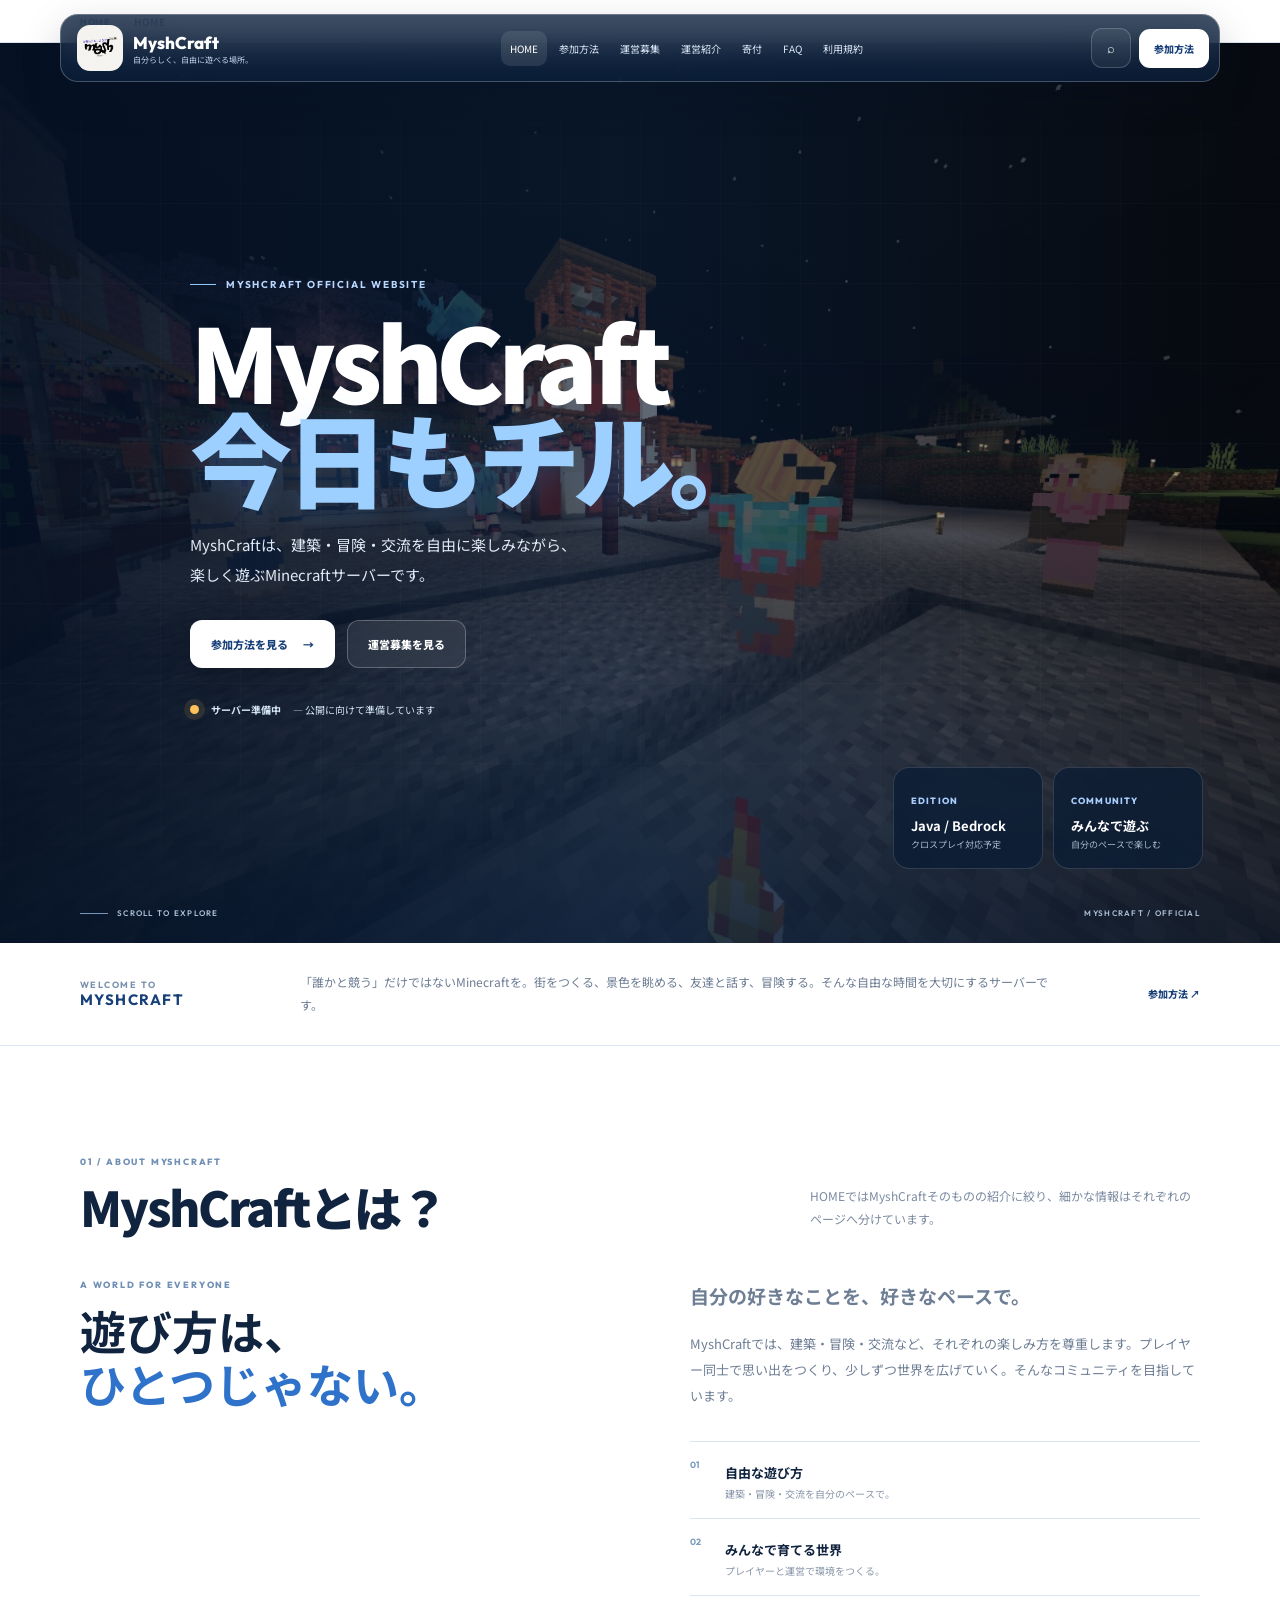
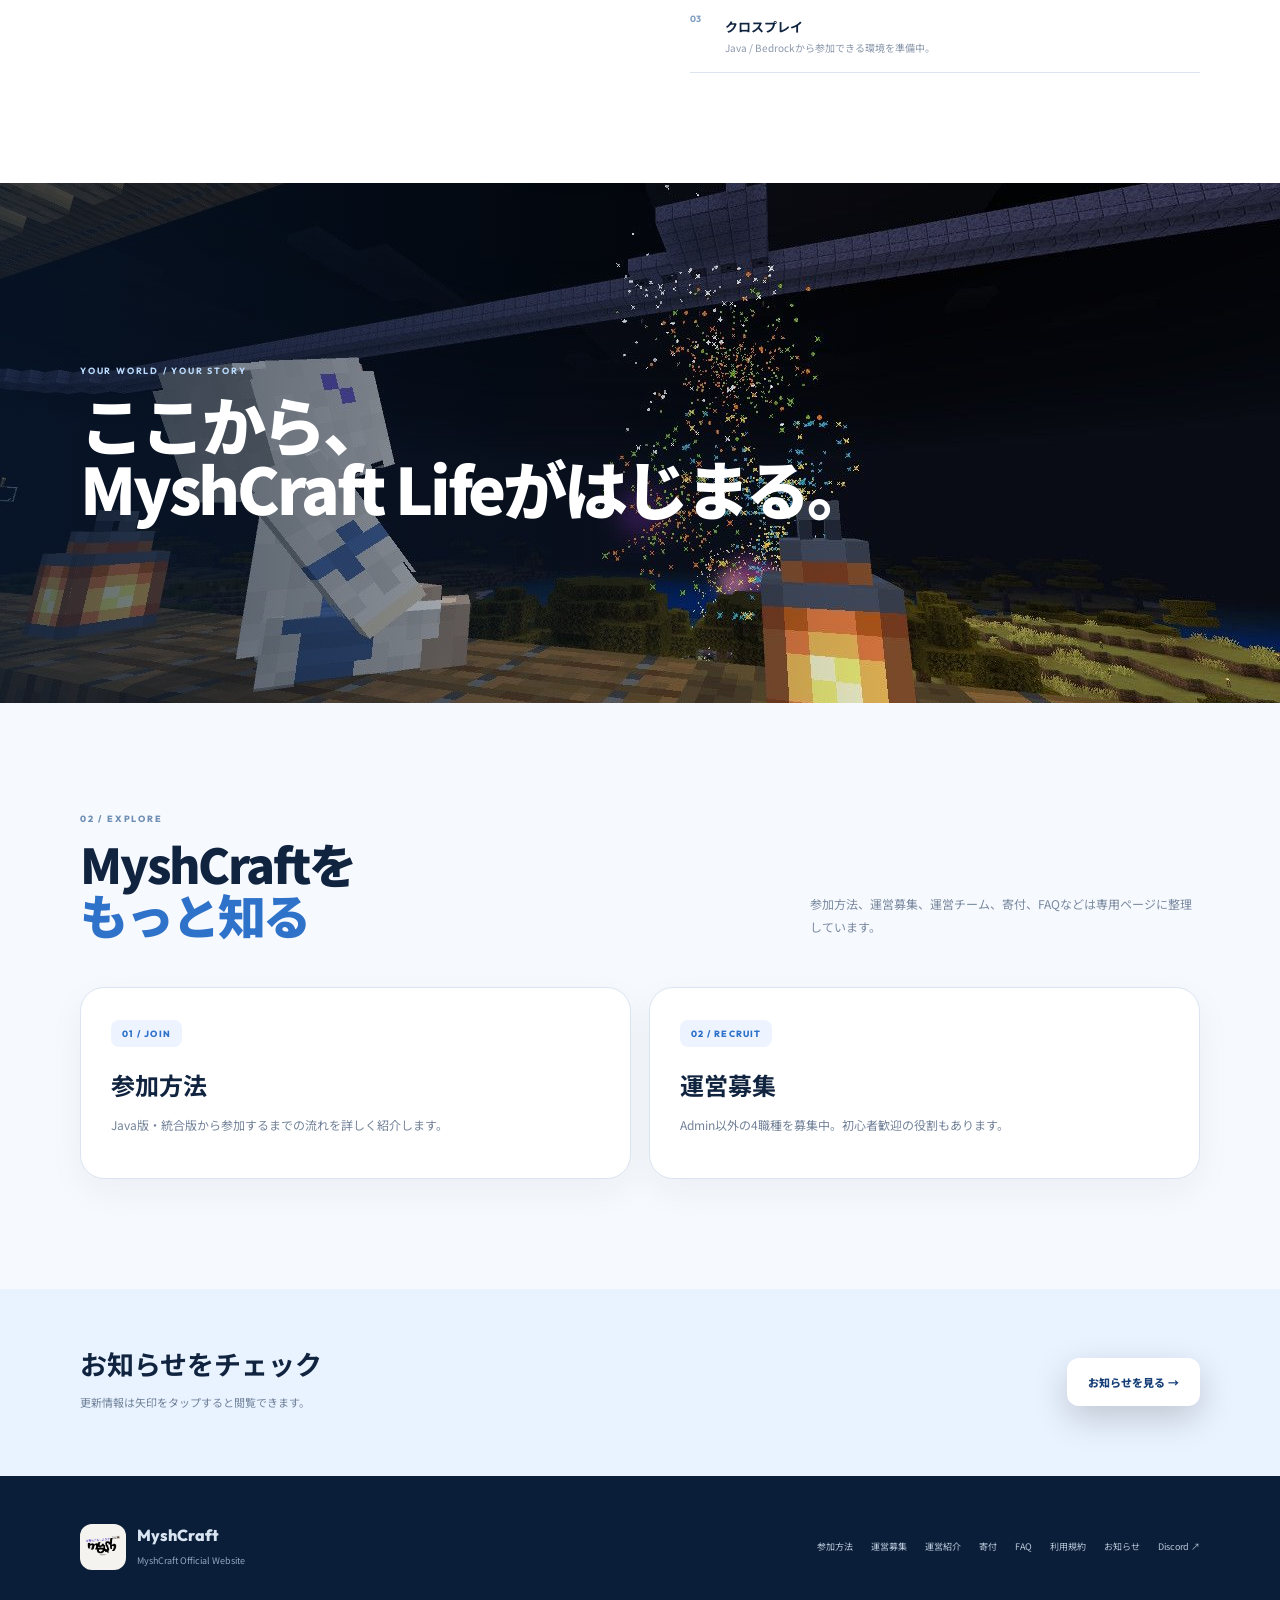
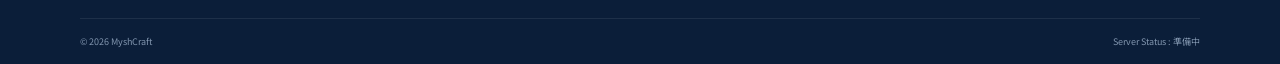
==== commit 986ba559: "Add files via upload" ====
--- a/index.html
+++ b/index.html
@@ -1 +1 @@
-<!doctype html><html lang="ja"><head><meta charset="utf-8"><meta name="viewport" content="width=device-width,initial-scale=1"><meta name="theme-color" content="#173f78"><title>HOME | MyshCraft</title><link rel="icon" href="assets/images/myshcraft-icon.png"><link rel="stylesheet" href="style.css"></head><body><div class="progress" id="progress"></div><header class="site-header"><a class="brand" href="index.html"><img src="assets/images/myshcraft-icon.png" alt="MyshCraft"><span><strong>MyshCraft</strong><small>自分らしく、自由に遊べる場所。</small></span></a><nav class="main-nav"><a class="active" href="index.html">HOME</a><a class="" href="join.html">参加方法</a><a class="" href="recruit.html">運営募集</a><a class="" href="team.html">運営紹介</a><a class="" href="donate.html">寄付</a><a class="" href="faq.html">FAQ</a><a class="" href="rules.html">利用規約</a></nav><div class="header-actions"><button class="icon-button" id="searchOpen" aria-label="検索">⌕</button><a class="header-cta" href="join.html">参加方法</a><button class="menu-button" id="menuButton">☰</button></div></header><div class="breadcrumbs"><div class="container"><a href="index.html">HOME</a><span>›</span><strong>HOME</strong></div></div><main><section class="hero"><video autoplay muted loop playsinline poster="assets/images/world1.png"><source src="assets/video/myshcraft-hero.mp4" type="video/mp4"></video><div class="hero-shade"></div><div class="hero-grid"></div><div class="hero-content"><div class="eyebrow"><span></span> MYSHCRAFT OFFICIAL WEBSITE</div><h1>MyshCraft<br><em>今日もチル。</em></h1><p>MyshCraftは、建築・冒険・交流を自由に楽しみながら、<br>楽しく遊ぶMinecraftサーバーです。</p><div class="hero-buttons"><a class="btn primary" href="join.html">参加方法を見る <span>→</span></a><a class="btn glass" href="recruit.html">運営募集を見る</a></div><div class="hero-status"><span class="status-dot"></span><strong>サーバー準備中</strong><span>— 公開に向けて準備しています</span></div></div><div class="hero-cards"><div class="mini-card"><b>EDITION</b><strong>Java / Bedrock</strong><span>クロスプレイ対応予定</span></div><div class="mini-card"><b>COMMUNITY</b><strong>みんなで遊ぶ</strong><span>自分のペースで楽しむ</span></div></div><div class="hero-bottom"><div class="scroll-label"><span></span> SCROLL TO EXPLORE</div><div>MYSHCRAFT / OFFICIAL</div></div></section><section class="intro"><div class="container intro-grid"><div class="intro-label">WELCOME TO<br><strong>MYSHCRAFT</strong></div><p>「誰かと競う」だけではないMinecraftを。街をつくる、景色を眺める、友達と話す、冒険する。そんな自由な時間を大切にするサーバーです。</p><a class="text-link" href="join.html">参加方法 ↗</a></div></section><section class="section about-home"><div class="container"><div class="section-head"><div><div class="section-kicker">01 / ABOUT MYSHCRAFT</div><h2>MyshCraftとは？</h2></div><p>HOMEではMyshCraftそのものの紹介に絞り、細かな情報はそれぞれのページへ分けています。</p></div><div class="about-grid"><div><div class="section-kicker">A WORLD FOR EVERYONE</div><h2 style="font-size:46px;line-height:1.15;margin:0">遊び方は、<br><span style="color:var(--blue)">ひとつじゃない。</span></h2></div><div class="about-copy"><p class="lead">自分の好きなことを、好きなペースで。</p><p>MyshCraftでは、建築・冒険・交流など、それぞれの楽しみ方を尊重します。プレイヤー同士で思い出をつくり、少しずつ世界を広げていく。そんなコミュニティを目指しています。</p><div class="feature-list"><div><b>01</b><span><strong>自由な遊び方</strong><small>建築・冒険・交流を自分のペースで。</small></span></div><div><b>02</b><span><strong>みんなで育てる世界</strong><small>プレイヤーと運営で環境をつくる。</small></span></div><div><b>03</b><span><strong>クロスプレイ</strong><small>Java / Bedrockから参加できる環境を準備中。</small></span></div></div></div></div></div></section><section class="visual"><img src="assets/images/world4.png" alt="MyshCraftの街並み"><div class="container"><span>YOUR WORLD / YOUR STORY</span><h2>ここから、<br>MyshCraft Lifeがはじまる。</h2></div></section><section class="section"><div class="container"><div class="section-head"><div><div class="section-kicker">02 / EXPLORE</div><h2>MyshCraftを<br><span>もっと知る</span></h2></div><p>参加方法、運営募集、運営チーム、寄付、FAQなどは専用ページに整理しています。</p></div><div class="join-grid"><a class="join-card" href="join.html"><div class="join-icon">01 / JOIN</div><h3>参加方法</h3><p>Java版・統合版から参加するまでの流れを詳しく紹介します。</p></a><a class="join-card" href="recruit.html"><div class="join-icon">02 / RECRUIT</div><h3>運営募集</h3><p>Admin以外の4職種を募集中。初心者歓迎の役割もあります。</p></a></div></div></section><section class="cta"><div class="container cta-inner"><div><h2>お知らせをチェック</h2><p>更新情報は矢印をタップすると閲覧できます。</p></div><a class="btn primary" href="news.html">お知らせを見る →</a></div></section></main><footer class="footer"><div class="container footer-main"><div class="footer-brand"><img src="assets/images/myshcraft-icon.png" alt=""><div><strong>MyshCraft</strong><small>MyshCraft Official Website</small></div></div><div class="footer-links"><a href="join.html">参加方法</a><a href="recruit.html">運営募集</a><a href="team.html">運営紹介</a><a href="donate.html">寄付</a><a href="faq.html">FAQ</a><a href="rules.html">利用規約</a><a href="news.html">お知らせ</a><a href="https://discord.gg/7vTQMmWgSN" target="_blank" rel="noopener">Discord ↗</a></div></div><div class="container footer-bottom"><span>© 2026 MyshCraft</span><span>Server Status : 準備中</span></div></footer><div class="search-modal" id="searchModal"><div class="search-backdrop" data-close="1"></div><div class="search-panel"><button class="search-close" data-close="1">×</button><div class="section-kicker">SITE SEARCH</div><h2>何をお探しですか？</h2><input class="search-input" id="searchInput" placeholder="参加方法、寄付、運営募集…"><div id="searchResults" style="margin-top:15px"></div></div></div><script src="script.js"></script></body></html>+<!doctype html><html lang="ja"><head><meta charset="utf-8"><meta name="viewport" content="width=device-width,initial-scale=1"><meta name="theme-color" content="#173f78"><title>HOME | MyshCraft</title><link rel="icon" href="assets/images/myshcraft-icon.png"><link rel="stylesheet" href="style.css"></head><body><div class="progress" id="progress"></div><header class="site-header"><a class="brand" href="index.html"><img src="assets/images/myshcraft-icon.png" alt="MyshCraft"><span><strong>MyshCraft</strong><small>自分らしく、自由に遊べる場所。</small></span></a><nav class="main-nav"><a class="active" href="index.html">HOME</a><a class="" href="join.html">参加方法</a><a class="" href="recruit.html">運営募集</a><a class="" href="team.html">運営紹介</a><a class="" href="donate.html">寄付</a><a class="" href="faq.html">FAQ</a><a class="" href="rules.html">利用規約</a></nav><div class="header-actions"><button class="icon-button" id="searchOpen" aria-label="検索">⌕</button><a class="header-cta" href="join.html">参加方法</a><button class="menu-button" id="menuButton">☰</button></div></header><div class="breadcrumbs"><div class="container"><a href="index.html">HOME</a><span>›</span><strong>HOME</strong></div></div><main><section class="hero"><video autoplay muted loop playsinline poster="assets/images/world1.png"><source src="assets/video/myshcraft-hero.mp4" type="video/mp4"></video><div class="hero-shade"></div><div class="hero-grid"></div><div class="hero-content"><div class="eyebrow"><span></span> MYSHCRAFT OFFICIAL WEBSITE</div><h1>MyshCraft<br><em>今日もチル。</em></h1><p>MyshCraftは、建築・冒険・交流を自由に楽しみながら、<br>楽しく遊ぶMinecraftサーバーです。</p><div class="hero-buttons"><a class="btn primary" href="join.html">参加方法を見る <span>→</span></a><a class="btn glass" href="recruit.html">運営募集を見る</a></div><div class="hero-status"><span class="status-dot"></span><strong>サーバー準備中</strong><span>— 公開に向けて準備しています</span></div></div><div class="hero-cards"><div class="mini-card"><b>EDITION</b><strong>Java / Bedrock</strong><span>クロスプレイ対応予定</span></div><div class="mini-card"><b>COMMUNITY</b><strong>みんなで遊ぶ</strong><span>自分のペースで楽しむ</span></div></div><div class="hero-bottom"><div class="scroll-label"><span></span> SCROLL TO EXPLORE</div><div>MYSHCRAFT / OFFICIAL</div></div></section><section class="intro"><div class="container intro-grid"><div class="intro-label">WELCOME TO<br><strong>MYSHCRAFT</strong></div><p>「誰かと競う」だけではないMinecraftを。街をつくる、景色を眺める、友達と話す、冒険する。そんな自由な時間を大切にするサーバーです。</p><a class="text-link" href="join.html">参加方法 ↗</a></div></section><section class="section about-home"><div class="container"><div class="section-head"><div><div class="section-kicker">01 / ABOUT MYSHCRAFT</div><h2>MyshCraftとは？</h2></div><p>HOMEではMyshCraftそのものの紹介に絞り、細かな情報はそれぞれのページへ分けています。</p></div><div class="about-grid"><div><div class="section-kicker">A WORLD FOR EVERYONE</div><h2 style="font-size:46px;line-height:1.15;margin:0">遊び方は、<br><span style="color:var(--blue)">ひとつじゃない。</span></h2></div><div class="about-copy"><p class="lead">自分の好きなことを、好きなペースで。</p><p>MyshCraftでは、建築・冒険・交流など、それぞれの楽しみ方を尊重します。プレイヤー同士で思い出をつくり、少しずつ世界を広げていく。そんなコミュニティを目指しています。</p><div class="feature-list"><div><b>01</b><span><strong>自由な遊び方</strong><small>建築・冒険・交流を自分のペースで。</small></span></div><div><b>02</b><span><strong>みんなで育てる世界</strong><small>プレイヤーと運営で環境をつくる。</small></span></div><div><b>03</b><span><strong>クロスプレイ</strong><small>Java / Bedrockから参加できる環境を準備中。</small></span></div></div></div></div></div></section><section class="visual"><img src="assets/images/screenshot6.jpg" alt="MyshCraftの街並み"><div class="container"><span>YOUR WORLD / YOUR STORY</span><h2>ここから、<br>MyshCraft Lifeがはじまる。</h2></div></section><section class="section"><div class="container"><div class="section-head"><div><div class="section-kicker">02 / EXPLORE</div><h2>MyshCraftを<br><span>もっと知る</span></h2></div><p>参加方法、運営募集、運営チーム、寄付、FAQなどは専用ページに整理しています。</p></div><div class="join-grid"><a class="join-card" href="join.html"><div class="join-icon">01 / JOIN</div><h3>参加方法</h3><p>Java版・統合版から参加するまでの流れを詳しく紹介します。</p></a><a class="join-card" href="recruit.html"><div class="join-icon">02 / RECRUIT</div><h3>運営募集</h3><p>Admin以外の4職種を募集中。初心者歓迎の役割もあります。</p></a></div></div></section><section class="cta"><div class="container cta-inner"><div><h2>お知らせをチェック</h2><p>更新情報は矢印をタップすると閲覧できます。</p></div><a class="btn primary" href="news.html">お知らせを見る →</a></div></section></main><footer class="footer"><div class="container footer-main"><div class="footer-brand"><img src="assets/images/myshcraft-icon.png" alt=""><div><strong>MyshCraft</strong><small>MyshCraft Official Website</small></div></div><div class="footer-links"><a href="join.html">参加方法</a><a href="recruit.html">運営募集</a><a href="team.html">運営紹介</a><a href="donate.html">寄付</a><a href="faq.html">FAQ</a><a href="rules.html">利用規約</a><a href="news.html">お知らせ</a><a href="https://discord.gg/7vTQMmWgSN" target="_blank" rel="noopener">Discord ↗</a></div></div><div class="container footer-bottom"><span>© 2026 MyshCraft</span><span>Server Status : 準備中</span></div></footer><div class="search-modal" id="searchModal"><div class="search-backdrop" data-close="1"></div><div class="search-panel"><button class="search-close" data-close="1">×</button><div class="section-kicker">SITE SEARCH</div><h2>何をお探しですか？</h2><input class="search-input" id="searchInput" placeholder="参加方法、寄付、運営募集…"><div id="searchResults" style="margin-top:15px"></div></div></div><script src="script.js"></script></body></html>
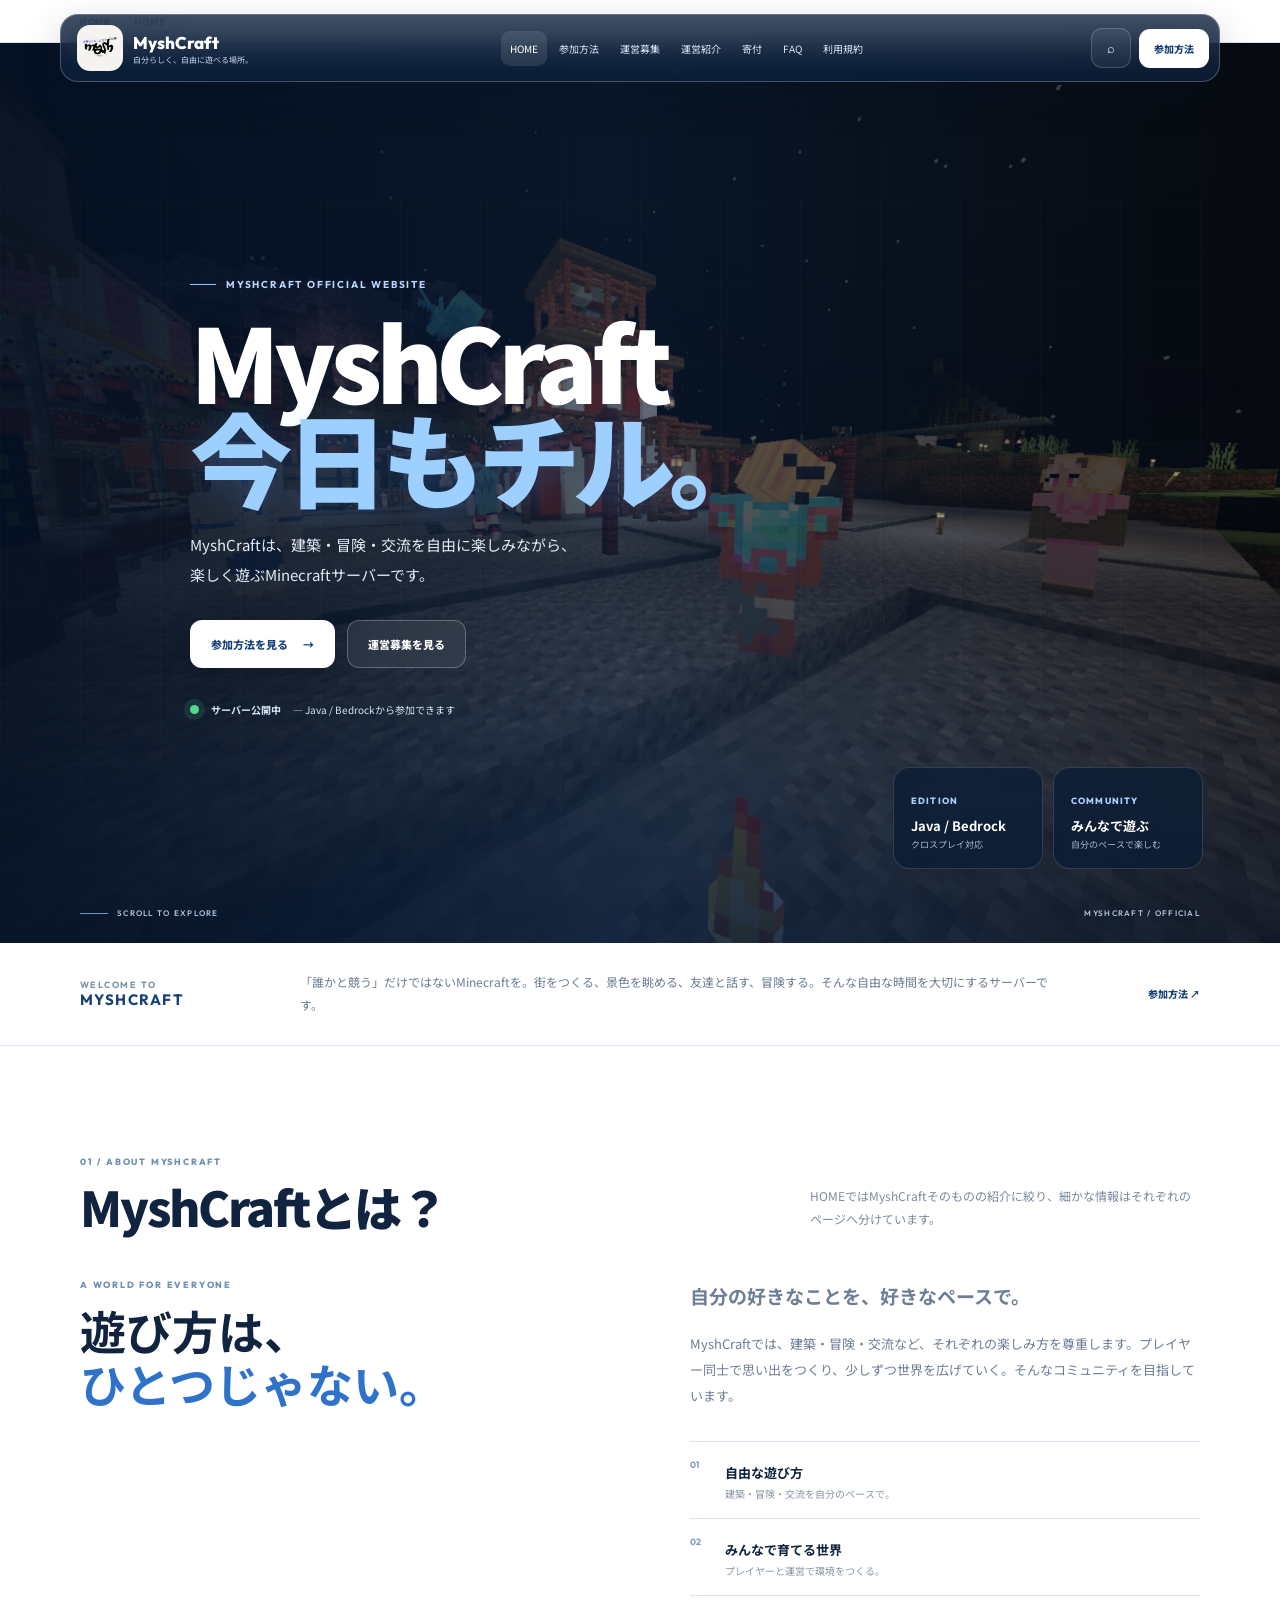
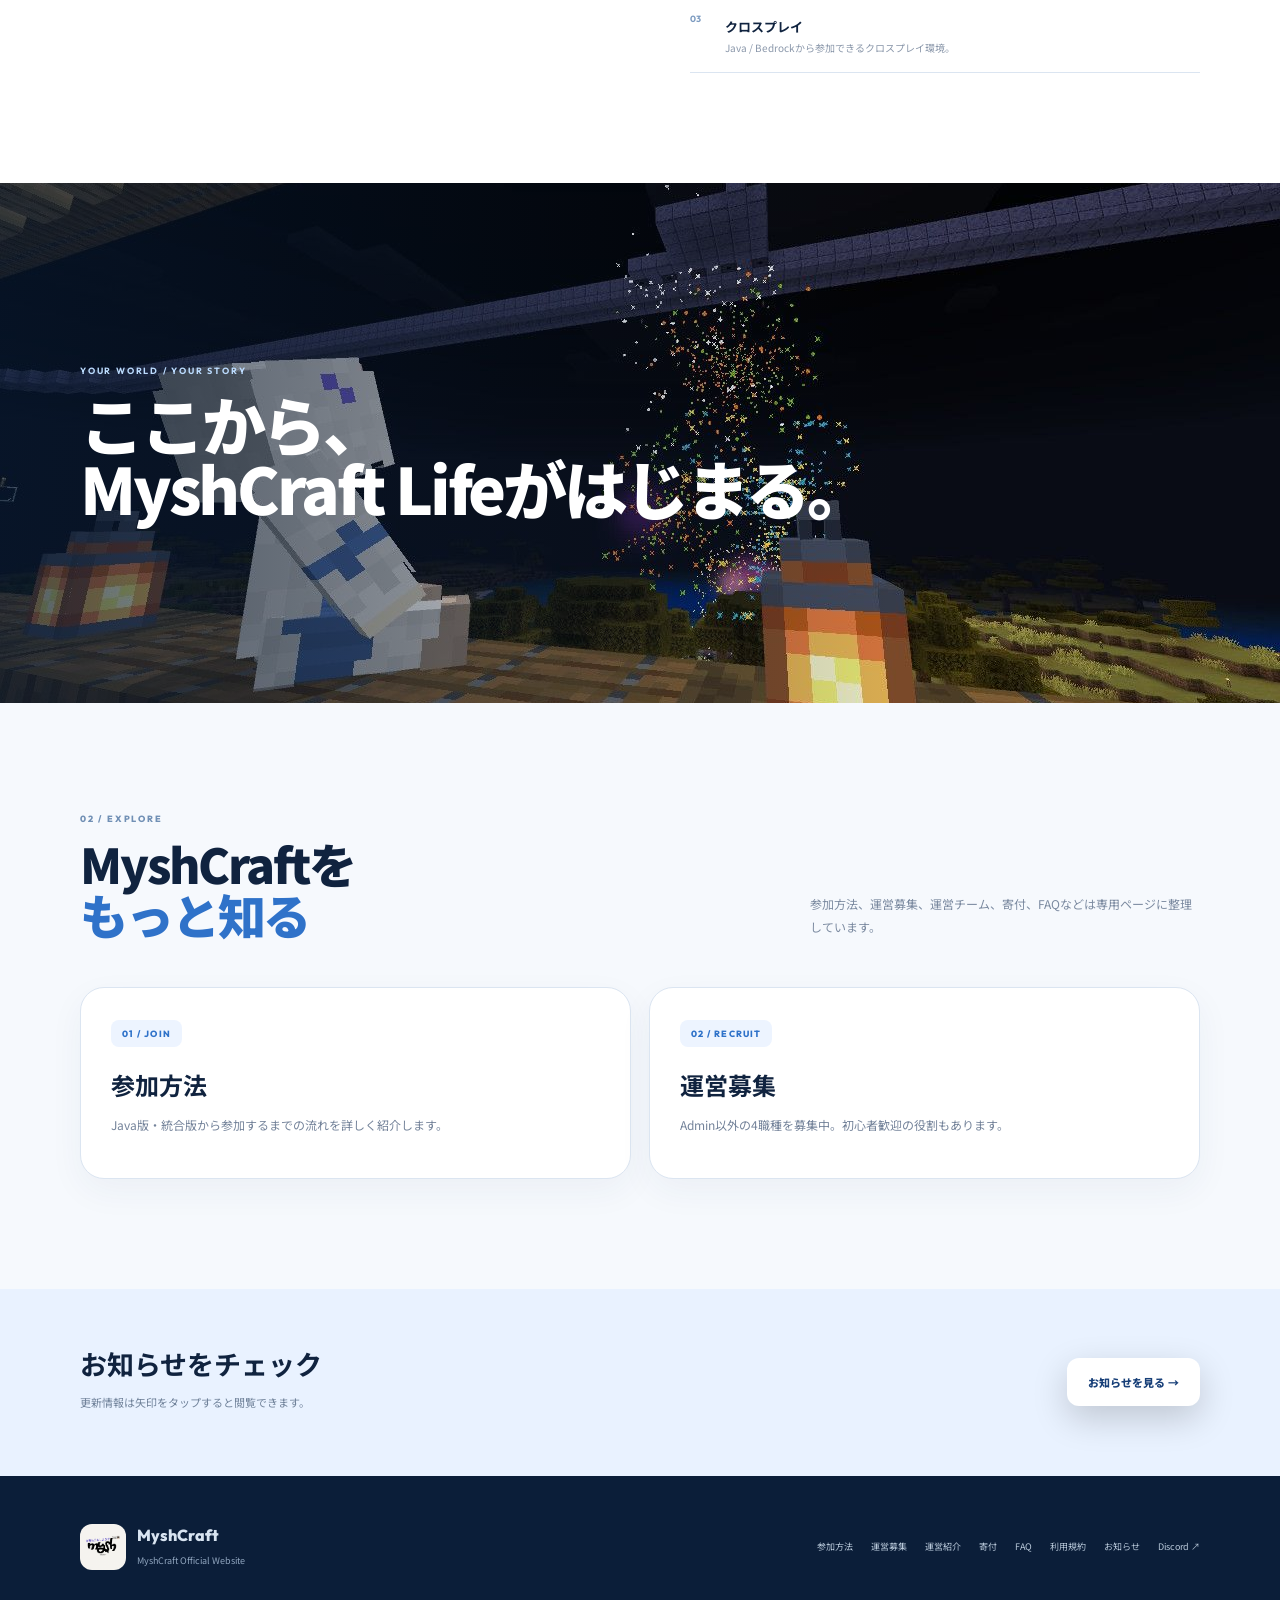
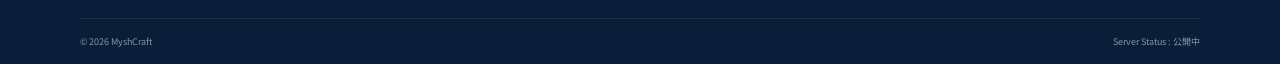
==== commit 62bff306: "Add files via upload" ====
--- a/index.html
+++ b/index.html
@@ -1 +1 @@
-<!doctype html><html lang="ja"><head><meta charset="utf-8"><meta name="viewport" content="width=device-width,initial-scale=1"><meta name="theme-color" content="#173f78"><title>HOME | MyshCraft</title><link rel="icon" href="assets/images/myshcraft-icon.png"><link rel="stylesheet" href="style.css"></head><body><div class="progress" id="progress"></div><header class="site-header"><a class="brand" href="index.html"><img src="assets/images/myshcraft-icon.png" alt="MyshCraft"><span><strong>MyshCraft</strong><small>自分らしく、自由に遊べる場所。</small></span></a><nav class="main-nav"><a class="active" href="index.html">HOME</a><a class="" href="join.html">参加方法</a><a class="" href="recruit.html">運営募集</a><a class="" href="team.html">運営紹介</a><a class="" href="donate.html">寄付</a><a class="" href="faq.html">FAQ</a><a class="" href="rules.html">利用規約</a></nav><div class="header-actions"><button class="icon-button" id="searchOpen" aria-label="検索">⌕</button><a class="header-cta" href="join.html">参加方法</a><button class="menu-button" id="menuButton">☰</button></div></header><div class="breadcrumbs"><div class="container"><a href="index.html">HOME</a><span>›</span><strong>HOME</strong></div></div><main><section class="hero"><video autoplay muted loop playsinline poster="assets/images/world1.png"><source src="assets/video/myshcraft-hero.mp4" type="video/mp4"></video><div class="hero-shade"></div><div class="hero-grid"></div><div class="hero-content"><div class="eyebrow"><span></span> MYSHCRAFT OFFICIAL WEBSITE</div><h1>MyshCraft<br><em>今日もチル。</em></h1><p>MyshCraftは、建築・冒険・交流を自由に楽しみながら、<br>楽しく遊ぶMinecraftサーバーです。</p><div class="hero-buttons"><a class="btn primary" href="join.html">参加方法を見る <span>→</span></a><a class="btn glass" href="recruit.html">運営募集を見る</a></div><div class="hero-status"><span class="status-dot"></span><strong>サーバー準備中</strong><span>— 公開に向けて準備しています</span></div></div><div class="hero-cards"><div class="mini-card"><b>EDITION</b><strong>Java / Bedrock</strong><span>クロスプレイ対応予定</span></div><div class="mini-card"><b>COMMUNITY</b><strong>みんなで遊ぶ</strong><span>自分のペースで楽しむ</span></div></div><div class="hero-bottom"><div class="scroll-label"><span></span> SCROLL TO EXPLORE</div><div>MYSHCRAFT / OFFICIAL</div></div></section><section class="intro"><div class="container intro-grid"><div class="intro-label">WELCOME TO<br><strong>MYSHCRAFT</strong></div><p>「誰かと競う」だけではないMinecraftを。街をつくる、景色を眺める、友達と話す、冒険する。そんな自由な時間を大切にするサーバーです。</p><a class="text-link" href="join.html">参加方法 ↗</a></div></section><section class="section about-home"><div class="container"><div class="section-head"><div><div class="section-kicker">01 / ABOUT MYSHCRAFT</div><h2>MyshCraftとは？</h2></div><p>HOMEではMyshCraftそのものの紹介に絞り、細かな情報はそれぞれのページへ分けています。</p></div><div class="about-grid"><div><div class="section-kicker">A WORLD FOR EVERYONE</div><h2 style="font-size:46px;line-height:1.15;margin:0">遊び方は、<br><span style="color:var(--blue)">ひとつじゃない。</span></h2></div><div class="about-copy"><p class="lead">自分の好きなことを、好きなペースで。</p><p>MyshCraftでは、建築・冒険・交流など、それぞれの楽しみ方を尊重します。プレイヤー同士で思い出をつくり、少しずつ世界を広げていく。そんなコミュニティを目指しています。</p><div class="feature-list"><div><b>01</b><span><strong>自由な遊び方</strong><small>建築・冒険・交流を自分のペースで。</small></span></div><div><b>02</b><span><strong>みんなで育てる世界</strong><small>プレイヤーと運営で環境をつくる。</small></span></div><div><b>03</b><span><strong>クロスプレイ</strong><small>Java / Bedrockから参加できる環境を準備中。</small></span></div></div></div></div></div></section><section class="visual"><img src="assets/images/screenshot6.jpg" alt="MyshCraftの街並み"><div class="container"><span>YOUR WORLD / YOUR STORY</span><h2>ここから、<br>MyshCraft Lifeがはじまる。</h2></div></section><section class="section"><div class="container"><div class="section-head"><div><div class="section-kicker">02 / EXPLORE</div><h2>MyshCraftを<br><span>もっと知る</span></h2></div><p>参加方法、運営募集、運営チーム、寄付、FAQなどは専用ページに整理しています。</p></div><div class="join-grid"><a class="join-card" href="join.html"><div class="join-icon">01 / JOIN</div><h3>参加方法</h3><p>Java版・統合版から参加するまでの流れを詳しく紹介します。</p></a><a class="join-card" href="recruit.html"><div class="join-icon">02 / RECRUIT</div><h3>運営募集</h3><p>Admin以外の4職種を募集中。初心者歓迎の役割もあります。</p></a></div></div></section><section class="cta"><div class="container cta-inner"><div><h2>お知らせをチェック</h2><p>更新情報は矢印をタップすると閲覧できます。</p></div><a class="btn primary" href="news.html">お知らせを見る →</a></div></section></main><footer class="footer"><div class="container footer-main"><div class="footer-brand"><img src="assets/images/myshcraft-icon.png" alt=""><div><strong>MyshCraft</strong><small>MyshCraft Official Website</small></div></div><div class="footer-links"><a href="join.html">参加方法</a><a href="recruit.html">運営募集</a><a href="team.html">運営紹介</a><a href="donate.html">寄付</a><a href="faq.html">FAQ</a><a href="rules.html">利用規約</a><a href="news.html">お知らせ</a><a href="https://discord.gg/7vTQMmWgSN" target="_blank" rel="noopener">Discord ↗</a></div></div><div class="container footer-bottom"><span>© 2026 MyshCraft</span><span>Server Status : 準備中</span></div></footer><div class="search-modal" id="searchModal"><div class="search-backdrop" data-close="1"></div><div class="search-panel"><button class="search-close" data-close="1">×</button><div class="section-kicker">SITE SEARCH</div><h2>何をお探しですか？</h2><input class="search-input" id="searchInput" placeholder="参加方法、寄付、運営募集…"><div id="searchResults" style="margin-top:15px"></div></div></div><script src="script.js"></script></body></html>+<!doctype html><html lang="ja"><head><meta charset="utf-8"><meta name="viewport" content="width=device-width,initial-scale=1"><meta name="theme-color" content="#173f78"><title>HOME | MyshCraft</title><link rel="icon" href="assets/images/myshcraft-icon.png"><link rel="stylesheet" href="style.css"></head><body><div class="progress" id="progress"></div><header class="site-header"><a class="brand" href="index.html"><img src="assets/images/myshcraft-icon.png" alt="MyshCraft"><span><strong>MyshCraft</strong><small>自分らしく、自由に遊べる場所。</small></span></a><nav class="main-nav"><a class="active" href="index.html">HOME</a><a class="" href="join.html">参加方法</a><a class="" href="recruit.html">運営募集</a><a class="" href="team.html">運営紹介</a><a class="" href="donate.html">寄付</a><a class="" href="faq.html">FAQ</a><a class="" href="rules.html">利用規約</a></nav><div class="header-actions"><button class="icon-button" id="searchOpen" aria-label="検索">⌕</button><a class="header-cta" href="join.html">参加方法</a><button class="menu-button" id="menuButton">☰</button></div></header><div class="breadcrumbs"><div class="container"><a href="index.html">HOME</a><span>›</span><strong>HOME</strong></div></div><main><section class="hero"><video autoplay muted loop playsinline poster="assets/images/world1.png"><source src="assets/video/myshcraft-hero.mp4" type="video/mp4"></video><div class="hero-shade"></div><div class="hero-grid"></div><div class="hero-content"><div class="eyebrow"><span></span> MYSHCRAFT OFFICIAL WEBSITE</div><h1>MyshCraft<br><em>今日もチル。</em></h1><p>MyshCraftは、建築・冒険・交流を自由に楽しみながら、<br>楽しく遊ぶMinecraftサーバーです。</p><div class="hero-buttons"><a class="btn primary" href="join.html">参加方法を見る <span>→</span></a><a class="btn glass" href="recruit.html">運営募集を見る</a></div><div class="hero-status"><span class="status-dot status-live"></span><strong>サーバー公開中</strong><span>— Java / Bedrockから参加できます</span></div></div><div class="hero-cards"><div class="mini-card"><b>EDITION</b><strong>Java / Bedrock</strong><span>クロスプレイ対応</span></div><div class="mini-card"><b>COMMUNITY</b><strong>みんなで遊ぶ</strong><span>自分のペースで楽しむ</span></div></div><div class="hero-bottom"><div class="scroll-label"><span></span> SCROLL TO EXPLORE</div><div>MYSHCRAFT / OFFICIAL</div></div></section><section class="intro"><div class="container intro-grid"><div class="intro-label">WELCOME TO<br><strong>MYSHCRAFT</strong></div><p>「誰かと競う」だけではないMinecraftを。街をつくる、景色を眺める、友達と話す、冒険する。そんな自由な時間を大切にするサーバーです。</p><a class="text-link" href="join.html">参加方法 ↗</a></div></section><section class="section about-home"><div class="container"><div class="section-head"><div><div class="section-kicker">01 / ABOUT MYSHCRAFT</div><h2>MyshCraftとは？</h2></div><p>HOMEではMyshCraftそのものの紹介に絞り、細かな情報はそれぞれのページへ分けています。</p></div><div class="about-grid"><div><div class="section-kicker">A WORLD FOR EVERYONE</div><h2 style="font-size:46px;line-height:1.15;margin:0">遊び方は、<br><span style="color:var(--blue)">ひとつじゃない。</span></h2></div><div class="about-copy"><p class="lead">自分の好きなことを、好きなペースで。</p><p>MyshCraftでは、建築・冒険・交流など、それぞれの楽しみ方を尊重します。プレイヤー同士で思い出をつくり、少しずつ世界を広げていく。そんなコミュニティを目指しています。</p><div class="feature-list"><div><b>01</b><span><strong>自由な遊び方</strong><small>建築・冒険・交流を自分のペースで。</small></span></div><div><b>02</b><span><strong>みんなで育てる世界</strong><small>プレイヤーと運営で環境をつくる。</small></span></div><div><b>03</b><span><strong>クロスプレイ</strong><small>Java / Bedrockから参加できるクロスプレイ環境。</small></span></div></div></div></div></div></section><section class="visual"><img src="assets/images/screenshot6.jpg" alt="MyshCraftの街並み"><div class="container"><span>YOUR WORLD / YOUR STORY</span><h2>ここから、<br>MyshCraft Lifeがはじまる。</h2></div></section><section class="section"><div class="container"><div class="section-head"><div><div class="section-kicker">02 / EXPLORE</div><h2>MyshCraftを<br><span>もっと知る</span></h2></div><p>参加方法、運営募集、運営チーム、寄付、FAQなどは専用ページに整理しています。</p></div><div class="join-grid"><a class="join-card" href="join.html"><div class="join-icon">01 / JOIN</div><h3>参加方法</h3><p>Java版・統合版から参加するまでの流れを詳しく紹介します。</p></a><a class="join-card" href="recruit.html"><div class="join-icon">02 / RECRUIT</div><h3>運営募集</h3><p>Admin以外の4職種を募集中。初心者歓迎の役割もあります。</p></a></div></div></section><section class="cta"><div class="container cta-inner"><div><h2>お知らせをチェック</h2><p>更新情報は矢印をタップすると閲覧できます。</p></div><a class="btn primary" href="news.html">お知らせを見る →</a></div></section></main><footer class="footer"><div class="container footer-main"><div class="footer-brand"><img src="assets/images/myshcraft-icon.png" alt=""><div><strong>MyshCraft</strong><small>MyshCraft Official Website</small></div></div><div class="footer-links"><a href="join.html">参加方法</a><a href="recruit.html">運営募集</a><a href="team.html">運営紹介</a><a href="donate.html">寄付</a><a href="faq.html">FAQ</a><a href="rules.html">利用規約</a><a href="news.html">お知らせ</a><a href="https://discord.gg/7vTQMmWgSN" target="_blank" rel="noopener">Discord ↗</a></div></div><div class="container footer-bottom"><span>© 2026 MyshCraft</span><span>Server Status : 公開中</span></div></footer><div class="search-modal" id="searchModal"><div class="search-backdrop" data-close="1"></div><div class="search-panel"><button class="search-close" data-close="1">×</button><div class="section-kicker">SITE SEARCH</div><h2>何をお探しですか？</h2><input class="search-input" id="searchInput" placeholder="参加方法、寄付、運営募集…"><div id="searchResults" style="margin-top:15px"></div></div></div><script src="script.js"></script></body></html>
--- a/style.css
+++ b/style.css
@@ -128,3 +128,5 @@
 .terms-footer span{font-size:10px}.terms-footer strong{display:block;margin-top:8px;color:#47617e;font-size:12px}.terms-footer small{display:block;margin-top:10px;font:700 8px Outfit;letter-spacing:.18em;color:#b0bdcc}
 @media(max-width:900px){.terms-layout{grid-template-columns:1fr;gap:0}.terms-index{position:static;display:flex;overflow:auto;padding:0 0 18px;margin-bottom:22px;gap:5px}.terms-index-title{display:none}.terms-index a{white-space:nowrap;border:1px solid #dce7f3!important;border-radius:99px;background:#fff;padding:8px 10px}.terms-index a b{display:none}.terms-item{grid-template-columns:50px 1fr;padding:23px 20px}.terms-number{width:42px;height:42px}.terms-list{grid-template-columns:1fr}}
 @media(max-width:600px){.terms-hero{min-height:480px;padding-top:125px}.terms-hero-inner{padding-bottom:65px}.terms-hero h1{font-size:42px}.terms-hero p{font-size:11px}.terms-content{padding:40px 0 70px}.terms-note{display:block}.terms-note p{margin-top:7px}.terms-item{gap:14px;padding:20px 16px;border-radius:15px}.terms-item h2{font-size:17px}.terms-item p{font-size:11px;line-height:1.9}.terms-list li{font-size:10px;padding-left:39px}.terms-meta{gap:6px}.terms-meta span{font-size:7px}}
+
+.status-dot.status-live{background:#55d98a;box-shadow:0 0 0 6px rgba(85,217,138,.12)}
